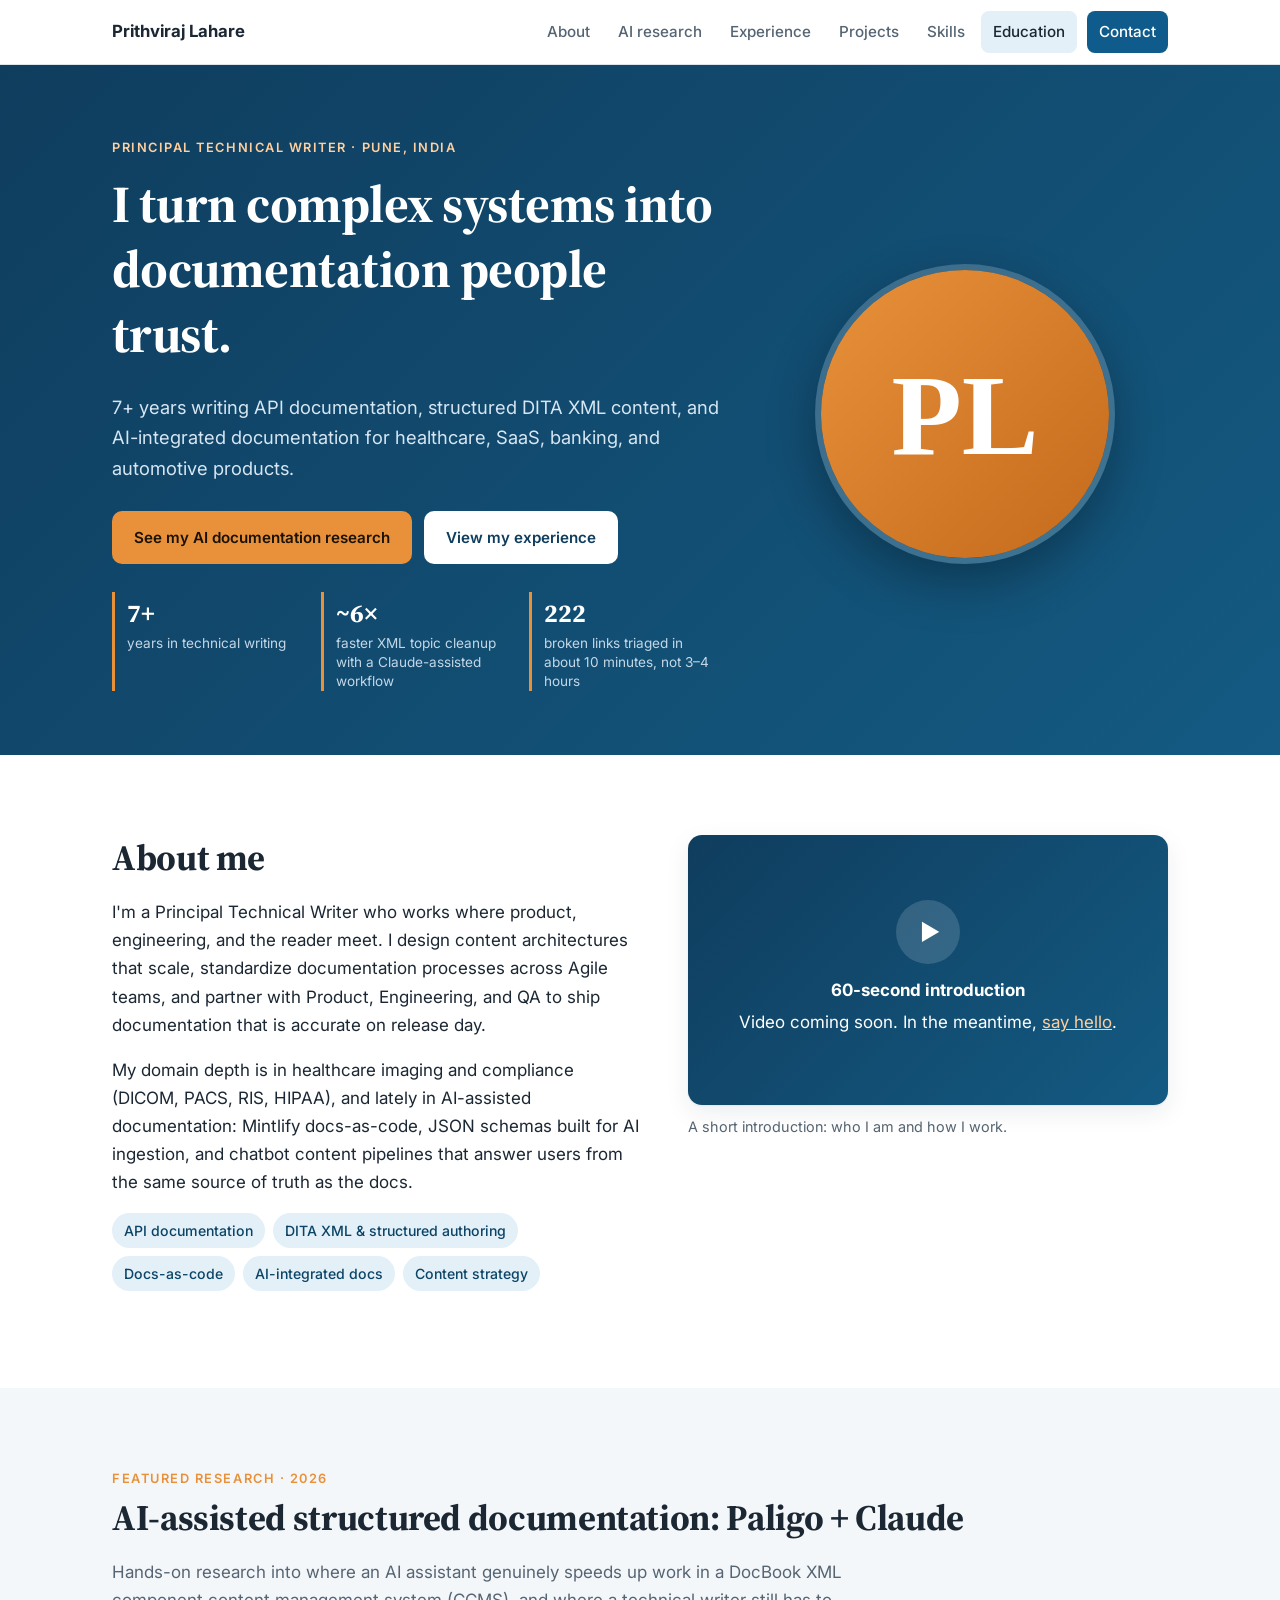
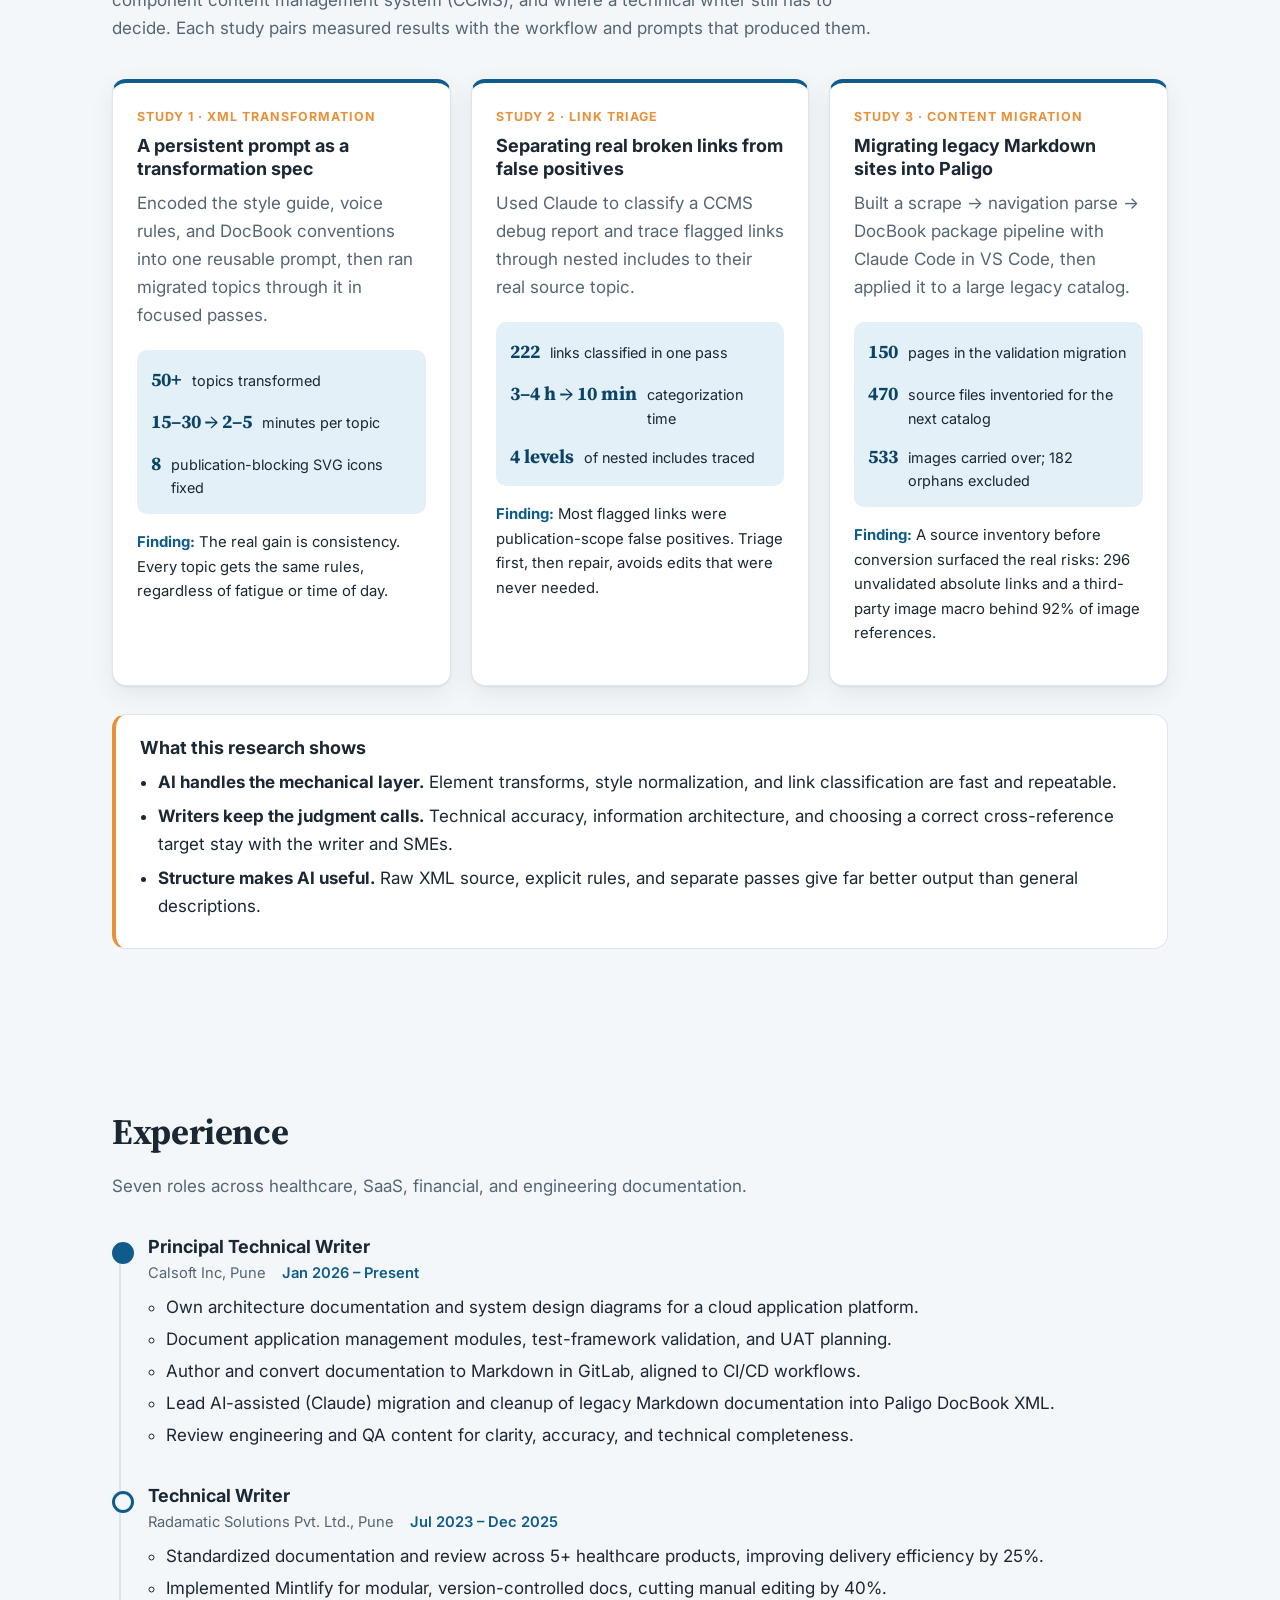
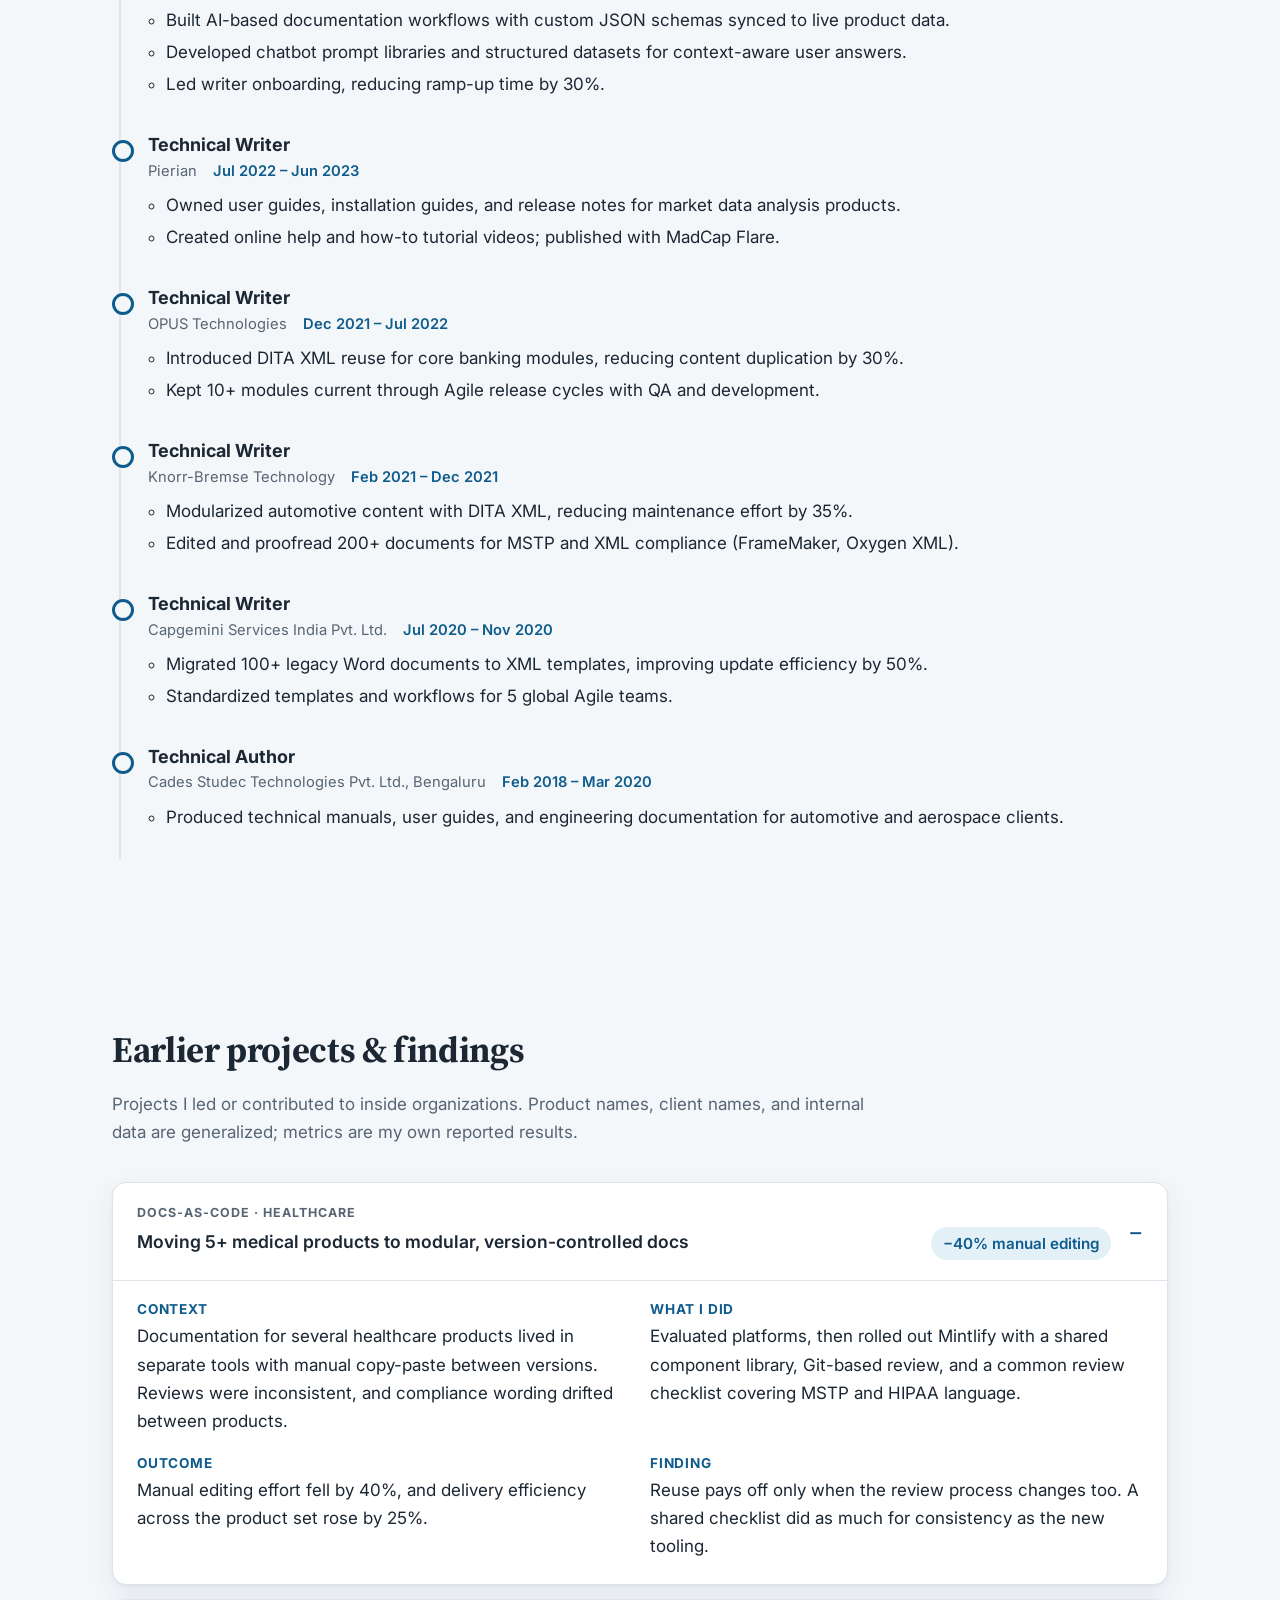
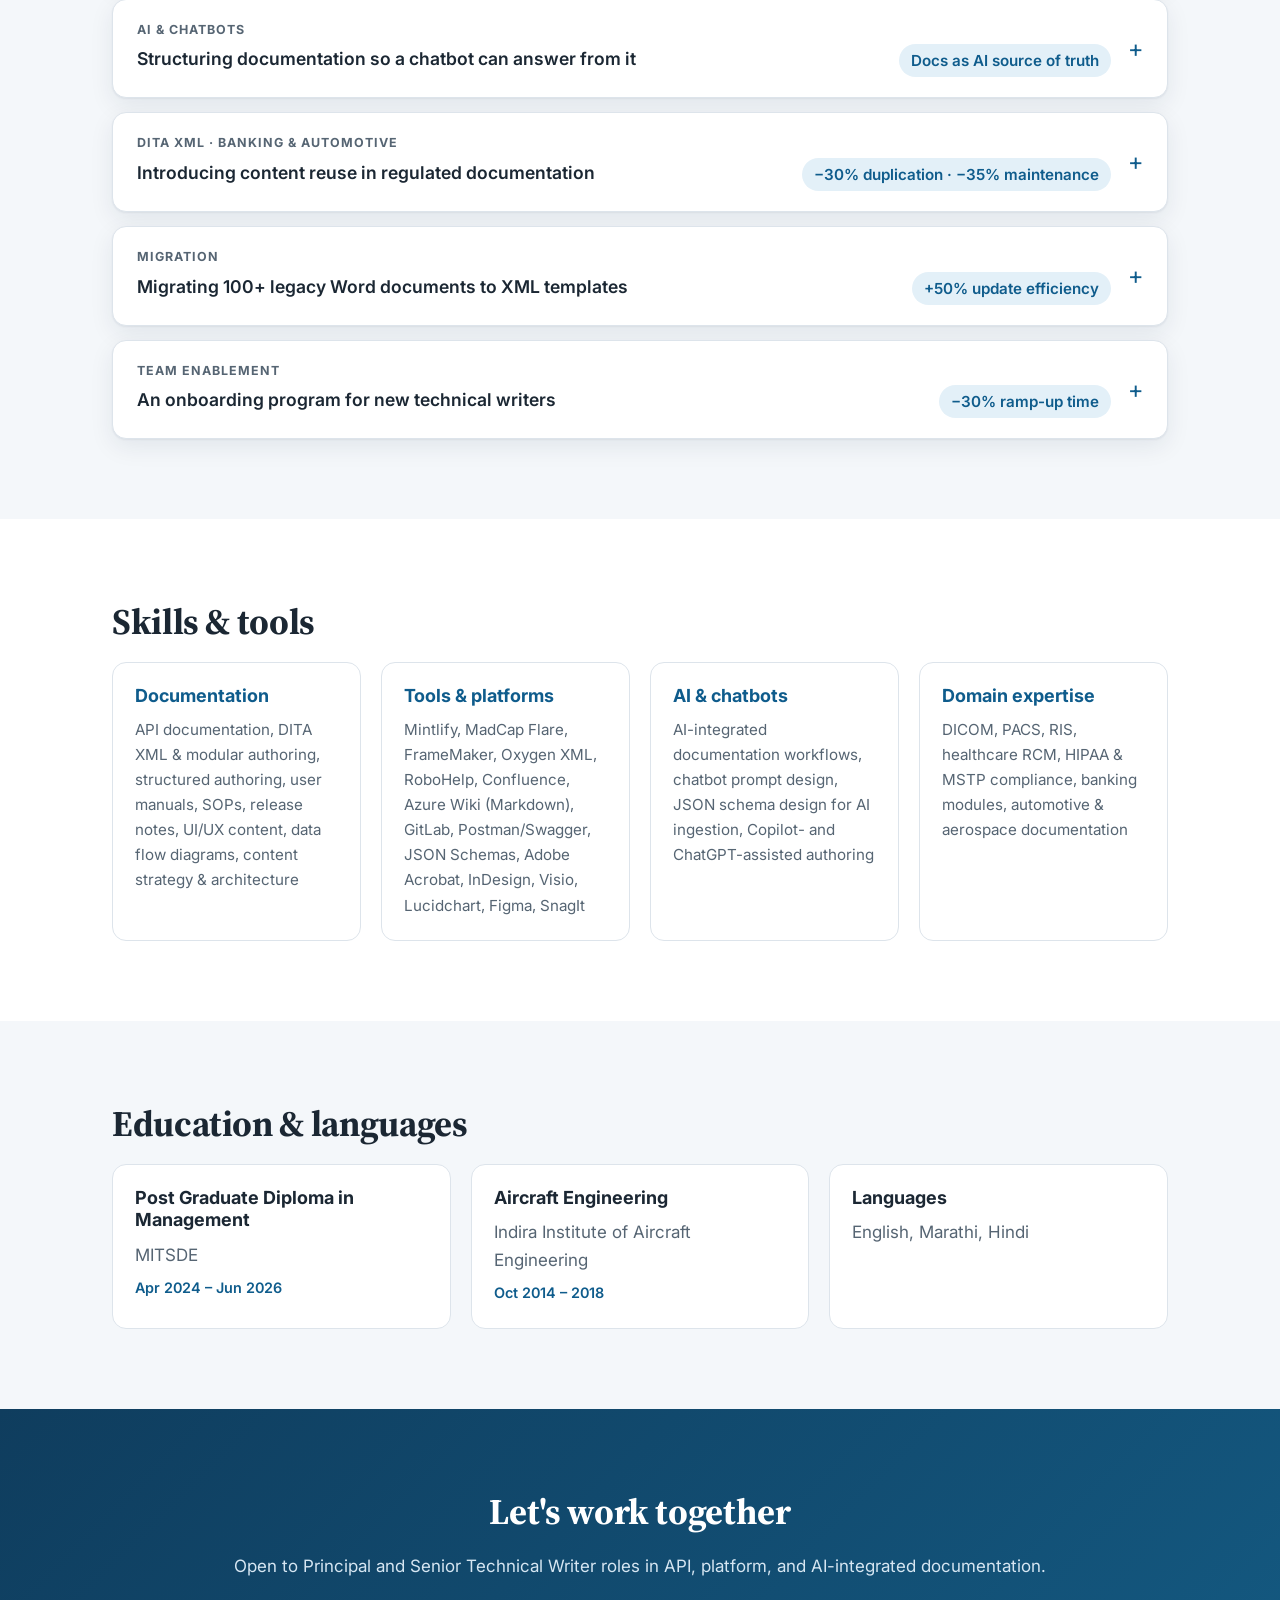
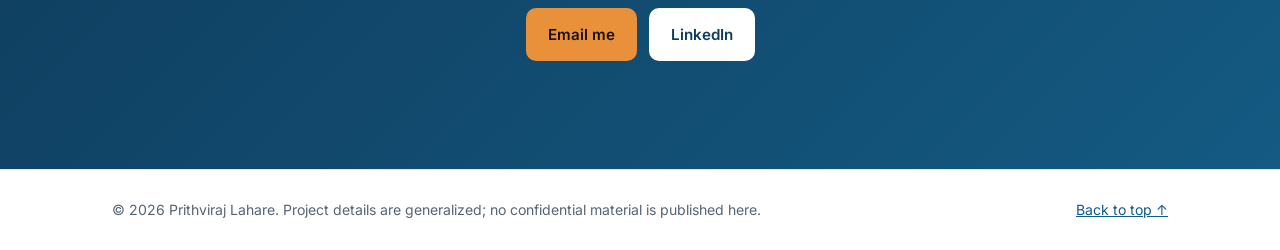
==== index.html @ fc42c29f "Portfolio website Co-Authored-By: Claude Opus 5.5 <noreply@anthropic.com>" ====
<!doctype html>
<html lang="en">
<head>
  <meta charset="utf-8">
  <meta name="viewport" content="width=device-width, initial-scale=1">
  <title>Prithviraj Lahare | Principal Technical Writer</title>
  <meta name="description" content="Principal Technical Writer with 7+ years in API documentation, DITA XML, and AI-integrated documentation for healthcare, SaaS, banking, and automotive products.">
  <meta property="og:title" content="Prithviraj Lahare | Principal Technical Writer">
  <meta property="og:description" content="API documentation, DITA XML, docs-as-code, and AI-integrated documentation. Portfolio, case studies, and writing samples.">
  <meta property="og:type" content="website">
  <meta property="og:image" content="assets/avatar.svg">
  <meta name="theme-color" content="#0f3d5e">
  <link rel="icon" href="assets/avatar.svg" type="image/svg+xml">
  <link rel="preconnect" href="https://fonts.googleapis.com">
  <link rel="preconnect" href="https://fonts.gstatic.com" crossorigin>
  <link href="https://fonts.googleapis.com/css2?family=Inter:wght@400;500;600;700&family=Source+Serif+4:opsz,wght@8..60,600;8..60,700&display=swap" rel="stylesheet">
  <link rel="stylesheet" href="css/styles.css">
</head>
<body>
  <a class="skip-link" href="#main">Skip to content</a>

  <header class="site-header">
    <nav class="nav container" aria-label="Primary">
      <a class="brand" href="#top">Prithviraj Lahare</a>
      <button class="nav-toggle" aria-expanded="false" aria-controls="nav-links" aria-label="Open menu">
        <span></span><span></span><span></span>
      </button>
      <ul id="nav-links" class="nav-links">
        <li><a href="#about">About</a></li>
        <li><a href="#research">AI research</a></li>
        <li><a href="#experience">Experience</a></li>
        <li><a href="#case-studies">Projects</a></li>
        <li><a href="#skills">Skills</a></li>
        <li><a href="#education">Education</a></li>
        <li><a class="nav-cta" href="#contact">Contact</a></li>
      </ul>
    </nav>
  </header>

  <main id="main">
    <!-- ============ HERO ============ -->
    <section id="top" class="hero">
      <div class="container hero-grid">
        <div class="hero-text">
          <p class="eyebrow">Principal Technical Writer · Pune, India</p>
          <h1>I turn complex systems into documentation people trust.</h1>
          <p class="lead">
            7+ years writing API documentation, structured DITA XML content, and AI-integrated
            documentation for healthcare, SaaS, banking, and automotive products.
          </p>
          <div class="cta-row">
            <a class="btn btn-primary" href="#research">See my AI documentation research</a>
            <a class="btn btn-secondary" href="#experience">View my experience</a>
            <a class="btn btn-ghost" href="assets/Prithviraj-Lahare-Resume.pdf" download>Download résumé</a>
          </div>
          <ul class="stats" aria-label="Highlights">
            <li><strong>7+</strong><span>years in technical writing</span></li>
            <li><strong>~6×</strong><span>faster XML topic cleanup with a Claude-assisted workflow</span></li>
            <li><strong>222</strong><span>broken links triaged in about 10 minutes, not 3–4 hours</span></li>
          </ul>
        </div>
        <div class="hero-media">
          <!-- Replace assets/avatar.svg with your own photo (e.g. assets/avatar.jpg, square, at least 600x600). -->
          <img class="avatar" src="assets/avatar.svg" alt="Portrait of Prithviraj Lahare" width="320" height="320">
        </div>
      </div>
    </section>

    <!-- ============ ABOUT ============ -->
    <section id="about" class="section">
      <div class="container two-col">
        <div>
          <h2>About me</h2>
          <p>
            I'm a Principal Technical Writer who works where product, engineering, and the
            reader meet. I design content architectures that scale, standardize documentation
            processes across Agile teams, and partner with Product, Engineering, and QA to ship
            documentation that is accurate on release day.
          </p>
          <p>
            My domain depth is in healthcare imaging and compliance (DICOM, PACS, RIS, HIPAA),
            and lately in AI-assisted documentation: Mintlify docs-as-code, JSON schemas built for
            AI ingestion, and chatbot content pipelines that answer users from the same source of
            truth as the docs.
          </p>
          <ul class="pill-list" aria-label="Focus areas">
            <li>API documentation</li>
            <li>DITA XML &amp; structured authoring</li>
            <li>Docs-as-code</li>
            <li>AI-integrated docs</li>
            <li>Content strategy</li>
          </ul>
        </div>

        <figure class="video-card">
          <!--
            INTRO VIDEO: choose ONE option.
            Option A (self-hosted): add assets/intro.mp4 (keep it under ~25 MB) and assets/intro-poster.jpg.
            Option B (YouTube/Vimeo): replace the <video> element below with, for example:
              <iframe src="https://www.youtube-nocookie.com/embed/VIDEO_ID" title="Intro video"
                      allow="encrypted-media; picture-in-picture" allowfullscreen loading="lazy"></iframe>
            Until a video is added, the fallback card below is shown automatically.
          -->
          <div class="video-frame">
            <video id="intro-video" controls preload="none" poster="assets/intro-poster.jpg">
              <source src="assets/intro.mp4" type="video/mp4">
            </video>
            <div class="video-fallback" hidden>
              <span class="play-icon" aria-hidden="true">▶</span>
              <p><strong>60-second introduction</strong></p>
              <p>Video coming soon. In the meantime, <a href="#contact">say hello</a>.</p>
            </div>
          </div>
          <figcaption>A short introduction: who I am and how I work.</figcaption>
        </figure>
      </div>
    </section>

    <!-- ============ RESEARCH: PALIGO + AI (CLAUDE) ============ -->
    <section id="research" class="section section-alt">
      <div class="container">
        <p class="eyebrow dark">Featured research · 2026</p>
        <h2>AI-assisted structured documentation: Paligo + Claude</h2>
        <p class="section-intro">
          Hands-on research into where an AI assistant genuinely speeds up work in a DocBook XML
          component content management system (CCMS), and where a technical writer still has to decide. Each study
          pairs measured results with the workflow and prompts that produced them.
        </p>

        <div class="research-grid">
          <article class="research-card">
            <p class="card-tag">Study 1 · XML transformation</p>
            <h3>A persistent prompt as a transformation spec</h3>
            <p>Encoded the style guide, voice rules, and DocBook conventions into one reusable prompt, then ran migrated topics through it in focused passes.</p>
            <dl class="metrics">
              <div><dt>50+</dt><dd>topics transformed</dd></div>
              <div><dt>15–30 → 2–5</dt><dd>minutes per topic</dd></div>
              <div><dt>8</dt><dd>publication-blocking SVG icons fixed</dd></div>
            </dl>
            <p class="finding"><strong>Finding:</strong> The real gain is consistency. Every topic gets the same rules, regardless of fatigue or time of day.</p>
          </article>

          <article class="research-card">
            <p class="card-tag">Study 2 · Link triage</p>
            <h3>Separating real broken links from false positives</h3>
            <p>Used Claude to classify a CCMS debug report and trace flagged links through nested includes to their real source topic.</p>
            <dl class="metrics">
              <div><dt>222</dt><dd>links classified in one pass</dd></div>
              <div><dt>3–4 h → 10 min</dt><dd>categorization time</dd></div>
              <div><dt>4 levels</dt><dd>of nested includes traced</dd></div>
            </dl>
            <p class="finding"><strong>Finding:</strong> Most flagged links were publication-scope false positives. Triage first, then repair, avoids edits that were never needed.</p>
          </article>

          <article class="research-card">
            <p class="card-tag">Study 3 · Content migration</p>
            <h3>Migrating legacy Markdown sites into Paligo</h3>
            <p>Built a scrape → navigation parse → DocBook package pipeline with Claude Code in VS Code, then applied it to a large legacy catalog.</p>
            <dl class="metrics">
              <div><dt>150</dt><dd>pages in the validation migration</dd></div>
              <div><dt>470</dt><dd>source files inventoried for the next catalog</dd></div>
              <div><dt>533</dt><dd>images carried over; 182 orphans excluded</dd></div>
            </dl>
            <p class="finding"><strong>Finding:</strong> A source inventory before conversion surfaced the real risks: 296 unvalidated absolute links and a third-party image macro behind 92% of image references.</p>
          </article>
        </div>

        <div class="takeaways">
          <h3>What this research shows</h3>
          <ul>
            <li><strong>AI handles the mechanical layer.</strong> Element transforms, style normalization, and link classification are fast and repeatable.</li>
            <li><strong>Writers keep the judgment calls.</strong> Technical accuracy, information architecture, and choosing a correct cross-reference target stay with the writer and SMEs.</li>
            <li><strong>Structure makes AI useful.</strong> Raw XML source, explicit rules, and separate passes give far better output than general descriptions.</li>
          </ul>
        </div>
      </div>
    </section>

    <!-- ============ EXPERIENCE ============ -->
    <section id="experience" class="section section-alt">
      <div class="container">
        <h2>Experience</h2>
        <p class="section-intro">Seven roles across healthcare, SaaS, financial, and engineering documentation.</p>

        <ol class="timeline">
          <li class="role">
            <div class="role-head">
              <h3>Principal Technical Writer</h3>
              <p class="role-meta"><span>Calsoft Inc, Pune</span><time>Jan 2026 – Present</time></p>
            </div>
            <ul>
              <li>Own architecture documentation and system design diagrams for a cloud application platform.</li>
              <li>Document application management modules, test-framework validation, and UAT planning.</li>
              <li>Author and convert documentation to Markdown in GitLab, aligned to CI/CD workflows.</li>
              <li>Lead AI-assisted (Claude) migration and cleanup of legacy Markdown documentation into Paligo DocBook XML.</li>
              <li>Review engineering and QA content for clarity, accuracy, and technical completeness.</li>
            </ul>
          </li>

          <li class="role">
            <div class="role-head">
              <h3>Technical Writer</h3>
              <p class="role-meta"><span>Radamatic Solutions Pvt. Ltd., Pune</span><time>Jul 2023 – Dec 2025</time></p>
            </div>
            <ul>
              <li>Standardized documentation and review across 5+ healthcare products, improving delivery efficiency by 25%.</li>
              <li>Implemented Mintlify for modular, version-controlled docs, cutting manual editing by 40%.</li>
              <li>Built AI-based documentation workflows with custom JSON schemas synced to live product data.</li>
              <li>Developed chatbot prompt libraries and structured datasets for context-aware user answers.</li>
              <li>Led writer onboarding, reducing ramp-up time by 30%.</li>
            </ul>
          </li>

          <li class="role">
            <div class="role-head">
              <h3>Technical Writer</h3>
              <p class="role-meta"><span>Pierian</span><time>Jul 2022 – Jun 2023</time></p>
            </div>
            <ul>
              <li>Owned user guides, installation guides, and release notes for market data analysis products.</li>
              <li>Created online help and how-to tutorial videos; published with MadCap Flare.</li>
            </ul>
          </li>

          <li class="role">
            <div class="role-head">
              <h3>Technical Writer</h3>
              <p class="role-meta"><span>OPUS Technologies</span><time>Dec 2021 – Jul 2022</time></p>
            </div>
            <ul>
              <li>Introduced DITA XML reuse for core banking modules, reducing content duplication by 30%.</li>
              <li>Kept 10+ modules current through Agile release cycles with QA and development.</li>
            </ul>
          </li>

          <li class="role">
            <div class="role-head">
              <h3>Technical Writer</h3>
              <p class="role-meta"><span>Knorr-Bremse Technology</span><time>Feb 2021 – Dec 2021</time></p>
            </div>
            <ul>
              <li>Modularized automotive content with DITA XML, reducing maintenance effort by 35%.</li>
              <li>Edited and proofread 200+ documents for MSTP and XML compliance (FrameMaker, Oxygen XML).</li>
            </ul>
          </li>

          <li class="role">
            <div class="role-head">
              <h3>Technical Writer</h3>
              <p class="role-meta"><span>Capgemini Services India Pvt. Ltd.</span><time>Jul 2020 – Nov 2020</time></p>
            </div>
            <ul>
              <li>Migrated 100+ legacy Word documents to XML templates, improving update efficiency by 50%.</li>
              <li>Standardized templates and workflows for 5 global Agile teams.</li>
            </ul>
          </li>

          <li class="role">
            <div class="role-head">
              <h3>Technical Author</h3>
              <p class="role-meta"><span>Cades Studec Technologies Pvt. Ltd., Bengaluru</span><time>Feb 2018 – Mar 2020</time></p>
            </div>
            <ul>
              <li>Produced technical manuals, user guides, and engineering documentation for automotive and aerospace clients.</li>
            </ul>
          </li>
        </ol>
      </div>
    </section>

    <!-- ============ CASE STUDIES ============ -->
    <section id="case-studies" class="section section-alt">
      <div class="container">
        <h2>Earlier projects &amp; findings</h2>
        <p class="section-intro">
          Projects I led or contributed to inside organizations. Product names, client names, and internal
          data are generalized; metrics are my own reported results.
        </p>

        <div class="case-list">
          <details class="case" open>
            <summary>
              <span class="case-tag">Docs-as-code · Healthcare</span>
              <span class="case-title">Moving 5+ medical products to modular, version-controlled docs</span>
              <span class="case-result">−40% manual editing</span>
            </summary>
            <div class="case-body">
              <div><h4>Context</h4><p>Documentation for several healthcare products lived in separate tools with manual copy-paste between versions. Reviews were inconsistent, and compliance wording drifted between products.</p></div>
              <div><h4>What I did</h4><p>Evaluated platforms, then rolled out Mintlify with a shared component library, Git-based review, and a common review checklist covering MSTP and HIPAA language.</p></div>
              <div><h4>Outcome</h4><p>Manual editing effort fell by 40%, and delivery efficiency across the product set rose by 25%.</p></div>
              <div><h4>Finding</h4><p>Reuse pays off only when the review process changes too. A shared checklist did as much for consistency as the new tooling.</p></div>
            </div>
          </details>

          <details class="case">
            <summary>
              <span class="case-tag">AI &amp; chatbots</span>
              <span class="case-title">Structuring documentation so a chatbot can answer from it</span>
              <span class="case-result">Docs as AI source of truth</span>
            </summary>
            <div class="case-body">
              <div><h4>Context</h4><p>A product chatbot gave answers that conflicted with the published docs because it drew on a separate, hand-maintained knowledge base.</p></div>
              <div><h4>What I did</h4><p>Designed JSON schemas for AI ingestion, synced content with live product data, and built a prompt library and structured datasets with developers.</p></div>
              <div><h4>Outcome</h4><p>The chatbot and the docs drew on one source, giving more consistent, context-aware answers and better user engagement.</p></div>
              <div><h4>Finding</h4><p>Writing for AI retrieval favors short, self-contained topics with explicit metadata: the same habits structured authoring has always rewarded.</p></div>
            </div>
          </details>

          <details class="case">
            <summary>
              <span class="case-tag">DITA XML · Banking &amp; automotive</span>
              <span class="case-title">Introducing content reuse in regulated documentation</span>
              <span class="case-result">−30% duplication · −35% maintenance</span>
            </summary>
            <div class="case-body">
              <div><h4>Context</h4><p>Core banking modules and automotive manuals repeated the same procedures and warnings across many documents, so every change had to be made several times.</p></div>
              <div><h4>What I did</h4><p>Audited content for reusable units, defined a DITA topic and map strategy with conrefs and keys, and coached teams on modular authoring in Oxygen XML and FrameMaker.</p></div>
              <div><h4>Outcome</h4><p>Content duplication fell by 30% (banking) and maintenance effort by 35% (automotive).</p></div>
              <div><h4>Finding</h4><p>Starting with the most-repeated 20% of content (safety notes, prerequisites) delivered most of the gain and built team buy-in.</p></div>
            </div>
          </details>

          <details class="case">
            <summary>
              <span class="case-tag">Migration</span>
              <span class="case-title">Migrating 100+ legacy Word documents to XML templates</span>
              <span class="case-result">+50% update efficiency</span>
            </summary>
            <div class="case-body">
              <div><h4>Context</h4><p>Deployment and end-user guides were maintained as standalone Word files with inconsistent formatting across five global teams.</p></div>
              <div><h4>What I did</h4><p>Built standardized XML templates, migrated and cleaned 100+ documents, and aligned the workflow with Agile sprint cadence.</p></div>
              <div><h4>Outcome</h4><p>Updates became 50% faster, and all five teams shared one template set.</p></div>
            </div>
          </details>

          <details class="case">
            <summary>
              <span class="case-tag">Team enablement</span>
              <span class="case-title">An onboarding program for new technical writers</span>
              <span class="case-result">−30% ramp-up time</span>
            </summary>
            <div class="case-body">
              <div><h4>Context</h4><p>New writers needed months to become productive on complex healthcare products and compliance requirements.</p></div>
              <div><h4>What I did</h4><p>Created a structured onboarding path covering style guides, domain primers (DICOM, PACS, RIS), tooling walkthroughs, and paired reviews.</p></div>
              <div><h4>Outcome</h4><p>New writers ramped up 30% faster.</p></div>
            </div>
          </details>
        </div>
      </div>
    </section>

    <!-- ============ SKILLS ============ -->
    <section id="skills" class="section">
      <div class="container">
        <h2>Skills &amp; tools</h2>
        <div class="skills-grid">
          <div class="skill-group">
            <h3>Documentation</h3>
            <p>API documentation, DITA XML &amp; modular authoring, structured authoring, user manuals, SOPs, release notes, UI/UX content, data flow diagrams, content strategy &amp; architecture</p>
          </div>
          <div class="skill-group">
            <h3>Tools &amp; platforms</h3>
            <p>Mintlify, MadCap Flare, FrameMaker, Oxygen XML, RoboHelp, Confluence, Azure Wiki (Markdown), GitLab, Postman/Swagger, JSON Schemas, Adobe Acrobat, InDesign, Visio, Lucidchart, Figma, SnagIt</p>
          </div>
          <div class="skill-group">
            <h3>AI &amp; chatbots</h3>
            <p>AI-integrated documentation workflows, chatbot prompt design, JSON schema design for AI ingestion, Copilot- and ChatGPT-assisted authoring</p>
          </div>
          <div class="skill-group">
            <h3>Domain expertise</h3>
            <p>DICOM, PACS, RIS, healthcare RCM, HIPAA &amp; MSTP compliance, banking modules, automotive &amp; aerospace documentation</p>
          </div>
        </div>
      </div>
    </section>

    <!-- ============ EDUCATION ============ -->
    <section id="education" class="section section-alt">
      <div class="container">
        <h2>Education &amp; languages</h2>
        <div class="edu-grid">
          <div class="edu-card">
            <h3>Post Graduate Diploma in Management</h3>
            <p>MITSDE</p>
            <time>Apr 2024 – Jun 2026</time>
          </div>
          <div class="edu-card">
            <h3>Aircraft Engineering</h3>
            <p>Indira Institute of Aircraft Engineering</p>
            <time>Oct 2014 – 2018</time>
          </div>
          <div class="edu-card">
            <h3>Languages</h3>
            <p>English, Marathi, Hindi</p>
          </div>
        </div>
      </div>
    </section>

    <!-- ============ CONTACT ============ -->
    <section id="contact" class="section contact">
      <div class="container contact-inner">
        <h2>Let's work together</h2>
        <p>Open to Principal and Senior Technical Writer roles in API, platform, and AI-integrated documentation.</p>
        <div class="cta-row center">
          <a class="btn btn-primary" href="mailto:prithviraj1911@gmail.com">Email me</a>
          <a class="btn btn-secondary" href="https://www.linkedin.com/in/prithviraj-lahare-136802207" target="_blank" rel="noopener">LinkedIn</a>
          <a class="btn btn-ghost light" href="assets/Prithviraj-Lahare-Resume.pdf" download>Download résumé</a>
        </div>
      </div>
    </section>
  </main>

  <footer class="site-footer">
    <div class="container">
      <p>© <span id="year">2026</span> Prithviraj Lahare. Project details are generalized; no confidential material is published here.</p>
      <a href="#top">Back to top ↑</a>
    </div>
  </footer>

  <script src="js/main.js"></script>
</body>
</html>
---- css/styles.css ----
:root {
  --bg: #ffffff;
  --bg-alt: #f4f7fa;
  --surface: #ffffff;
  --text: #1b2733;
  --muted: #566573;
  --border: #dde4eb;
  --primary: #0f5c8c;
  --primary-strong: #0b4466;
  --primary-soft: #e3f0f8;
  --accent: #e8913a;
  --hero-from: #0f3d5e;
  --hero-to: #145a82;
  --shadow: 0 1px 2px rgba(16, 40, 60, .06), 0 8px 24px rgba(16, 40, 60, .08);
  --radius: 14px;
  --max: 1120px;
  --font: "Inter", system-ui, -apple-system, "Segoe UI", Roboto, sans-serif;
  --serif: "Source Serif 4", Georgia, serif;
  --mono: ui-monospace, "Cascadia Code", Consolas, monospace;
}

@media (prefers-color-scheme: dark) {
  :root:not([data-theme="light"]) {
    --bg: #0f1720;
    --bg-alt: #141f2a;
    --surface: #18242f;
    --text: #e6edf3;
    --muted: #9aabbb;
    --border: #2a3a49;
    --primary: #5fb3e6;
    --primary-strong: #8cc9ee;
    --primary-soft: #1a3346;
    --hero-from: #0b2536;
    --hero-to: #103a55;
    --shadow: 0 1px 2px rgba(0, 0, 0, .3), 0 8px 24px rgba(0, 0, 0, .3);
  }
}
:root[data-theme="dark"] {
  --bg: #0f1720;
  --bg-alt: #141f2a;
  --surface: #18242f;
  --text: #e6edf3;
  --muted: #9aabbb;
  --border: #2a3a49;
  --primary: #5fb3e6;
  --primary-strong: #8cc9ee;
  --primary-soft: #1a3346;
  --hero-from: #0b2536;
  --hero-to: #103a55;
  --shadow: 0 1px 2px rgba(0, 0, 0, .3), 0 8px 24px rgba(0, 0, 0, .3);
}


* { box-sizing: border-box; }
html { scroll-behavior: smooth; scroll-padding-top: 80px; }
@media (prefers-reduced-motion: reduce) { html { scroll-behavior: auto; } }

body {
  margin: 0;
  background: var(--bg);
  color: var(--text);
  font-family: var(--font);
  font-size: 17px;
  line-height: 1.65;
  -webkit-font-smoothing: antialiased;
}

img { max-width: 100%; display: block; }
a { color: var(--primary); }
a:hover { color: var(--primary-strong); }
h1, h2, h3, h4 { line-height: 1.25; margin: 0 0 .5em; }
h1, h2 { font-family: var(--serif); letter-spacing: -.01em; }
h2 { font-size: clamp(1.75rem, 3vw, 2.25rem); }
h3 { font-size: 1.125rem; }
p { margin: 0 0 1em; }

.container { width: 100%; max-width: var(--max); margin: 0 auto; padding: 0 16px; }
@media (min-width: 720px) { .container { padding: 0 32px; } }

.skip-link {
  position: absolute; left: -9999px; top: 8px; z-index: 100;
  background: var(--primary); color: #fff; padding: 8px 14px; border-radius: 8px;
}
.skip-link:focus { left: 8px; }
:focus-visible { outline: 3px solid var(--accent); outline-offset: 2px; border-radius: 4px; }

/* ---------- Header / nav ---------- */
.site-header {
  position: sticky; top: 0; z-index: 50;
  background: color-mix(in srgb, var(--bg) 88%, transparent);
  backdrop-filter: saturate(160%) blur(10px);
  border-bottom: 1px solid var(--border);
}
.nav { display: flex; align-items: center; justify-content: space-between; height: 64px; }
.brand { font-weight: 700; font-size: 1.05rem; color: var(--text); text-decoration: none; }
.nav-links { list-style: none; display: flex; gap: 4px; margin: 0; padding: 0; align-items: center; }
.nav-links a {
  display: block; padding: 8px 12px; border-radius: 8px;
  color: var(--muted); text-decoration: none; font-size: .95rem; font-weight: 500;
}
.nav-links a:hover, .nav-links a.active { color: var(--text); background: var(--primary-soft); }
.nav-links a.nav-cta { background: var(--primary); color: #fff; margin-left: 6px; }
.nav-links a.nav-cta:hover { background: var(--primary-strong); color: #fff; }

.nav-toggle {
  display: none; background: none; border: 0; padding: 10px; cursor: pointer;
  flex-direction: column; gap: 5px;
}
.nav-toggle span { display: block; width: 22px; height: 2px; background: var(--text); border-radius: 2px; transition: transform .2s, opacity .2s; }
.nav-toggle[aria-expanded="true"] span:nth-child(1) { transform: translateY(7px) rotate(45deg); }
.nav-toggle[aria-expanded="true"] span:nth-child(2) { opacity: 0; }
.nav-toggle[aria-expanded="true"] span:nth-child(3) { transform: translateY(-7px) rotate(-45deg); }

@media (max-width: 1040px) {
  .nav-toggle { display: flex; }
  .nav-links {
    display: none; position: absolute; top: 64px; left: 0; right: 0;
    flex-direction: column; align-items: stretch; gap: 0;
    background: var(--bg); border-bottom: 1px solid var(--border); padding: 8px 16px 16px;
    box-shadow: var(--shadow);
  }
  .nav-links.open { display: flex; }
  .nav-links a { padding: 12px; }
  .nav-links a.nav-cta { margin: 8px 0 0; text-align: center; }
}

/* ---------- Buttons ---------- */
.btn {
  display: inline-flex; align-items: center; justify-content: center;
  padding: 12px 20px; border-radius: 10px; font-weight: 600; font-size: .95rem;
  text-decoration: none; border: 2px solid transparent; transition: background .15s, color .15s, border-color .15s;
}
.btn-primary { background: var(--accent); color: #1b1206; }
.btn-primary:hover { background: #f0a457; color: #1b1206; }
.btn-secondary { background: #fff; color: #0f3d5e; }
.btn-secondary:hover { background: #e9f1f7; color: #0f3d5e; }
.btn-ghost { border-color: rgba(255, 255, 255, .55); color: #fff; }
.btn-ghost:hover { background: rgba(255, 255, 255, .12); color: #fff; }
.cta-row { display: flex; flex-wrap: wrap; gap: 12px; margin: 28px 0; }
.cta-row.center { justify-content: center; }

/* ---------- Hero ---------- */
.hero {
  background: linear-gradient(135deg, var(--hero-from), var(--hero-to));
  color: #fff; padding: 72px 0 64px;
}
.hero-grid { display: grid; gap: 40px; align-items: center; }
@media (min-width: 860px) { .hero-grid { grid-template-columns: 1.5fr 1fr; } }
.eyebrow { text-transform: uppercase; letter-spacing: .12em; font-size: .8rem; font-weight: 600; color: #ffcf9e; }
.hero h1 { font-size: clamp(2rem, 5vw, 3.25rem); color: #fff; }
.lead { font-size: 1.15rem; color: #d6e6f2; max-width: 38em; }
.hero-media { display: flex; justify-content: center; order: -1; }
@media (min-width: 860px) { .hero-media { order: 0; } }
.avatar {
  width: min(300px, 60vw); height: auto; aspect-ratio: 1; object-fit: cover; border-radius: 50%;
  border: 6px solid rgba(255, 255, 255, .18); box-shadow: 0 20px 50px rgba(0, 0, 0, .3);
}
.stats { list-style: none; padding: 0; margin: 8px 0 0; display: grid; grid-template-columns: repeat(3, 1fr); gap: 16px; }
.stats li { border-left: 3px solid var(--accent); padding-left: 12px; }
.stats strong { display: block; font-size: 1.6rem; font-family: var(--serif); }
.stats span { font-size: .85rem; color: #c3d7e6; line-height: 1.4; display: block; }
@media (max-width: 560px) { .stats { grid-template-columns: 1fr; } }

/* ---------- Sections ---------- */
.section { padding: 80px 0; }
.section-alt { background: var(--bg-alt); }
.section-intro { color: var(--muted); max-width: 46em; margin-bottom: 36px; }
.two-col { display: grid; gap: 48px; align-items: start; }
@media (min-width: 860px) { .two-col { grid-template-columns: 1.1fr 1fr; } }

.pill-list { list-style: none; padding: 0; display: flex; flex-wrap: wrap; gap: 8px; }
.pill-list li { background: var(--primary-soft); color: var(--primary-strong); padding: 6px 12px; border-radius: 999px; font-size: .88rem; font-weight: 500; }

/* ---------- Video ---------- */
.video-card { margin: 0; }
.video-frame {
  position: relative; aspect-ratio: 16 / 9; border-radius: var(--radius); overflow: hidden;
  background: linear-gradient(135deg, var(--hero-from), var(--hero-to)); box-shadow: var(--shadow);
}
.video-frame video, .video-frame iframe { width: 100%; height: 100%; border: 0; display: block; background: #000; }
.video-fallback {
  position: absolute; inset: 0; display: flex; flex-direction: column; align-items: center; justify-content: center;
  color: #fff; text-align: center; padding: 16px;
}
.video-fallback[hidden] { display: none; }
.video-fallback p { margin: 0 0 4px; }
.video-fallback a { color: #ffcf9e; }
.play-icon {
  width: 64px; height: 64px; border-radius: 50%; background: rgba(255, 255, 255, .15);
  display: grid; place-items: center; font-size: 1.4rem; margin-bottom: 12px; padding-left: 4px;
}
.video-card figcaption { color: var(--muted); font-size: .9rem; margin-top: 10px; }

/* ---------- Timeline ---------- */
.timeline { list-style: none; padding: 0; margin: 0; position: relative; }
.timeline::before { content: ""; position: absolute; left: 7px; top: 8px; bottom: 8px; width: 2px; background: var(--border); }
.role { position: relative; padding: 0 0 32px 36px; }
.role::before {
  content: ""; position: absolute; left: 0; top: 6px; width: 16px; height: 16px; border-radius: 50%;
  background: var(--bg-alt); border: 3px solid var(--primary);
}
.role:first-child::before { background: var(--primary); }
.role-head h3 { margin-bottom: 2px; }
.role-meta { display: flex; flex-wrap: wrap; gap: 4px 16px; color: var(--muted); font-size: .92rem; margin-bottom: 8px; }
.role-meta time { font-weight: 600; color: var(--primary); }
.role ul { margin: 0; padding-left: 18px; }
.role li { margin-bottom: 4px; }

/* ---------- Cards ---------- */
.card-grid { display: grid; gap: 20px; grid-template-columns: repeat(auto-fill, minmax(280px, 1fr)); }
.card {
  background: var(--surface); border: 1px solid var(--border); border-radius: var(--radius);
  padding: 24px; display: flex; flex-direction: column; box-shadow: var(--shadow);
  transition: transform .15s, border-color .15s;
}
.card:hover { transform: translateY(-3px); border-color: var(--primary); }
.card p { color: var(--muted); }
.card-tag { font-size: .78rem; font-weight: 700; text-transform: uppercase; letter-spacing: .08em; color: var(--accent) !important; margin-bottom: 8px; }
.card-link { margin-top: auto; font-weight: 600; text-decoration: none; }

/* ---------- Case studies ---------- */
.case-list { display: grid; gap: 14px; }
.case { background: var(--surface); border: 1px solid var(--border); border-radius: var(--radius); box-shadow: var(--shadow); }
.case summary {
  list-style: none; cursor: pointer; padding: 20px 56px 20px 24px; position: relative;
  display: grid; gap: 4px;
}
.case summary::-webkit-details-marker { display: none; }
.case summary::after {
  content: "+"; position: absolute; right: 24px; top: 50%; transform: translateY(-50%);
  font-size: 1.5rem; color: var(--primary); font-weight: 400;
}
.case[open] summary::after { content: "−"; }
.case-tag { font-size: .78rem; font-weight: 700; text-transform: uppercase; letter-spacing: .08em; color: var(--muted); }
.case-title { font-weight: 600; font-size: 1.1rem; }
.case-result { color: var(--primary); font-weight: 600; font-size: .95rem; }
@media (min-width: 860px) {
  .case summary { grid-template-columns: 1fr auto; column-gap: 24px; }
  .case-tag { grid-column: 1 / -1; }
  .case-result { align-self: center; background: var(--primary-soft); padding: 4px 12px; border-radius: 999px; }
}
.case-body { display: grid; gap: 20px; padding: 4px 24px 24px; border-top: 1px solid var(--border); padding-top: 20px; margin: 0 0 0; }
@media (min-width: 720px) { .case-body { grid-template-columns: 1fr 1fr; } }
.case-body h4 { font-size: .85rem; text-transform: uppercase; letter-spacing: .06em; color: var(--primary); margin-bottom: 4px; }
.case-body p { margin: 0; color: var(--text); }

/* ---------- Skills / education ---------- */
.skills-grid, .edu-grid { display: grid; gap: 20px; grid-template-columns: repeat(auto-fit, minmax(240px, 1fr)); }
.skill-group, .edu-card { background: var(--surface); border: 1px solid var(--border); border-radius: var(--radius); padding: 22px; }
.skill-group h3 { color: var(--primary); }
.skill-group p { color: var(--muted); margin: 0; font-size: .95rem; }
.edu-card p { margin: 0 0 4px; color: var(--muted); }
.edu-card time { font-size: .9rem; font-weight: 600; color: var(--primary); }

/* ---------- Contact / footer ---------- */
.contact { background: linear-gradient(135deg, var(--hero-from), var(--hero-to)); color: #fff; text-align: center; }
.contact h2 { color: #fff; }
.contact p { color: #d6e6f2; }
.site-footer { padding: 28px 0; border-top: 1px solid var(--border); font-size: .88rem; color: var(--muted); }
.site-footer .container { display: flex; flex-wrap: wrap; justify-content: space-between; gap: 12px; }
.site-footer p { margin: 0; }

/* ---------- Sample pages ---------- */
.sample-page { padding: 48px 0 80px; }
.sample-page .container { max-width: 860px; }
.back-link { display: inline-block; margin-bottom: 24px; font-weight: 600; text-decoration: none; }
.sample-note {
  background: var(--primary-soft); border-left: 4px solid var(--primary); padding: 12px 16px;
  border-radius: 8px; font-size: .92rem; margin-bottom: 32px;
}
.sample-page h1 { font-size: clamp(1.8rem, 4vw, 2.4rem); }
.sample-page h2 { font-size: 1.5rem; margin-top: 1.6em; }
.sample-page h3 { margin-top: 1.4em; }
pre {
  background: #0f1c27; color: #e3edf5; padding: 16px; border-radius: 10px; overflow-x: auto;
  font-family: var(--mono); font-size: .86rem; line-height: 1.55;
}
code { font-family: var(--mono); font-size: .9em; }
:not(pre) > code { background: var(--bg-alt); border: 1px solid var(--border); padding: 1px 6px; border-radius: 5px; }
.table-wrap { overflow-x: auto; margin: 0 0 1.2em; }
table { width: 100%; border-collapse: collapse; font-size: .93rem; }
th, td { text-align: left; padding: 10px 12px; border-bottom: 1px solid var(--border); vertical-align: top; }
th { background: var(--bg-alt); font-weight: 600; }
.method { display: inline-block; background: #1f7a4d; color: #fff; font-weight: 700; font-size: .8rem; padding: 3px 8px; border-radius: 5px; margin-right: 8px; }
.callout { border: 1px solid var(--border); border-left: 4px solid var(--accent); padding: 12px 16px; border-radius: 8px; margin: 0 0 1.2em; background: var(--surface); }
.callout strong { color: var(--accent); }
.split { display: grid; gap: 24px; }
@media (min-width: 900px) { .sample-page .container.wide { max-width: 1120px; } .split { grid-template-columns: 1fr 1fr; } }
.rendered { border: 1px solid var(--border); border-radius: 10px; padding: 20px; background: var(--surface); }
.rendered ol li { margin-bottom: 8px; }

/* ---------- Research ---------- */
.eyebrow.dark { color: var(--accent); margin-bottom: 6px; }
.research-grid { display: grid; gap: 20px; grid-template-columns: repeat(auto-fit, minmax(300px, 1fr)); }
.research-card {
  background: var(--surface); border: 1px solid var(--border); border-top: 4px solid var(--primary);
  border-radius: var(--radius); padding: 24px; display: flex; flex-direction: column; box-shadow: var(--shadow);
}
.research-card > p { color: var(--muted); }
.metrics { display: grid; gap: 10px; margin: 4px 0 16px; padding: 14px; background: var(--primary-soft); border-radius: 10px; }
.metrics div { display: flex; align-items: baseline; gap: 10px; }
.metrics dt { font-family: var(--serif); font-weight: 700; font-size: 1.2rem; color: var(--primary-strong); white-space: nowrap; }
.metrics dd { margin: 0; font-size: .9rem; color: var(--text); }
.research-card .finding { font-size: .93rem; color: var(--text); }
.research-card .finding strong { color: var(--primary); }
.takeaways {
  margin-top: 28px; background: var(--surface); border: 1px solid var(--border); border-left: 4px solid var(--accent);
  border-radius: var(--radius); padding: 22px 24px;
}
.takeaways ul { margin: 0; padding-left: 18px; }
.takeaways li { margin-bottom: 6px; }

/* ---------- Doc pages ---------- */
.doc-meta { color: var(--muted); font-size: .92rem; margin-bottom: 20px; }
.checklist { list-style: none; padding-left: 0; }
.checklist li { padding-left: 28px; position: relative; margin-bottom: 8px; }
.checklist li::before { content: "☐"; position: absolute; left: 0; color: var(--primary); }
.doc-nav { display: flex; justify-content: space-between; gap: 16px; flex-wrap: wrap; margin-top: 48px; padding-top: 20px; border-top: 1px solid var(--border); }
.doc-nav a { font-weight: 600; text-decoration: none; }
blockquote { margin: 0 0 1.2em; padding: 12px 16px; border-left: 4px solid var(--primary); background: var(--bg-alt); border-radius: 8px; font-style: italic; }

[hidden] { display: none !important; }
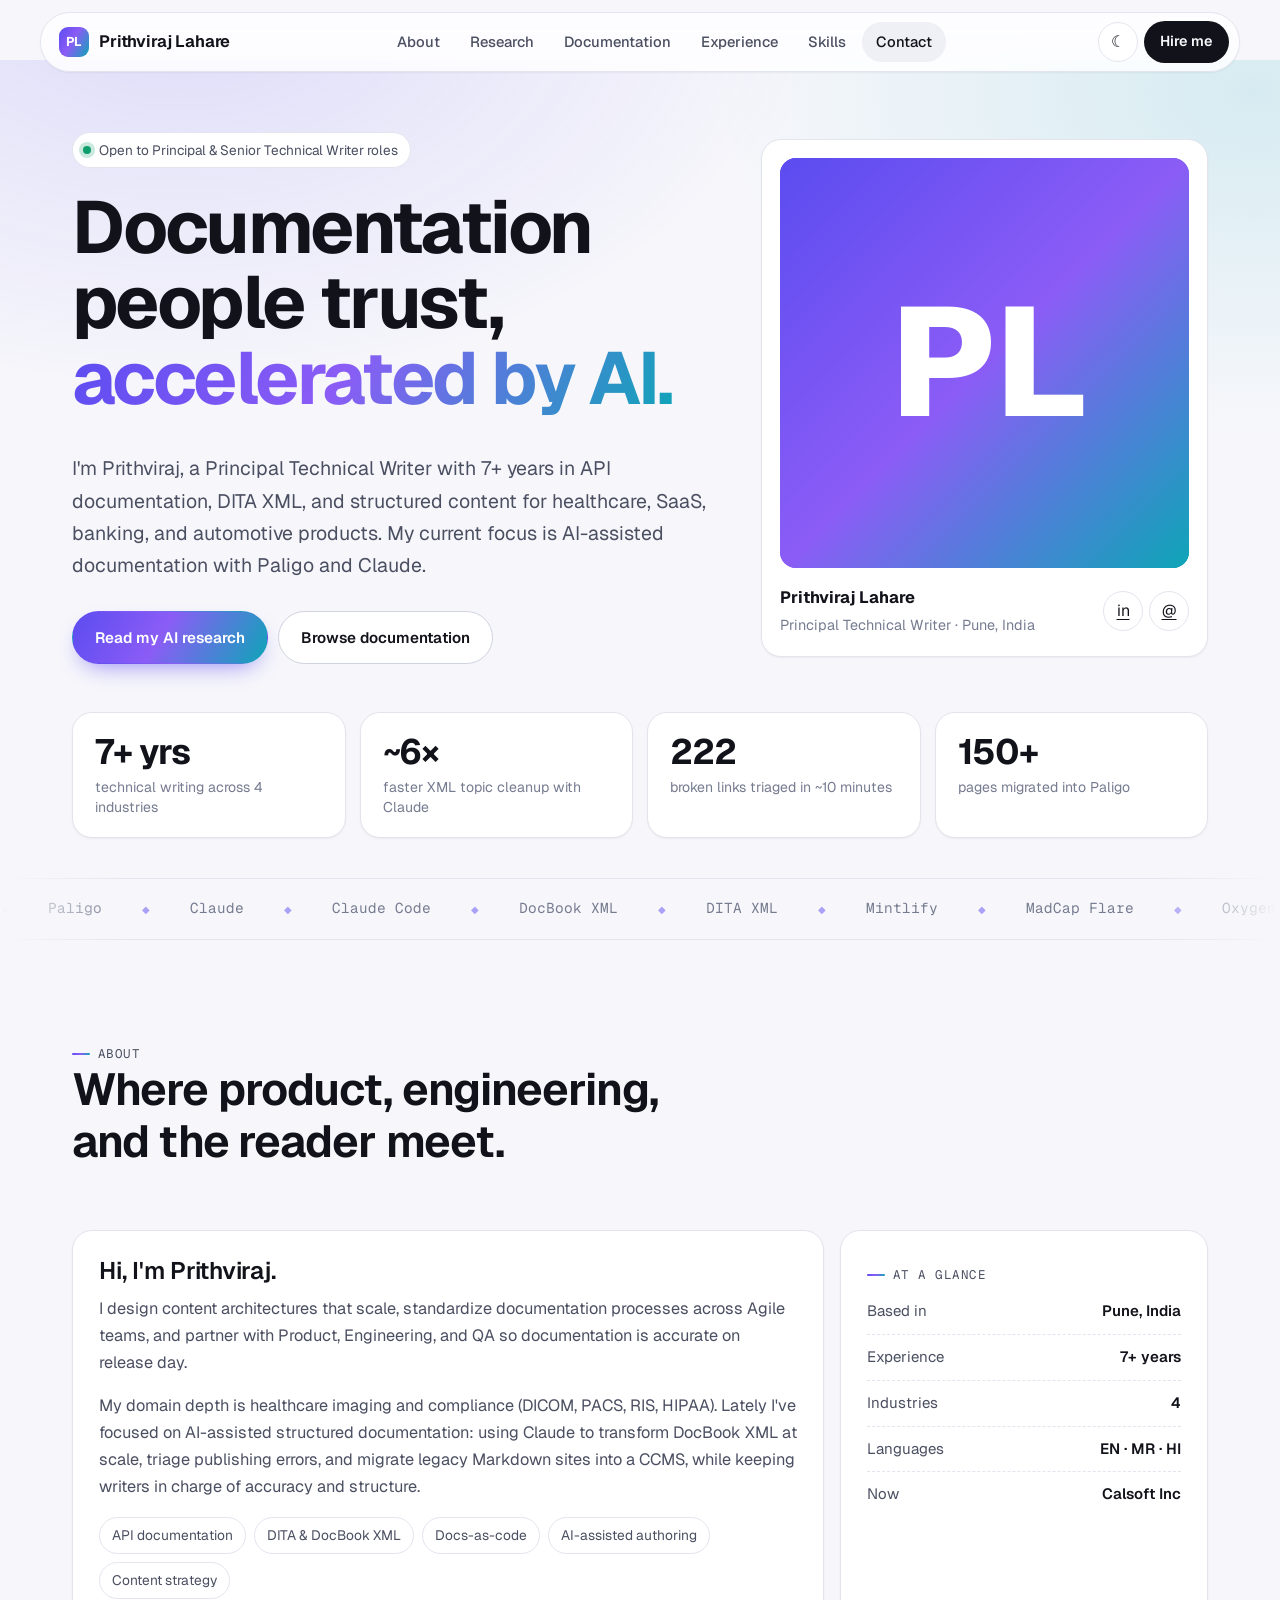
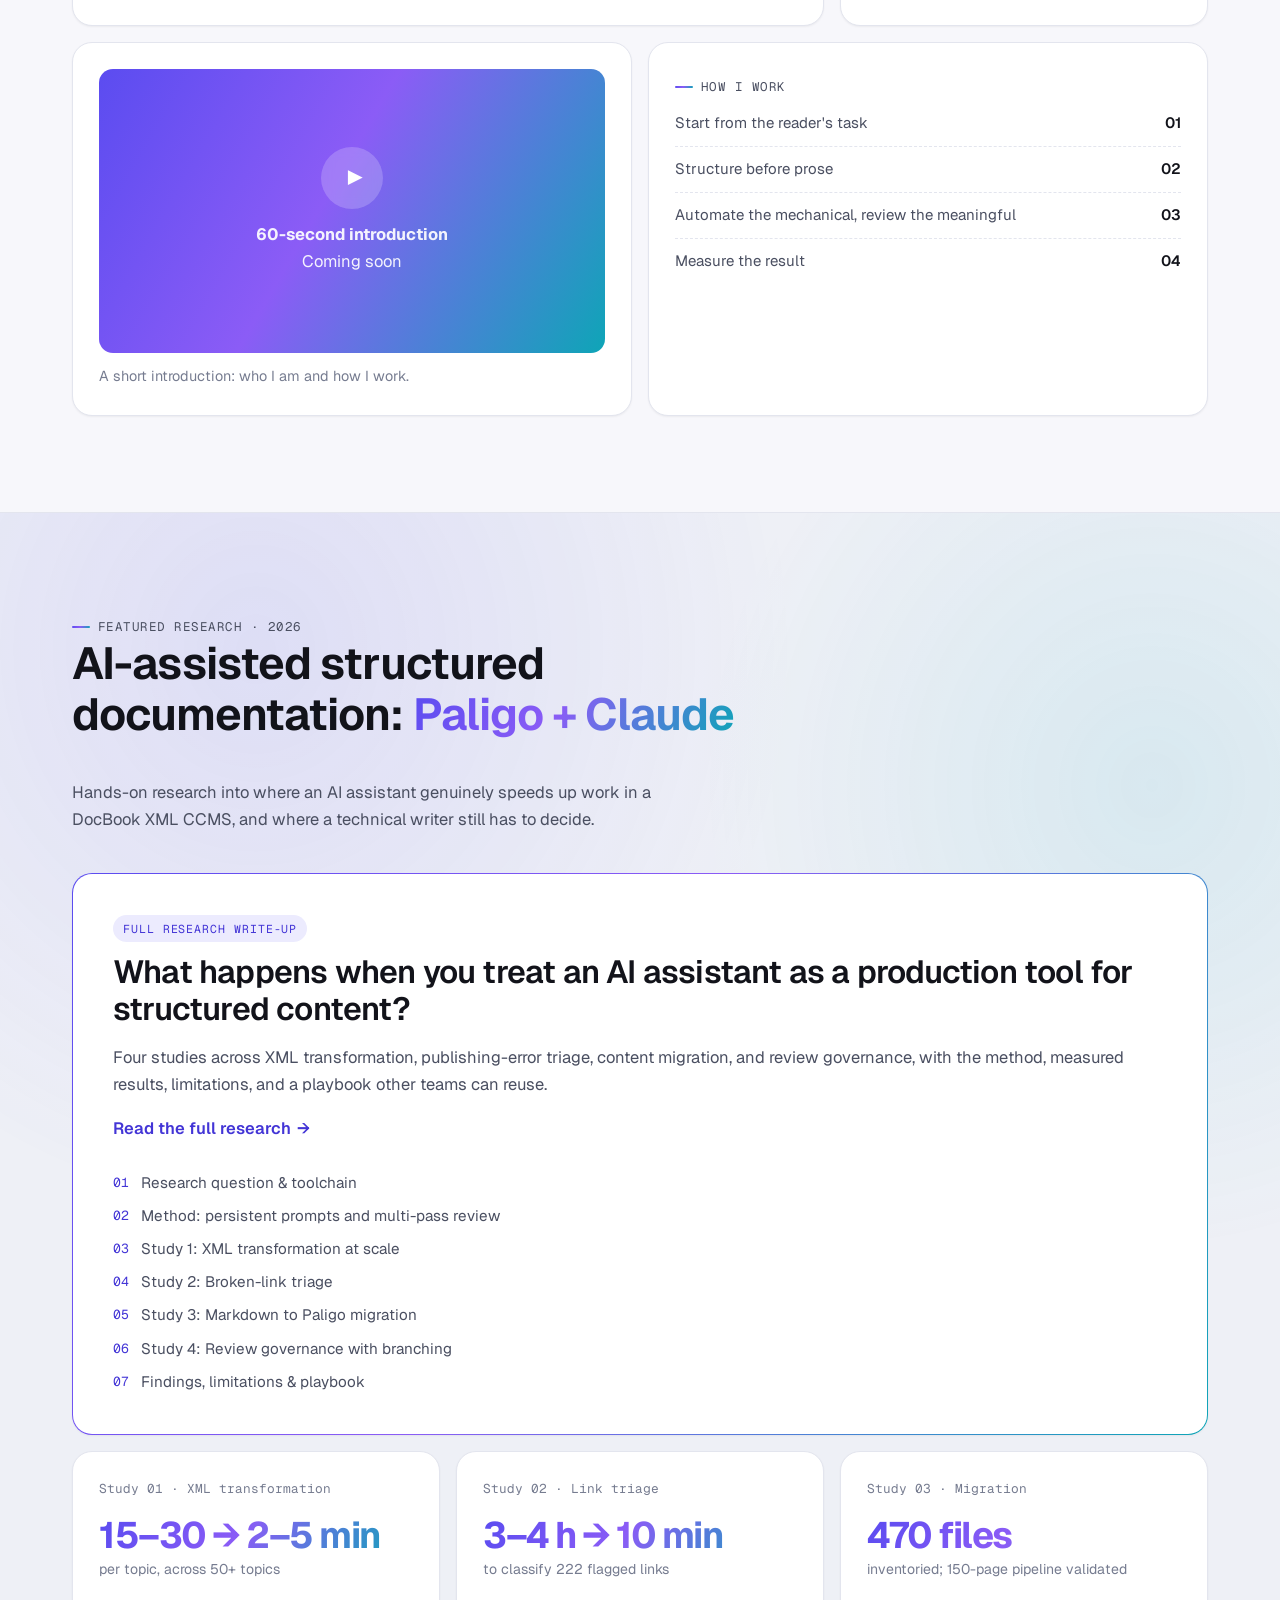
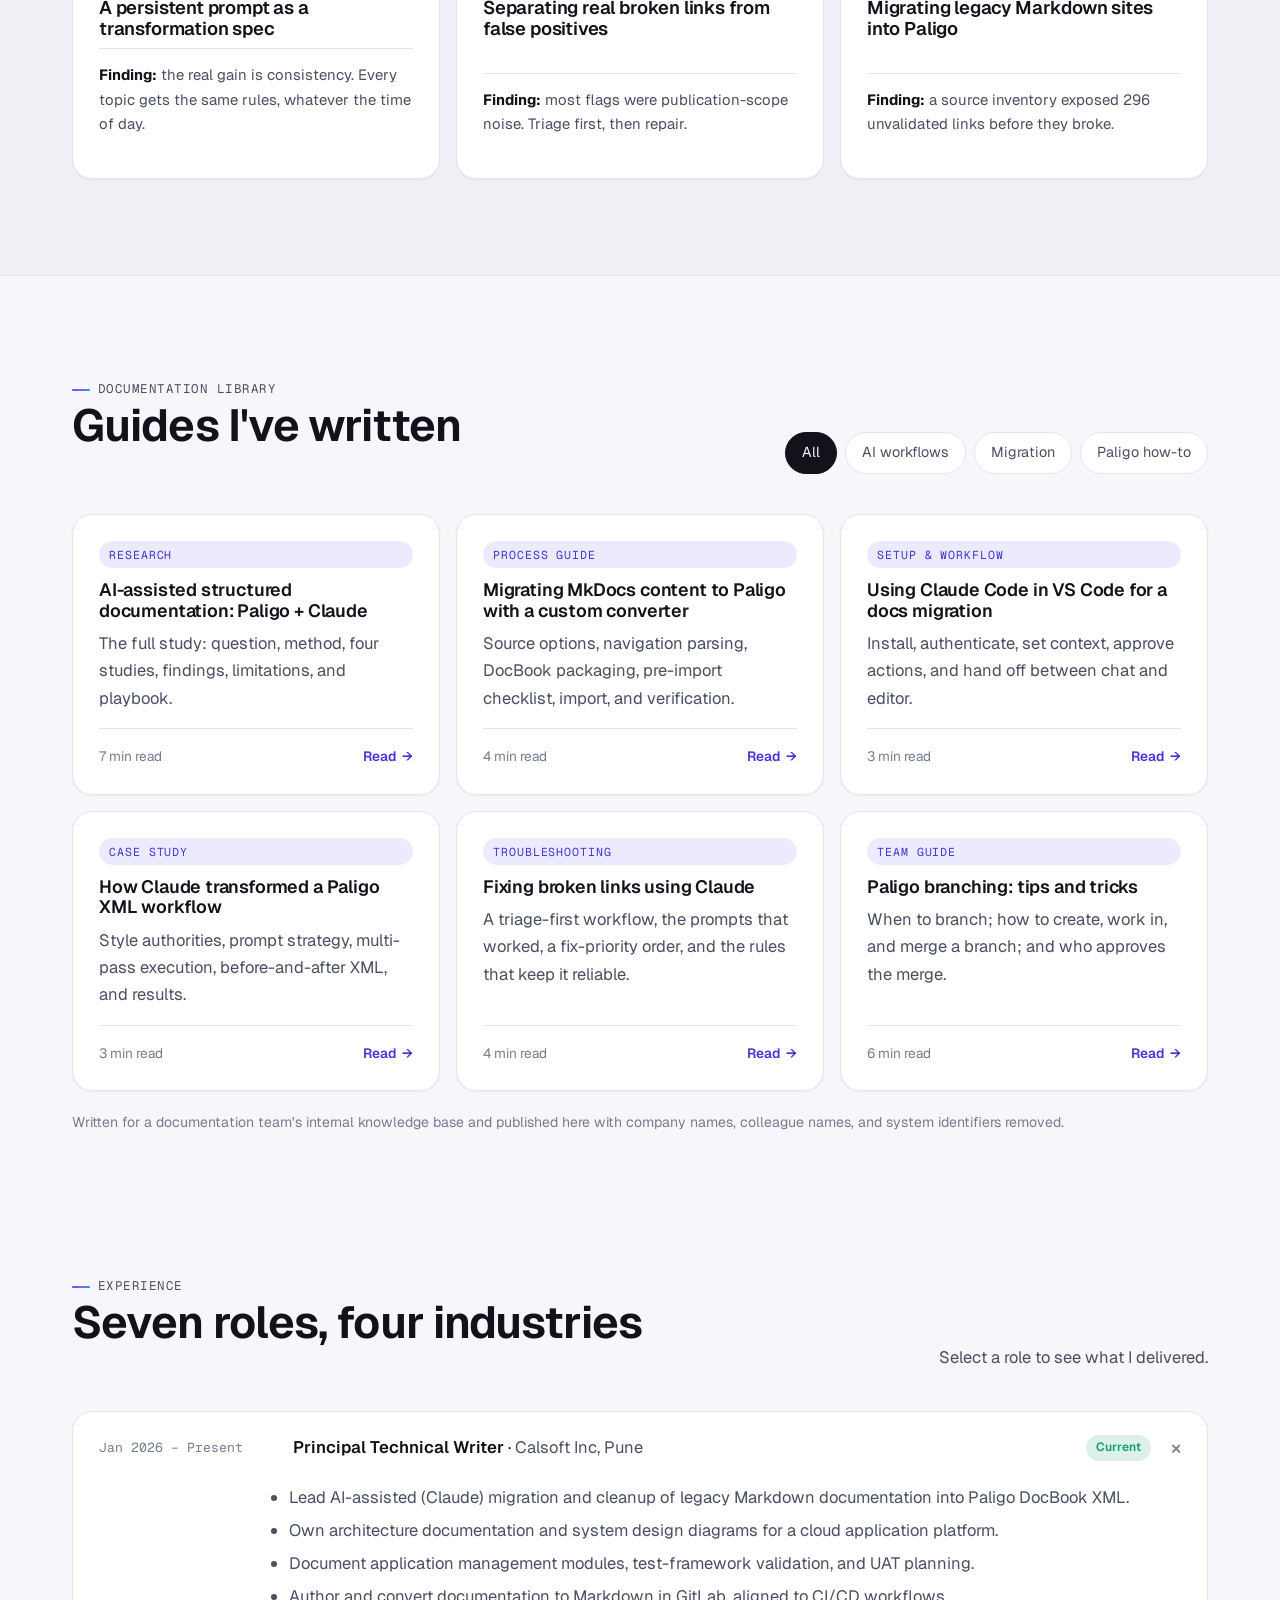
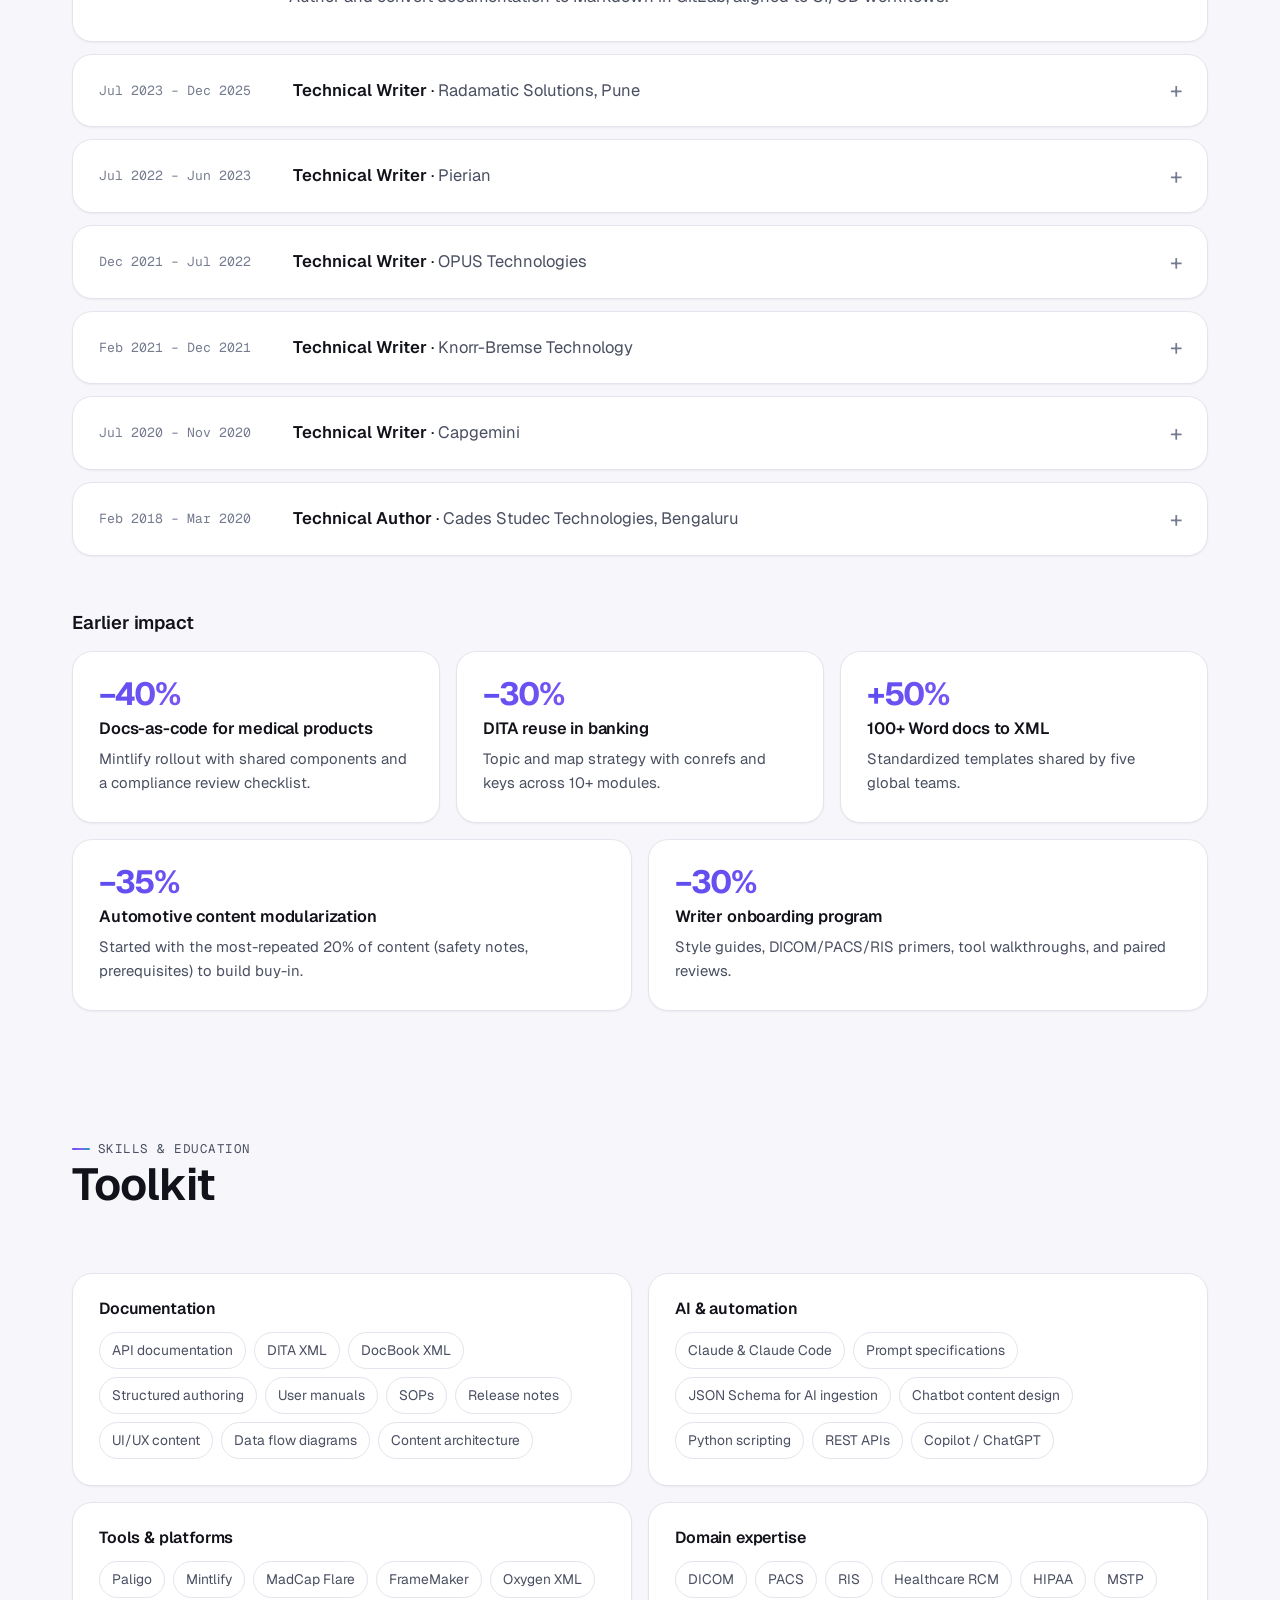
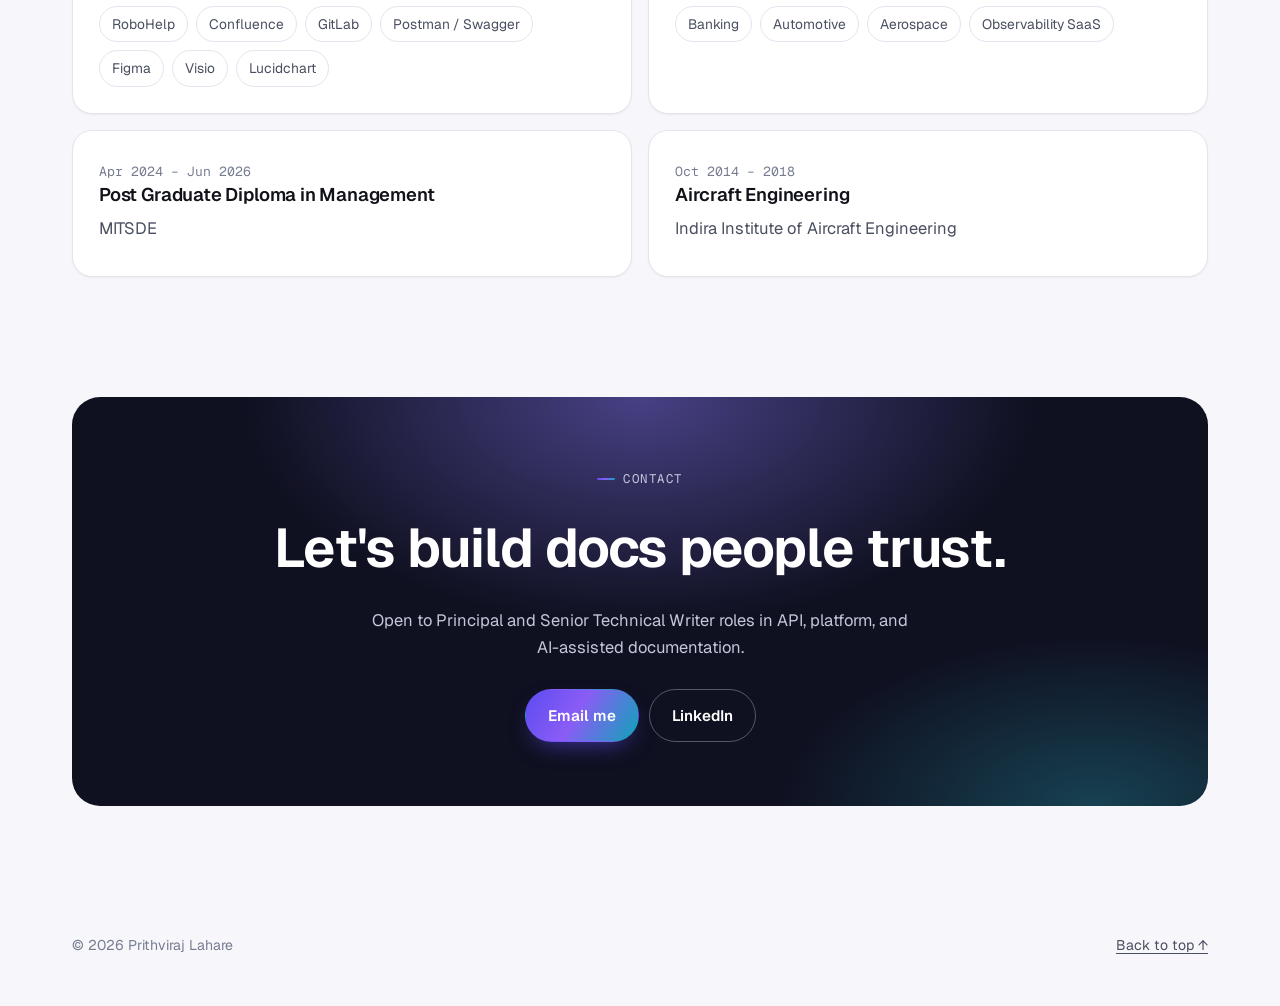
==== commit 6d4002ec: "Redesign site; add full Paligo + Claude research write-up and guides Co-Authored-By: Claude Opus 5.5" ====
--- a/index.html
+++ b/index.html
@@ -4,408 +4,383 @@
   <meta charset="utf-8">
   <meta name="viewport" content="width=device-width, initial-scale=1">
   <title>Prithviraj Lahare | Principal Technical Writer</title>
-  <meta name="description" content="Principal Technical Writer with 7+ years in API documentation, DITA XML, and AI-integrated documentation for healthcare, SaaS, banking, and automotive products.">
+  <meta name="description" content="Principal Technical Writer: API documentation, DITA XML, and AI-assisted structured documentation with Paligo and Claude.">
   <meta property="og:title" content="Prithviraj Lahare | Principal Technical Writer">
-  <meta property="og:description" content="API documentation, DITA XML, docs-as-code, and AI-integrated documentation. Portfolio, case studies, and writing samples.">
+  <meta property="og:description" content="Research, documentation, and experience in API docs, DITA XML, and AI-assisted structured documentation.">
   <meta property="og:type" content="website">
-  <meta property="og:image" content="assets/avatar.svg">
-  <meta name="theme-color" content="#0f3d5e">
+  <meta name="theme-color" content="#5b4cf0">
   <link rel="icon" href="assets/avatar.svg" type="image/svg+xml">
   <link rel="preconnect" href="https://fonts.googleapis.com">
   <link rel="preconnect" href="https://fonts.gstatic.com" crossorigin>
-  <link href="https://fonts.googleapis.com/css2?family=Inter:wght@400;500;600;700&family=Source+Serif+4:opsz,wght@8..60,600;8..60,700&display=swap" rel="stylesheet">
+  <link href="https://fonts.googleapis.com/css2?family=Geist:wght@400;500;600;700&family=Geist+Mono:wght@400;500&display=swap" rel="stylesheet">
   <link rel="stylesheet" href="css/styles.css">
 </head>
 <body>
   <a class="skip-link" href="#main">Skip to content</a>
 
   <header class="site-header">
-    <nav class="nav container" aria-label="Primary">
-      <a class="brand" href="#top">Prithviraj Lahare</a>
-      <button class="nav-toggle" aria-expanded="false" aria-controls="nav-links" aria-label="Open menu">
-        <span></span><span></span><span></span>
-      </button>
+    <nav class="nav" aria-label="Primary">
+      <a class="brand" href="#top"><span class="brand-mark">PL</span>Prithviraj Lahare</a>
       <ul id="nav-links" class="nav-links">
         <li><a href="#about">About</a></li>
-        <li><a href="#research">AI research</a></li>
+        <li><a href="#research">Research</a></li>
+        <li><a href="#docs">Documentation</a></li>
         <li><a href="#experience">Experience</a></li>
-        <li><a href="#case-studies">Projects</a></li>
         <li><a href="#skills">Skills</a></li>
-        <li><a href="#education">Education</a></li>
-        <li><a class="nav-cta" href="#contact">Contact</a></li>
+        <li><a href="#contact">Contact</a></li>
       </ul>
+      <div class="nav-actions">
+        <button class="icon-btn theme-toggle" type="button" aria-label="Switch theme">☾</button>
+        <a class="nav-cta" href="#contact">Hire me</a>
+        <button class="icon-btn nav-toggle" type="button" aria-expanded="false" aria-controls="nav-links" aria-label="Open menu">
+          <span></span><span></span><span></span>
+        </button>
+      </div>
     </nav>
   </header>
 
   <main id="main">
     <!-- ============ HERO ============ -->
     <section id="top" class="hero">
-      <div class="container hero-grid">
-        <div class="hero-text">
-          <p class="eyebrow">Principal Technical Writer · Pune, India</p>
-          <h1>I turn complex systems into documentation people trust.</h1>
-          <p class="lead">
-            7+ years writing API documentation, structured DITA XML content, and AI-integrated
-            documentation for healthcare, SaaS, banking, and automotive products.
-          </p>
-          <div class="cta-row">
-            <a class="btn btn-primary" href="#research">See my AI documentation research</a>
-            <a class="btn btn-secondary" href="#experience">View my experience</a>
-            <a class="btn btn-ghost" href="assets/Prithviraj-Lahare-Resume.pdf" download>Download résumé</a>
-          </div>
-          <ul class="stats" aria-label="Highlights">
-            <li><strong>7+</strong><span>years in technical writing</span></li>
-            <li><strong>~6×</strong><span>faster XML topic cleanup with a Claude-assisted workflow</span></li>
-            <li><strong>222</strong><span>broken links triaged in about 10 minutes, not 3–4 hours</span></li>
-          </ul>
-        </div>
-        <div class="hero-media">
-          <!-- Replace assets/avatar.svg with your own photo (e.g. assets/avatar.jpg, square, at least 600x600). -->
-          <img class="avatar" src="assets/avatar.svg" alt="Portrait of Prithviraj Lahare" width="320" height="320">
-        </div>
-      </div>
-    </section>
-
-    <!-- ============ ABOUT ============ -->
+      <div class="container">
+        <div class="hero-grid">
+          <div>
+            <span class="badge"><span class="dot"></span>Open to Principal &amp; Senior Technical Writer roles</span>
+            <h1>Documentation people trust, <span class="grad-text">accelerated by AI.</span></h1>
+            <p class="lead">
+              I'm Prithviraj, a Principal Technical Writer with 7+ years in API documentation, DITA XML, and
+              structured content for healthcare, SaaS, banking, and automotive products. My current focus is
+              AI-assisted documentation with Paligo and Claude.
+            </p>
+            <div class="cta-row">
+              <a class="btn btn-primary" href="#research">Read my AI research</a>
+              <a class="btn btn-outline" href="#docs">Browse documentation</a>
+              <a class="btn btn-link" href="assets/Prithviraj-Lahare-Resume.pdf" download>Résumé ↓</a>
+            </div>
+          </div>
+
+          <div class="card profile-card">
+            <div class="profile-photo">
+              <!-- Replace assets/avatar.svg with your photo (square, 600x600 or larger). -->
+              <img src="assets/avatar.svg" alt="Portrait of Prithviraj Lahare" width="600" height="600">
+            </div>
+            <div class="profile-meta">
+              <div><strong>Prithviraj Lahare</strong><span>Principal Technical Writer · Pune, India</span></div>
+              <div class="socials">
+                <a class="icon-btn" href="https://www.linkedin.com/in/prithviraj-lahare-136802207" target="_blank" rel="noopener" aria-label="LinkedIn">in</a>
+                <a class="icon-btn" href="mailto:prithviraj1911@gmail.com" aria-label="Email">@</a>
+              </div>
+            </div>
+          </div>
+        </div>
+
+        <div class="stat-row">
+          <div class="card stat reveal"><b>7+ yrs</b><span>technical writing across 4 industries</span></div>
+          <div class="card stat reveal"><b>~6×</b><span>faster XML topic cleanup with Claude</span></div>
+          <div class="card stat reveal"><b>222</b><span>broken links triaged in ~10 minutes</span></div>
+          <div class="card stat reveal"><b>150+</b><span>pages migrated into Paligo</span></div>
+        </div>
+      </div>
+    </section>
+
+    <div class="marquee" aria-label="Tools I use">
+      <div class="marquee-track">
+        <span>Paligo</span><span>Claude</span><span>Claude Code</span><span>DocBook XML</span><span>DITA XML</span><span>Mintlify</span><span>MadCap Flare</span><span>Oxygen XML</span><span>FrameMaker</span><span>GitLab</span><span>Postman / Swagger</span><span>JSON Schema</span><span>Python</span><span>Confluence</span><span>Figma</span><span>Lucidchart</span>
+        <span aria-hidden="true">Paligo</span><span aria-hidden="true">Claude</span><span aria-hidden="true">Claude Code</span><span aria-hidden="true">DocBook XML</span><span aria-hidden="true">DITA XML</span><span aria-hidden="true">Mintlify</span><span aria-hidden="true">MadCap Flare</span><span aria-hidden="true">Oxygen XML</span><span aria-hidden="true">FrameMaker</span><span aria-hidden="true">GitLab</span><span aria-hidden="true">Postman / Swagger</span><span aria-hidden="true">JSON Schema</span><span aria-hidden="true">Python</span><span aria-hidden="true">Confluence</span><span aria-hidden="true">Figma</span><span aria-hidden="true">Lucidchart</span>
+      </div>
+    </div>
+
+    <!-- ============ ABOUT (bento) ============ -->
     <section id="about" class="section">
-      <div class="container two-col">
-        <div>
-          <h2>About me</h2>
-          <p>
-            I'm a Principal Technical Writer who works where product, engineering, and the
-            reader meet. I design content architectures that scale, standardize documentation
-            processes across Agile teams, and partner with Product, Engineering, and QA to ship
-            documentation that is accurate on release day.
-          </p>
-          <p>
-            My domain depth is in healthcare imaging and compliance (DICOM, PACS, RIS, HIPAA),
-            and lately in AI-assisted documentation: Mintlify docs-as-code, JSON schemas built for
-            AI ingestion, and chatbot content pipelines that answer users from the same source of
-            truth as the docs.
-          </p>
-          <ul class="pill-list" aria-label="Focus areas">
-            <li>API documentation</li>
-            <li>DITA XML &amp; structured authoring</li>
-            <li>Docs-as-code</li>
-            <li>AI-integrated docs</li>
-            <li>Content strategy</li>
-          </ul>
-        </div>
-
-        <figure class="video-card">
-          <!--
-            INTRO VIDEO: choose ONE option.
-            Option A (self-hosted): add assets/intro.mp4 (keep it under ~25 MB) and assets/intro-poster.jpg.
-            Option B (YouTube/Vimeo): replace the <video> element below with, for example:
-              <iframe src="https://www.youtube-nocookie.com/embed/VIDEO_ID" title="Intro video"
-                      allow="encrypted-media; picture-in-picture" allowfullscreen loading="lazy"></iframe>
-            Until a video is added, the fallback card below is shown automatically.
-          -->
-          <div class="video-frame">
-            <video id="intro-video" controls preload="none" poster="assets/intro-poster.jpg">
-              <source src="assets/intro.mp4" type="video/mp4">
-            </video>
-            <div class="video-fallback" hidden>
-              <span class="play-icon" aria-hidden="true">▶</span>
-              <p><strong>60-second introduction</strong></p>
-              <p>Video coming soon. In the meantime, <a href="#contact">say hello</a>.</p>
-            </div>
-          </div>
-          <figcaption>A short introduction: who I am and how I work.</figcaption>
-        </figure>
-      </div>
-    </section>
-
-    <!-- ============ RESEARCH: PALIGO + AI (CLAUDE) ============ -->
-    <section id="research" class="section section-alt">
-      <div class="container">
-        <p class="eyebrow dark">Featured research · 2026</p>
-        <h2>AI-assisted structured documentation: Paligo + Claude</h2>
-        <p class="section-intro">
-          Hands-on research into where an AI assistant genuinely speeds up work in a DocBook XML
-          component content management system (CCMS), and where a technical writer still has to decide. Each study
-          pairs measured results with the workflow and prompts that produced them.
-        </p>
-
-        <div class="research-grid">
-          <article class="research-card">
-            <p class="card-tag">Study 1 · XML transformation</p>
+      <div class="container">
+        <div class="section-head">
+          <div><p class="kicker">About</p><h2>Where product, engineering,<br>and the reader meet.</h2></div>
+        </div>
+        <div class="bento">
+          <div class="card about-card span-4 reveal">
+            <h3>Hi, I'm Prithviraj.</h3>
+            <p>
+              I design content architectures that scale, standardize documentation processes across Agile teams,
+              and partner with Product, Engineering, and QA so documentation is accurate on release day.
+            </p>
+            <p>
+              My domain depth is healthcare imaging and compliance (DICOM, PACS, RIS, HIPAA). Lately I've focused on
+              AI-assisted structured documentation: using Claude to transform DocBook XML at scale, triage
+              publishing errors, and migrate legacy Markdown sites into a CCMS, while keeping writers in charge of
+              accuracy and structure.
+            </p>
+            <div class="chips">
+              <span class="chip">API documentation</span><span class="chip">DITA &amp; DocBook XML</span>
+              <span class="chip">Docs-as-code</span><span class="chip">AI-assisted authoring</span><span class="chip">Content strategy</span>
+            </div>
+          </div>
+
+          <div class="card span-2 reveal">
+            <p class="kicker">At a glance</p>
+            <ul class="mini-list">
+              <li>Based in <b>Pune, India</b></li>
+              <li>Experience <b>7+ years</b></li>
+              <li>Industries <b>4</b></li>
+              <li>Languages <b>EN · MR · HI</b></li>
+              <li>Now <b>Calsoft Inc</b></li>
+            </ul>
+          </div>
+
+          <figure class="card span-3 reveal" style="margin:0">
+            <!--
+              INTRO VIDEO, choose ONE:
+              A) add assets/intro.mp4 (< 25 MB) and assets/intro-poster.jpg
+              B) replace <video> with:
+                 <iframe src="https://www.youtube-nocookie.com/embed/VIDEO_ID" title="Intro video"
+                         allow="encrypted-media; picture-in-picture" allowfullscreen loading="lazy"></iframe>
+            -->
+            <div class="video-frame">
+              <video id="intro-video" controls preload="none" poster="assets/intro-poster.jpg">
+                <source src="assets/intro.mp4" type="video/mp4">
+              </video>
+              <div class="video-fallback" hidden>
+                <span class="play-icon" aria-hidden="true">▶</span>
+                <p><strong>60-second introduction</strong></p>
+                <p>Coming soon</p>
+              </div>
+            </div>
+            <figcaption style="margin-top:12px;color:var(--text-3);font-size:.9rem">A short introduction: who I am and how I work.</figcaption>
+          </figure>
+
+          <div class="card span-3 reveal">
+            <p class="kicker">How I work</p>
+            <ul class="mini-list">
+              <li><span>Start from the reader's task</span><b>01</b></li>
+              <li><span>Structure before prose</span><b>02</b></li>
+              <li><span>Automate the mechanical, review the meaningful</span><b>03</b></li>
+              <li><span>Measure the result</span><b>04</b></li>
+            </ul>
+          </div>
+        </div>
+      </div>
+    </section>
+
+    <!-- ============ RESEARCH ============ -->
+    <section id="research" class="section research">
+      <div class="container">
+        <div class="section-head">
+          <div><p class="kicker">Featured research · 2026</p><h2>AI-assisted structured<br>documentation: <span class="grad-text">Paligo + Claude</span></h2></div>
+          <p>Hands-on research into where an AI assistant genuinely speeds up work in a DocBook XML CCMS, and where a technical writer still has to decide.</p>
+        </div>
+
+        <a class="card feature reveal" href="docs/ai-structured-documentation-research.html" style="text-decoration:none;color:inherit;margin-bottom:16px">
+          <div>
+            <span class="tag">Full research write-up</span>
+            <h3>What happens when you treat an AI assistant as a production tool for structured content?</h3>
+            <p>Four studies across XML transformation, publishing-error triage, content migration, and review governance, with the method, measured results, limitations, and a playbook other teams can reuse.</p>
+            <span class="more">Read the full research</span>
+          </div>
+          <ol class="feature-toc">
+            <li>Research question &amp; toolchain</li>
+            <li>Method: persistent prompts and multi-pass review</li>
+            <li>Study 1: XML transformation at scale</li>
+            <li>Study 2: Broken-link triage</li>
+            <li>Study 3: Markdown to Paligo migration</li>
+            <li>Study 4: Review governance with branching</li>
+            <li>Findings, limitations &amp; playbook</li>
+          </ol>
+        </a>
+
+        <div class="bento">
+          <a class="card study span-2 reveal" href="docs/claude-xml-workflow.html">
+            <span class="study-num">Study 01 · XML transformation</span>
+            <div class="metric-big grad-text">15–30 → 2–5 min</div>
+            <div class="metric-sub">per topic, across 50+ topics</div>
             <h3>A persistent prompt as a transformation spec</h3>
-            <p>Encoded the style guide, voice rules, and DocBook conventions into one reusable prompt, then ran migrated topics through it in focused passes.</p>
-            <dl class="metrics">
-              <div><dt>50+</dt><dd>topics transformed</dd></div>
-              <div><dt>15–30 → 2–5</dt><dd>minutes per topic</dd></div>
-              <div><dt>8</dt><dd>publication-blocking SVG icons fixed</dd></div>
-            </dl>
-            <p class="finding"><strong>Finding:</strong> The real gain is consistency. Every topic gets the same rules, regardless of fatigue or time of day.</p>
-          </article>
-
-          <article class="research-card">
-            <p class="card-tag">Study 2 · Link triage</p>
+            <p class="finding"><b>Finding:</b> the real gain is consistency. Every topic gets the same rules, whatever the time of day.</p>
+          </a>
+          <a class="card study span-2 reveal" href="docs/broken-link-triage.html">
+            <span class="study-num">Study 02 · Link triage</span>
+            <div class="metric-big grad-text">3–4 h → 10 min</div>
+            <div class="metric-sub">to classify 222 flagged links</div>
             <h3>Separating real broken links from false positives</h3>
-            <p>Used Claude to classify a CCMS debug report and trace flagged links through nested includes to their real source topic.</p>
-            <dl class="metrics">
-              <div><dt>222</dt><dd>links classified in one pass</dd></div>
-              <div><dt>3–4 h → 10 min</dt><dd>categorization time</dd></div>
-              <div><dt>4 levels</dt><dd>of nested includes traced</dd></div>
-            </dl>
-            <p class="finding"><strong>Finding:</strong> Most flagged links were publication-scope false positives. Triage first, then repair, avoids edits that were never needed.</p>
-          </article>
-
-          <article class="research-card">
-            <p class="card-tag">Study 3 · Content migration</p>
+            <p class="finding"><b>Finding:</b> most flags were publication-scope noise. Triage first, then repair.</p>
+          </a>
+          <a class="card study span-2 reveal" href="docs/markdown-to-paligo-migration.html">
+            <span class="study-num">Study 03 · Migration</span>
+            <div class="metric-big grad-text">470 files</div>
+            <div class="metric-sub">inventoried; 150-page pipeline validated</div>
             <h3>Migrating legacy Markdown sites into Paligo</h3>
-            <p>Built a scrape → navigation parse → DocBook package pipeline with Claude Code in VS Code, then applied it to a large legacy catalog.</p>
-            <dl class="metrics">
-              <div><dt>150</dt><dd>pages in the validation migration</dd></div>
-              <div><dt>470</dt><dd>source files inventoried for the next catalog</dd></div>
-              <div><dt>533</dt><dd>images carried over; 182 orphans excluded</dd></div>
-            </dl>
-            <p class="finding"><strong>Finding:</strong> A source inventory before conversion surfaced the real risks: 296 unvalidated absolute links and a third-party image macro behind 92% of image references.</p>
-          </article>
-        </div>
-
-        <div class="takeaways">
-          <h3>What this research shows</h3>
-          <ul>
-            <li><strong>AI handles the mechanical layer.</strong> Element transforms, style normalization, and link classification are fast and repeatable.</li>
-            <li><strong>Writers keep the judgment calls.</strong> Technical accuracy, information architecture, and choosing a correct cross-reference target stay with the writer and SMEs.</li>
-            <li><strong>Structure makes AI useful.</strong> Raw XML source, explicit rules, and separate passes give far better output than general descriptions.</li>
-          </ul>
-        </div>
+            <p class="finding"><b>Finding:</b> a source inventory exposed 296 unvalidated links before they broke.</p>
+          </a>
+        </div>
+      </div>
+    </section>
+
+    <!-- ============ DOCUMENTATION LIBRARY ============ -->
+    <section id="docs" class="section">
+      <div class="container">
+        <div class="section-head">
+          <div><p class="kicker">Documentation library</p><h2>Guides I've written</h2></div>
+          <div class="filters" role="group" aria-label="Filter guides">
+            <button class="filter" type="button" data-filter="all" aria-pressed="true">All</button>
+            <button class="filter" type="button" data-filter="ai" aria-pressed="false">AI workflows</button>
+            <button class="filter" type="button" data-filter="migration" aria-pressed="false">Migration</button>
+            <button class="filter" type="button" data-filter="paligo" aria-pressed="false">Paligo how-to</button>
+          </div>
+        </div>
+
+        <div class="doc-grid">
+          <a class="card doc-card reveal" data-topics="ai migration paligo" href="docs/ai-structured-documentation-research.html">
+            <span class="tag">Research</span>
+            <h3>AI-assisted structured documentation: Paligo + Claude</h3>
+            <p>The full study: question, method, four studies, findings, limitations, and playbook.</p>
+            <div class="doc-foot"><span>7 min read</span><span class="more">Read</span></div>
+          </a>
+          <a class="card doc-card reveal" data-topics="migration paligo" href="docs/markdown-to-paligo-migration.html">
+            <span class="tag">Process guide</span>
+            <h3>Migrating MkDocs content to Paligo with a custom converter</h3>
+            <p>Source options, navigation parsing, DocBook packaging, pre-import checklist, import, and verification.</p>
+            <div class="doc-foot"><span>4 min read</span><span class="more">Read</span></div>
+          </a>
+          <a class="card doc-card reveal" data-topics="ai migration" href="docs/claude-code-vscode.html">
+            <span class="tag">Setup &amp; workflow</span>
+            <h3>Using Claude Code in VS Code for a docs migration</h3>
+            <p>Install, authenticate, set context, approve actions, and hand off between chat and editor.</p>
+            <div class="doc-foot"><span>3 min read</span><span class="more">Read</span></div>
+          </a>
+          <a class="card doc-card reveal" data-topics="ai paligo" href="docs/claude-xml-workflow.html">
+            <span class="tag">Case study</span>
+            <h3>How Claude transformed a Paligo XML workflow</h3>
+            <p>Style authorities, prompt strategy, multi-pass execution, before-and-after XML, and results.</p>
+            <div class="doc-foot"><span>3 min read</span><span class="more">Read</span></div>
+          </a>
+          <a class="card doc-card reveal" data-topics="ai paligo" href="docs/broken-link-triage.html">
+            <span class="tag">Troubleshooting</span>
+            <h3>Fixing broken links using Claude</h3>
+            <p>A triage-first workflow, the prompts that worked, a fix-priority order, and the rules that keep it reliable.</p>
+            <div class="doc-foot"><span>4 min read</span><span class="more">Read</span></div>
+          </a>
+          <a class="card doc-card reveal" data-topics="paligo" href="docs/paligo-branching.html">
+            <span class="tag">Team guide</span>
+            <h3>Paligo branching: tips and tricks</h3>
+            <p>When to branch; how to create, work in, and merge a branch; and who approves the merge.</p>
+            <div class="doc-foot"><span>6 min read</span><span class="more">Read</span></div>
+          </a>
+        </div>
+        <p style="color:var(--text-3);font-size:.88rem;margin-top:20px">Written for a documentation team's internal knowledge base and published here with company names, colleague names, and system identifiers removed.</p>
       </div>
     </section>
 
     <!-- ============ EXPERIENCE ============ -->
-    <section id="experience" class="section section-alt">
-      <div class="container">
-        <h2>Experience</h2>
-        <p class="section-intro">Seven roles across healthcare, SaaS, financial, and engineering documentation.</p>
-
-        <ol class="timeline">
-          <li class="role">
-            <div class="role-head">
-              <h3>Principal Technical Writer</h3>
-              <p class="role-meta"><span>Calsoft Inc, Pune</span><time>Jan 2026 – Present</time></p>
-            </div>
-            <ul>
+    <section id="experience" class="section" style="padding-top:24px">
+      <div class="container">
+        <div class="section-head">
+          <div><p class="kicker">Experience</p><h2>Seven roles, four industries</h2></div>
+          <p>Select a role to see what I delivered.</p>
+        </div>
+
+        <div class="exp-list">
+          <details class="card exp reveal" open>
+            <summary><time>Jan 2026 – Present</time><span><span class="role">Principal Technical Writer</span> · <span class="org">Calsoft Inc, Pune</span></span><span class="now">Current</span></summary>
+            <ul>
+              <li>Lead AI-assisted (Claude) migration and cleanup of legacy Markdown documentation into Paligo DocBook XML.</li>
               <li>Own architecture documentation and system design diagrams for a cloud application platform.</li>
               <li>Document application management modules, test-framework validation, and UAT planning.</li>
               <li>Author and convert documentation to Markdown in GitLab, aligned to CI/CD workflows.</li>
-              <li>Lead AI-assisted (Claude) migration and cleanup of legacy Markdown documentation into Paligo DocBook XML.</li>
-              <li>Review engineering and QA content for clarity, accuracy, and technical completeness.</li>
-            </ul>
-          </li>
-
-          <li class="role">
-            <div class="role-head">
-              <h3>Technical Writer</h3>
-              <p class="role-meta"><span>Radamatic Solutions Pvt. Ltd., Pune</span><time>Jul 2023 – Dec 2025</time></p>
-            </div>
+            </ul>
+          </details>
+          <details class="card exp reveal">
+            <summary><time>Jul 2023 – Dec 2025</time><span><span class="role">Technical Writer</span> · <span class="org">Radamatic Solutions, Pune</span></span></summary>
             <ul>
               <li>Standardized documentation and review across 5+ healthcare products, improving delivery efficiency by 25%.</li>
               <li>Implemented Mintlify for modular, version-controlled docs, cutting manual editing by 40%.</li>
               <li>Built AI-based documentation workflows with custom JSON schemas synced to live product data.</li>
-              <li>Developed chatbot prompt libraries and structured datasets for context-aware user answers.</li>
+              <li>Developed chatbot prompt libraries and structured datasets for context-aware answers.</li>
               <li>Led writer onboarding, reducing ramp-up time by 30%.</li>
             </ul>
-          </li>
-
-          <li class="role">
-            <div class="role-head">
-              <h3>Technical Writer</h3>
-              <p class="role-meta"><span>Pierian</span><time>Jul 2022 – Jun 2023</time></p>
-            </div>
+          </details>
+          <details class="card exp reveal">
+            <summary><time>Jul 2022 – Jun 2023</time><span><span class="role">Technical Writer</span> · <span class="org">Pierian</span></span></summary>
             <ul>
               <li>Owned user guides, installation guides, and release notes for market data analysis products.</li>
               <li>Created online help and how-to tutorial videos; published with MadCap Flare.</li>
             </ul>
-          </li>
-
-          <li class="role">
-            <div class="role-head">
-              <h3>Technical Writer</h3>
-              <p class="role-meta"><span>OPUS Technologies</span><time>Dec 2021 – Jul 2022</time></p>
-            </div>
+          </details>
+          <details class="card exp reveal">
+            <summary><time>Dec 2021 – Jul 2022</time><span><span class="role">Technical Writer</span> · <span class="org">OPUS Technologies</span></span></summary>
             <ul>
               <li>Introduced DITA XML reuse for core banking modules, reducing content duplication by 30%.</li>
-              <li>Kept 10+ modules current through Agile release cycles with QA and development.</li>
-            </ul>
-          </li>
-
-          <li class="role">
-            <div class="role-head">
-              <h3>Technical Writer</h3>
-              <p class="role-meta"><span>Knorr-Bremse Technology</span><time>Feb 2021 – Dec 2021</time></p>
-            </div>
+              <li>Kept 10+ modules current through Agile release cycles.</li>
+            </ul>
+          </details>
+          <details class="card exp reveal">
+            <summary><time>Feb 2021 – Dec 2021</time><span><span class="role">Technical Writer</span> · <span class="org">Knorr-Bremse Technology</span></span></summary>
             <ul>
               <li>Modularized automotive content with DITA XML, reducing maintenance effort by 35%.</li>
-              <li>Edited and proofread 200+ documents for MSTP and XML compliance (FrameMaker, Oxygen XML).</li>
-            </ul>
-          </li>
-
-          <li class="role">
-            <div class="role-head">
-              <h3>Technical Writer</h3>
-              <p class="role-meta"><span>Capgemini Services India Pvt. Ltd.</span><time>Jul 2020 – Nov 2020</time></p>
-            </div>
+              <li>Edited and proofread 200+ documents for MSTP and XML compliance.</li>
+            </ul>
+          </details>
+          <details class="card exp reveal">
+            <summary><time>Jul 2020 – Nov 2020</time><span><span class="role">Technical Writer</span> · <span class="org">Capgemini</span></span></summary>
             <ul>
               <li>Migrated 100+ legacy Word documents to XML templates, improving update efficiency by 50%.</li>
               <li>Standardized templates and workflows for 5 global Agile teams.</li>
             </ul>
-          </li>
-
-          <li class="role">
-            <div class="role-head">
-              <h3>Technical Author</h3>
-              <p class="role-meta"><span>Cades Studec Technologies Pvt. Ltd., Bengaluru</span><time>Feb 2018 – Mar 2020</time></p>
-            </div>
-            <ul>
-              <li>Produced technical manuals, user guides, and engineering documentation for automotive and aerospace clients.</li>
-            </ul>
-          </li>
-        </ol>
-      </div>
-    </section>
-
-    <!-- ============ CASE STUDIES ============ -->
-    <section id="case-studies" class="section section-alt">
-      <div class="container">
-        <h2>Earlier projects &amp; findings</h2>
-        <p class="section-intro">
-          Projects I led or contributed to inside organizations. Product names, client names, and internal
-          data are generalized; metrics are my own reported results.
-        </p>
-
-        <div class="case-list">
-          <details class="case" open>
-            <summary>
-              <span class="case-tag">Docs-as-code · Healthcare</span>
-              <span class="case-title">Moving 5+ medical products to modular, version-controlled docs</span>
-              <span class="case-result">−40% manual editing</span>
-            </summary>
-            <div class="case-body">
-              <div><h4>Context</h4><p>Documentation for several healthcare products lived in separate tools with manual copy-paste between versions. Reviews were inconsistent, and compliance wording drifted between products.</p></div>
-              <div><h4>What I did</h4><p>Evaluated platforms, then rolled out Mintlify with a shared component library, Git-based review, and a common review checklist covering MSTP and HIPAA language.</p></div>
-              <div><h4>Outcome</h4><p>Manual editing effort fell by 40%, and delivery efficiency across the product set rose by 25%.</p></div>
-              <div><h4>Finding</h4><p>Reuse pays off only when the review process changes too. A shared checklist did as much for consistency as the new tooling.</p></div>
-            </div>
-          </details>
-
-          <details class="case">
-            <summary>
-              <span class="case-tag">AI &amp; chatbots</span>
-              <span class="case-title">Structuring documentation so a chatbot can answer from it</span>
-              <span class="case-result">Docs as AI source of truth</span>
-            </summary>
-            <div class="case-body">
-              <div><h4>Context</h4><p>A product chatbot gave answers that conflicted with the published docs because it drew on a separate, hand-maintained knowledge base.</p></div>
-              <div><h4>What I did</h4><p>Designed JSON schemas for AI ingestion, synced content with live product data, and built a prompt library and structured datasets with developers.</p></div>
-              <div><h4>Outcome</h4><p>The chatbot and the docs drew on one source, giving more consistent, context-aware answers and better user engagement.</p></div>
-              <div><h4>Finding</h4><p>Writing for AI retrieval favors short, self-contained topics with explicit metadata: the same habits structured authoring has always rewarded.</p></div>
-            </div>
-          </details>
-
-          <details class="case">
-            <summary>
-              <span class="case-tag">DITA XML · Banking &amp; automotive</span>
-              <span class="case-title">Introducing content reuse in regulated documentation</span>
-              <span class="case-result">−30% duplication · −35% maintenance</span>
-            </summary>
-            <div class="case-body">
-              <div><h4>Context</h4><p>Core banking modules and automotive manuals repeated the same procedures and warnings across many documents, so every change had to be made several times.</p></div>
-              <div><h4>What I did</h4><p>Audited content for reusable units, defined a DITA topic and map strategy with conrefs and keys, and coached teams on modular authoring in Oxygen XML and FrameMaker.</p></div>
-              <div><h4>Outcome</h4><p>Content duplication fell by 30% (banking) and maintenance effort by 35% (automotive).</p></div>
-              <div><h4>Finding</h4><p>Starting with the most-repeated 20% of content (safety notes, prerequisites) delivered most of the gain and built team buy-in.</p></div>
-            </div>
-          </details>
-
-          <details class="case">
-            <summary>
-              <span class="case-tag">Migration</span>
-              <span class="case-title">Migrating 100+ legacy Word documents to XML templates</span>
-              <span class="case-result">+50% update efficiency</span>
-            </summary>
-            <div class="case-body">
-              <div><h4>Context</h4><p>Deployment and end-user guides were maintained as standalone Word files with inconsistent formatting across five global teams.</p></div>
-              <div><h4>What I did</h4><p>Built standardized XML templates, migrated and cleaned 100+ documents, and aligned the workflow with Agile sprint cadence.</p></div>
-              <div><h4>Outcome</h4><p>Updates became 50% faster, and all five teams shared one template set.</p></div>
-            </div>
-          </details>
-
-          <details class="case">
-            <summary>
-              <span class="case-tag">Team enablement</span>
-              <span class="case-title">An onboarding program for new technical writers</span>
-              <span class="case-result">−30% ramp-up time</span>
-            </summary>
-            <div class="case-body">
-              <div><h4>Context</h4><p>New writers needed months to become productive on complex healthcare products and compliance requirements.</p></div>
-              <div><h4>What I did</h4><p>Created a structured onboarding path covering style guides, domain primers (DICOM, PACS, RIS), tooling walkthroughs, and paired reviews.</p></div>
-              <div><h4>Outcome</h4><p>New writers ramped up 30% faster.</p></div>
-            </div>
-          </details>
-        </div>
-      </div>
-    </section>
-
-    <!-- ============ SKILLS ============ -->
-    <section id="skills" class="section">
-      <div class="container">
-        <h2>Skills &amp; tools</h2>
-        <div class="skills-grid">
-          <div class="skill-group">
+          </details>
+          <details class="card exp reveal">
+            <summary><time>Feb 2018 – Mar 2020</time><span><span class="role">Technical Author</span> · <span class="org">Cades Studec Technologies, Bengaluru</span></span></summary>
+            <ul>
+              <li>Produced technical manuals and engineering documentation for automotive and aerospace clients.</li>
+            </ul>
+          </details>
+        </div>
+
+        <h3 style="margin:56px 0 18px">Earlier impact</h3>
+        <div class="bento">
+          <div class="card impact span-2 reveal"><b class="grad-text">−40%</b><h3>Docs-as-code for medical products</h3><p>Mintlify rollout with shared components and a compliance review checklist.</p></div>
+          <div class="card impact span-2 reveal"><b class="grad-text">−30%</b><h3>DITA reuse in banking</h3><p>Topic and map strategy with conrefs and keys across 10+ modules.</p></div>
+          <div class="card impact span-2 reveal"><b class="grad-text">+50%</b><h3>100+ Word docs to XML</h3><p>Standardized templates shared by five global teams.</p></div>
+          <div class="card impact span-3 reveal"><b class="grad-text">−35%</b><h3>Automotive content modularization</h3><p>Started with the most-repeated 20% of content (safety notes, prerequisites) to build buy-in.</p></div>
+          <div class="card impact span-3 reveal"><b class="grad-text">−30%</b><h3>Writer onboarding program</h3><p>Style guides, DICOM/PACS/RIS primers, tool walkthroughs, and paired reviews.</p></div>
+        </div>
+      </div>
+    </section>
+
+    <!-- ============ SKILLS & EDUCATION ============ -->
+    <section id="skills" class="section" style="padding-top:24px">
+      <div class="container">
+        <div class="section-head"><div><p class="kicker">Skills &amp; education</p><h2>Toolkit</h2></div></div>
+        <div class="bento">
+          <div class="card skill-group span-3 reveal">
             <h3>Documentation</h3>
-            <p>API documentation, DITA XML &amp; modular authoring, structured authoring, user manuals, SOPs, release notes, UI/UX content, data flow diagrams, content strategy &amp; architecture</p>
-          </div>
-          <div class="skill-group">
+            <div class="chips"><span class="chip">API documentation</span><span class="chip">DITA XML</span><span class="chip">DocBook XML</span><span class="chip">Structured authoring</span><span class="chip">User manuals</span><span class="chip">SOPs</span><span class="chip">Release notes</span><span class="chip">UI/UX content</span><span class="chip">Data flow diagrams</span><span class="chip">Content architecture</span></div>
+          </div>
+          <div class="card skill-group span-3 reveal">
+            <h3>AI &amp; automation</h3>
+            <div class="chips"><span class="chip">Claude &amp; Claude Code</span><span class="chip">Prompt specifications</span><span class="chip">JSON Schema for AI ingestion</span><span class="chip">Chatbot content design</span><span class="chip">Python scripting</span><span class="chip">REST APIs</span><span class="chip">Copilot / ChatGPT</span></div>
+          </div>
+          <div class="card skill-group span-3 reveal">
             <h3>Tools &amp; platforms</h3>
-            <p>Mintlify, MadCap Flare, FrameMaker, Oxygen XML, RoboHelp, Confluence, Azure Wiki (Markdown), GitLab, Postman/Swagger, JSON Schemas, Adobe Acrobat, InDesign, Visio, Lucidchart, Figma, SnagIt</p>
-          </div>
-          <div class="skill-group">
-            <h3>AI &amp; chatbots</h3>
-            <p>AI-integrated documentation workflows, chatbot prompt design, JSON schema design for AI ingestion, Copilot- and ChatGPT-assisted authoring</p>
-          </div>
-          <div class="skill-group">
+            <div class="chips"><span class="chip">Paligo</span><span class="chip">Mintlify</span><span class="chip">MadCap Flare</span><span class="chip">FrameMaker</span><span class="chip">Oxygen XML</span><span class="chip">RoboHelp</span><span class="chip">Confluence</span><span class="chip">GitLab</span><span class="chip">Postman / Swagger</span><span class="chip">Figma</span><span class="chip">Visio</span><span class="chip">Lucidchart</span></div>
+          </div>
+          <div class="card skill-group span-3 reveal">
             <h3>Domain expertise</h3>
-            <p>DICOM, PACS, RIS, healthcare RCM, HIPAA &amp; MSTP compliance, banking modules, automotive &amp; aerospace documentation</p>
-          </div>
-        </div>
-      </div>
-    </section>
-
-    <!-- ============ EDUCATION ============ -->
-    <section id="education" class="section section-alt">
-      <div class="container">
-        <h2>Education &amp; languages</h2>
-        <div class="edu-grid">
-          <div class="edu-card">
-            <h3>Post Graduate Diploma in Management</h3>
-            <p>MITSDE</p>
-            <time>Apr 2024 – Jun 2026</time>
-          </div>
-          <div class="edu-card">
-            <h3>Aircraft Engineering</h3>
-            <p>Indira Institute of Aircraft Engineering</p>
-            <time>Oct 2014 – 2018</time>
-          </div>
-          <div class="edu-card">
-            <h3>Languages</h3>
-            <p>English, Marathi, Hindi</p>
-          </div>
+            <div class="chips"><span class="chip">DICOM</span><span class="chip">PACS</span><span class="chip">RIS</span><span class="chip">Healthcare RCM</span><span class="chip">HIPAA</span><span class="chip">MSTP</span><span class="chip">Banking</span><span class="chip">Automotive</span><span class="chip">Aerospace</span><span class="chip">Observability SaaS</span></div>
+          </div>
+          <div class="card edu span-3 reveal"><time>Apr 2024 – Jun 2026</time><h3>Post Graduate Diploma in Management</h3><p>MITSDE</p></div>
+          <div class="card edu span-3 reveal"><time>Oct 2014 – 2018</time><h3>Aircraft Engineering</h3><p>Indira Institute of Aircraft Engineering</p></div>
         </div>
       </div>
     </section>
 
     <!-- ============ CONTACT ============ -->
-    <section id="contact" class="section contact">
-      <div class="container contact-inner">
-        <h2>Let's work together</h2>
-        <p>Open to Principal and Senior Technical Writer roles in API, platform, and AI-integrated documentation.</p>
-        <div class="cta-row center">
-          <a class="btn btn-primary" href="mailto:prithviraj1911@gmail.com">Email me</a>
-          <a class="btn btn-secondary" href="https://www.linkedin.com/in/prithviraj-lahare-136802207" target="_blank" rel="noopener">LinkedIn</a>
-          <a class="btn btn-ghost light" href="assets/Prithviraj-Lahare-Resume.pdf" download>Download résumé</a>
+    <section id="contact" class="section" style="padding-top:24px">
+      <div class="container">
+        <div class="contact-band">
+          <p class="kicker" style="color:#c3c7da">Contact</p>
+          <h2>Let's build docs people trust.</h2>
+          <p>Open to Principal and Senior Technical Writer roles in API, platform, and AI-assisted documentation.</p>
+          <div class="cta-row">
+            <a class="btn btn-primary" href="mailto:prithviraj1911@gmail.com">Email me</a>
+            <a class="btn btn-outline" href="https://www.linkedin.com/in/prithviraj-lahare-136802207" target="_blank" rel="noopener">LinkedIn</a>
+            <a class="btn btn-outline" href="assets/Prithviraj-Lahare-Resume.pdf" download>Download résumé</a>
+          </div>
         </div>
       </div>
     </section>
@@ -413,7 +388,7 @@
 
   <footer class="site-footer">
     <div class="container">
-      <p>© <span id="year">2026</span> Prithviraj Lahare. Project details are generalized; no confidential material is published here.</p>
+      <p>© <span id="year">2026</span> Prithviraj Lahare</p>
       <a href="#top">Back to top ↑</a>
     </div>
   </footer>
--- a/css/styles.css
+++ b/css/styles.css
@@ -1,322 +1,411 @@
+/* =========================================================
+   Design tokens
+   ========================================================= */
 :root {
-  --bg: #ffffff;
-  --bg-alt: #f4f7fa;
-  --surface: #ffffff;
-  --text: #1b2733;
-  --muted: #566573;
-  --border: #dde4eb;
-  --primary: #0f5c8c;
-  --primary-strong: #0b4466;
-  --primary-soft: #e3f0f8;
-  --accent: #e8913a;
-  --hero-from: #0f3d5e;
-  --hero-to: #145a82;
-  --shadow: 0 1px 2px rgba(16, 40, 60, .06), 0 8px 24px rgba(16, 40, 60, .08);
-  --radius: 14px;
-  --max: 1120px;
-  --font: "Inter", system-ui, -apple-system, "Segoe UI", Roboto, sans-serif;
-  --serif: "Source Serif 4", Georgia, serif;
-  --mono: ui-monospace, "Cascadia Code", Consolas, monospace;
+  --bg: #f7f7fb;
+  --bg-elev: #ffffff;
+  --bg-sunken: #eef0f6;
+  --text: #12131a;
+  --text-2: #4a4f61;
+  --text-3: #767c90;
+  --border: #e3e5ee;
+  --border-strong: #cfd3e0;
+  --accent: #5b4cf0;
+  --accent-2: #0ea5b7;
+  --accent-soft: #ecebfe;
+  --accent-text: #4335d6;
+  --good: #0f9d6b;
+  --grad: linear-gradient(120deg, #5b4cf0 0%, #8b5cf6 45%, #0ea5b7 100%);
+  --glow: radial-gradient(60% 60% at 20% 10%, rgba(91, 76, 240, .16), transparent 70%),
+          radial-gradient(50% 50% at 90% 20%, rgba(14, 165, 183, .14), transparent 70%);
+  --shadow-sm: 0 1px 2px rgba(18, 19, 26, .05);
+  --shadow: 0 1px 2px rgba(18, 19, 26, .04), 0 10px 30px -12px rgba(18, 19, 26, .14);
+  --radius: 20px;
+  --radius-sm: 12px;
+  --max: 1200px;
+  --font: "Geist", "Inter", system-ui, -apple-system, "Segoe UI", sans-serif;
+  --mono: "Geist Mono", ui-monospace, "Cascadia Code", Consolas, monospace;
+  --code-bg: #0f1020;
+  --code-text: #e6e8f5;
 }
 
 @media (prefers-color-scheme: dark) {
   :root:not([data-theme="light"]) {
-    --bg: #0f1720;
-    --bg-alt: #141f2a;
-    --surface: #18242f;
-    --text: #e6edf3;
-    --muted: #9aabbb;
-    --border: #2a3a49;
-    --primary: #5fb3e6;
-    --primary-strong: #8cc9ee;
-    --primary-soft: #1a3346;
-    --hero-from: #0b2536;
-    --hero-to: #103a55;
-    --shadow: 0 1px 2px rgba(0, 0, 0, .3), 0 8px 24px rgba(0, 0, 0, .3);
+    --bg: #0a0b10;
+    --bg-elev: #12141c;
+    --bg-sunken: #171a24;
+    --text: #eef0f7;
+    --text-2: #b3b8c9;
+    --text-3: #868ca0;
+    --border: #232736;
+    --border-strong: #31364a;
+    --accent: #8b7dff;
+    --accent-2: #2dd4e6;
+    --accent-soft: #1d1b3a;
+    --accent-text: #b2a9ff;
+    --good: #34d399;
+    --glow: radial-gradient(60% 60% at 20% 10%, rgba(139, 125, 255, .22), transparent 70%),
+            radial-gradient(50% 50% at 90% 20%, rgba(45, 212, 230, .14), transparent 70%);
+    --shadow-sm: 0 1px 2px rgba(0, 0, 0, .4);
+    --shadow: 0 1px 2px rgba(0, 0, 0, .4), 0 18px 40px -18px rgba(0, 0, 0, .7);
+    --code-bg: #0d0e18;
   }
 }
 :root[data-theme="dark"] {
-  --bg: #0f1720;
-  --bg-alt: #141f2a;
-  --surface: #18242f;
-  --text: #e6edf3;
-  --muted: #9aabbb;
-  --border: #2a3a49;
-  --primary: #5fb3e6;
-  --primary-strong: #8cc9ee;
-  --primary-soft: #1a3346;
-  --hero-from: #0b2536;
-  --hero-to: #103a55;
-  --shadow: 0 1px 2px rgba(0, 0, 0, .3), 0 8px 24px rgba(0, 0, 0, .3);
-}
-
-
+  --bg: #0a0b10;
+  --bg-elev: #12141c;
+  --bg-sunken: #171a24;
+  --text: #eef0f7;
+  --text-2: #b3b8c9;
+  --text-3: #868ca0;
+  --border: #232736;
+  --border-strong: #31364a;
+  --accent: #8b7dff;
+  --accent-2: #2dd4e6;
+  --accent-soft: #1d1b3a;
+  --accent-text: #b2a9ff;
+  --good: #34d399;
+  --glow: radial-gradient(60% 60% at 20% 10%, rgba(139, 125, 255, .22), transparent 70%),
+          radial-gradient(50% 50% at 90% 20%, rgba(45, 212, 230, .14), transparent 70%);
+  --shadow-sm: 0 1px 2px rgba(0, 0, 0, .4);
+  --shadow: 0 1px 2px rgba(0, 0, 0, .4), 0 18px 40px -18px rgba(0, 0, 0, .7);
+  --code-bg: #0d0e18;
+}
+
+/* =========================================================
+   Base
+   ========================================================= */
 * { box-sizing: border-box; }
-html { scroll-behavior: smooth; scroll-padding-top: 80px; }
-@media (prefers-reduced-motion: reduce) { html { scroll-behavior: auto; } }
-
+html { scroll-behavior: smooth; scroll-padding-top: 96px; }
+@media (prefers-reduced-motion: reduce) {
+  html { scroll-behavior: auto; }
+  *, *::before, *::after { animation: none !important; transition: none !important; }
+}
 body {
-  margin: 0;
-  background: var(--bg);
-  color: var(--text);
-  font-family: var(--font);
-  font-size: 17px;
-  line-height: 1.65;
-  -webkit-font-smoothing: antialiased;
-}
-
+  margin: 0; background: var(--bg); color: var(--text);
+  font-family: var(--font); font-size: 16.5px; line-height: 1.65;
+  -webkit-font-smoothing: antialiased; text-rendering: optimizeLegibility;
+}
 img { max-width: 100%; display: block; }
-a { color: var(--primary); }
-a:hover { color: var(--primary-strong); }
-h1, h2, h3, h4 { line-height: 1.25; margin: 0 0 .5em; }
-h1, h2 { font-family: var(--serif); letter-spacing: -.01em; }
-h2 { font-size: clamp(1.75rem, 3vw, 2.25rem); }
-h3 { font-size: 1.125rem; }
+a { color: var(--accent-text); text-underline-offset: 3px; }
+h1, h2, h3, h4 { line-height: 1.15; margin: 0 0 .5em; letter-spacing: -.02em; }
+h2 { font-size: clamp(1.9rem, 3.6vw, 2.8rem); font-weight: 650; }
+h3 { font-size: 1.15rem; font-weight: 600; letter-spacing: -.01em; }
 p { margin: 0 0 1em; }
+[hidden] { display: none !important; }
+::selection { background: var(--accent); color: #fff; }
+:focus-visible { outline: 2px solid var(--accent); outline-offset: 3px; border-radius: 6px; }
 
 .container { width: 100%; max-width: var(--max); margin: 0 auto; padding: 0 16px; }
 @media (min-width: 720px) { .container { padding: 0 32px; } }
 
-.skip-link {
-  position: absolute; left: -9999px; top: 8px; z-index: 100;
-  background: var(--primary); color: #fff; padding: 8px 14px; border-radius: 8px;
-}
+.skip-link { position: absolute; left: -9999px; top: 8px; z-index: 100; background: var(--accent); color: #fff; padding: 8px 14px; border-radius: 10px; }
 .skip-link:focus { left: 8px; }
-:focus-visible { outline: 3px solid var(--accent); outline-offset: 2px; border-radius: 4px; }
-
-/* ---------- Header / nav ---------- */
-.site-header {
-  position: sticky; top: 0; z-index: 50;
-  background: color-mix(in srgb, var(--bg) 88%, transparent);
-  backdrop-filter: saturate(160%) blur(10px);
-  border-bottom: 1px solid var(--border);
-}
-.nav { display: flex; align-items: center; justify-content: space-between; height: 64px; }
-.brand { font-weight: 700; font-size: 1.05rem; color: var(--text); text-decoration: none; }
-.nav-links { list-style: none; display: flex; gap: 4px; margin: 0; padding: 0; align-items: center; }
+
+.grad-text { background: var(--grad); -webkit-background-clip: text; background-clip: text; color: transparent; }
+.kicker {
+  display: inline-flex; align-items: center; gap: 8px; font-family: var(--mono); font-size: .78rem;
+  text-transform: uppercase; letter-spacing: .12em; color: var(--text-3); margin-bottom: 14px;
+}
+.kicker::before { content: ""; width: 18px; height: 2px; background: var(--grad); border-radius: 2px; }
+
+/* =========================================================
+   Floating pill nav
+   ========================================================= */
+.site-header { position: sticky; top: 12px; z-index: 50; padding: 0 12px; }
+.nav {
+  max-width: var(--max); margin: 0 auto; display: flex; align-items: center; justify-content: space-between; gap: 12px;
+  height: 60px; padding: 0 10px 0 18px; border: 1px solid var(--border); border-radius: 999px;
+  background: color-mix(in srgb, var(--bg-elev) 78%, transparent);
+  backdrop-filter: saturate(180%) blur(14px); -webkit-backdrop-filter: saturate(180%) blur(14px);
+  box-shadow: var(--shadow-sm);
+}
+.brand { display: flex; align-items: center; gap: 10px; font-weight: 650; color: var(--text); text-decoration: none; letter-spacing: -.01em; white-space: nowrap; }
+.brand-mark { width: 30px; height: 30px; border-radius: 9px; background: var(--grad); color: #fff; display: grid; place-items: center; font-size: .8rem; font-weight: 700; }
+.nav-links { list-style: none; display: flex; gap: 2px; margin: 0; padding: 0; align-items: center; }
 .nav-links a {
-  display: block; padding: 8px 12px; border-radius: 8px;
-  color: var(--muted); text-decoration: none; font-size: .95rem; font-weight: 500;
-}
-.nav-links a:hover, .nav-links a.active { color: var(--text); background: var(--primary-soft); }
-.nav-links a.nav-cta { background: var(--primary); color: #fff; margin-left: 6px; }
-.nav-links a.nav-cta:hover { background: var(--primary-strong); color: #fff; }
-
-.nav-toggle {
-  display: none; background: none; border: 0; padding: 10px; cursor: pointer;
-  flex-direction: column; gap: 5px;
-}
-.nav-toggle span { display: block; width: 22px; height: 2px; background: var(--text); border-radius: 2px; transition: transform .2s, opacity .2s; }
-.nav-toggle[aria-expanded="true"] span:nth-child(1) { transform: translateY(7px) rotate(45deg); }
+  display: block; padding: 8px 14px; border-radius: 999px; color: var(--text-2);
+  text-decoration: none; font-size: .92rem; font-weight: 500; transition: background .15s, color .15s;
+}
+.nav-links a:hover, .nav-links a.active { color: var(--text); background: var(--bg-sunken); }
+.nav-actions { display: flex; align-items: center; gap: 6px; }
+.icon-btn {
+  width: 40px; height: 40px; border-radius: 999px; border: 1px solid var(--border); background: var(--bg-elev);
+  color: var(--text); display: grid; place-items: center; cursor: pointer; font-size: 1rem;
+}
+.icon-btn:hover { border-color: var(--border-strong); }
+.nav-cta { padding: 9px 16px; border-radius: 999px; background: var(--text); color: var(--bg); text-decoration: none; font-weight: 600; font-size: .9rem; white-space: nowrap; }
+.nav-cta:hover { opacity: .9; color: var(--bg); }
+.nav-toggle { display: none; }
+.nav-toggle span { display: block; width: 16px; height: 2px; background: currentColor; border-radius: 2px; margin: 3px 0; transition: transform .2s, opacity .2s; }
+.nav-toggle[aria-expanded="true"] span:nth-child(1) { transform: translateY(5px) rotate(45deg); }
 .nav-toggle[aria-expanded="true"] span:nth-child(2) { opacity: 0; }
-.nav-toggle[aria-expanded="true"] span:nth-child(3) { transform: translateY(-7px) rotate(-45deg); }
-
-@media (max-width: 1040px) {
-  .nav-toggle { display: flex; }
+.nav-toggle[aria-expanded="true"] span:nth-child(3) { transform: translateY(-5px) rotate(-45deg); }
+
+@media (max-width: 980px) {
+  .nav-toggle { display: grid; }
+  .nav-cta { display: none; }
   .nav-links {
-    display: none; position: absolute; top: 64px; left: 0; right: 0;
-    flex-direction: column; align-items: stretch; gap: 0;
-    background: var(--bg); border-bottom: 1px solid var(--border); padding: 8px 16px 16px;
-    box-shadow: var(--shadow);
+    display: none; position: absolute; top: 70px; left: 12px; right: 12px; flex-direction: column; align-items: stretch;
+    padding: 10px; border: 1px solid var(--border); border-radius: var(--radius); background: var(--bg-elev); box-shadow: var(--shadow);
   }
   .nav-links.open { display: flex; }
-  .nav-links a { padding: 12px; }
-  .nav-links a.nav-cta { margin: 8px 0 0; text-align: center; }
-}
-
-/* ---------- Buttons ---------- */
+  .nav-links a { padding: 12px 14px; border-radius: 12px; }
+}
+
+/* =========================================================
+   Buttons, chips
+   ========================================================= */
 .btn {
-  display: inline-flex; align-items: center; justify-content: center;
-  padding: 12px 20px; border-radius: 10px; font-weight: 600; font-size: .95rem;
-  text-decoration: none; border: 2px solid transparent; transition: background .15s, color .15s, border-color .15s;
-}
-.btn-primary { background: var(--accent); color: #1b1206; }
-.btn-primary:hover { background: #f0a457; color: #1b1206; }
-.btn-secondary { background: #fff; color: #0f3d5e; }
-.btn-secondary:hover { background: #e9f1f7; color: #0f3d5e; }
-.btn-ghost { border-color: rgba(255, 255, 255, .55); color: #fff; }
-.btn-ghost:hover { background: rgba(255, 255, 255, .12); color: #fff; }
-.cta-row { display: flex; flex-wrap: wrap; gap: 12px; margin: 28px 0; }
-.cta-row.center { justify-content: center; }
-
-/* ---------- Hero ---------- */
-.hero {
-  background: linear-gradient(135deg, var(--hero-from), var(--hero-to));
-  color: #fff; padding: 72px 0 64px;
-}
+  display: inline-flex; align-items: center; gap: 8px; padding: 13px 22px; border-radius: 999px;
+  font-weight: 600; font-size: .95rem; text-decoration: none; border: 1px solid transparent;
+  transition: transform .15s, box-shadow .15s, background .15s;
+}
+.btn:hover { transform: translateY(-1px); }
+.btn-primary { background: var(--grad); color: #fff; box-shadow: 0 10px 24px -10px rgba(91, 76, 240, .7); }
+.btn-primary:hover { color: #fff; }
+.btn-outline { border-color: var(--border-strong); color: var(--text); background: var(--bg-elev); }
+.btn-outline:hover { color: var(--text); border-color: var(--text-3); }
+.btn-link { color: var(--text-2); padding-left: 6px; padding-right: 6px; }
+.cta-row { display: flex; flex-wrap: wrap; gap: 10px; align-items: center; }
+
+.badge {
+  display: inline-flex; align-items: center; gap: 8px; padding: 6px 12px 6px 10px; border-radius: 999px;
+  border: 1px solid var(--border); background: var(--bg-elev); font-size: .85rem; color: var(--text-2); margin-bottom: 22px;
+}
+.dot { width: 8px; height: 8px; border-radius: 50%; background: var(--good); box-shadow: 0 0 0 4px color-mix(in srgb, var(--good) 22%, transparent); }
+
+.tag {
+  display: inline-block; font-family: var(--mono); font-size: .72rem; text-transform: uppercase; letter-spacing: .08em;
+  color: var(--accent-text); background: var(--accent-soft); padding: 4px 10px; border-radius: 999px; margin-bottom: 12px;
+}
+.chips { display: flex; flex-wrap: wrap; gap: 8px; }
+.chip { padding: 6px 12px; border-radius: 999px; border: 1px solid var(--border); background: var(--bg-elev); font-size: .86rem; color: var(--text-2); }
+
+/* =========================================================
+   Sections & cards
+   ========================================================= */
+.section { padding: 96px 0; position: relative; }
+.section-head { display: flex; flex-wrap: wrap; justify-content: space-between; align-items: end; gap: 16px 32px; margin-bottom: 40px; }
+.section-head p { color: var(--text-2); max-width: 36em; margin: 0; }
+.card {
+  background: var(--bg-elev); border: 1px solid var(--border); border-radius: var(--radius);
+  padding: 26px; box-shadow: var(--shadow-sm); transition: border-color .2s, transform .2s, box-shadow .2s;
+}
+a.card, .card.hover { text-decoration: none; color: inherit; display: flex; flex-direction: column; }
+a.card:hover, .card.hover:hover { border-color: var(--border-strong); transform: translateY(-3px); box-shadow: var(--shadow); }
+.card p { color: var(--text-2); }
+.card .more { margin-top: auto; font-weight: 600; color: var(--accent-text); display: inline-flex; gap: 6px; align-items: center; }
+.card .more::after { content: "→"; transition: transform .2s; }
+a.card:hover .more::after { transform: translateX(4px); }
+
+/* =========================================================
+   Hero
+   ========================================================= */
+.hero { padding: 72px 0 40px; position: relative; overflow: hidden; }
+.hero::before { content: ""; position: absolute; inset: -20% -10% auto; height: 120%; background: var(--glow); pointer-events: none; z-index: -1; }
 .hero-grid { display: grid; gap: 40px; align-items: center; }
-@media (min-width: 860px) { .hero-grid { grid-template-columns: 1.5fr 1fr; } }
-.eyebrow { text-transform: uppercase; letter-spacing: .12em; font-size: .8rem; font-weight: 600; color: #ffcf9e; }
-.hero h1 { font-size: clamp(2rem, 5vw, 3.25rem); color: #fff; }
-.lead { font-size: 1.15rem; color: #d6e6f2; max-width: 38em; }
-.hero-media { display: flex; justify-content: center; order: -1; }
-@media (min-width: 860px) { .hero-media { order: 0; } }
-.avatar {
-  width: min(300px, 60vw); height: auto; aspect-ratio: 1; object-fit: cover; border-radius: 50%;
-  border: 6px solid rgba(255, 255, 255, .18); box-shadow: 0 20px 50px rgba(0, 0, 0, .3);
-}
-.stats { list-style: none; padding: 0; margin: 8px 0 0; display: grid; grid-template-columns: repeat(3, 1fr); gap: 16px; }
-.stats li { border-left: 3px solid var(--accent); padding-left: 12px; }
-.stats strong { display: block; font-size: 1.6rem; font-family: var(--serif); }
-.stats span { font-size: .85rem; color: #c3d7e6; line-height: 1.4; display: block; }
-@media (max-width: 560px) { .stats { grid-template-columns: 1fr; } }
-
-/* ---------- Sections ---------- */
-.section { padding: 80px 0; }
-.section-alt { background: var(--bg-alt); }
-.section-intro { color: var(--muted); max-width: 46em; margin-bottom: 36px; }
-.two-col { display: grid; gap: 48px; align-items: start; }
-@media (min-width: 860px) { .two-col { grid-template-columns: 1.1fr 1fr; } }
-
-.pill-list { list-style: none; padding: 0; display: flex; flex-wrap: wrap; gap: 8px; }
-.pill-list li { background: var(--primary-soft); color: var(--primary-strong); padding: 6px 12px; border-radius: 999px; font-size: .88rem; font-weight: 500; }
-
-/* ---------- Video ---------- */
-.video-card { margin: 0; }
-.video-frame {
-  position: relative; aspect-ratio: 16 / 9; border-radius: var(--radius); overflow: hidden;
-  background: linear-gradient(135deg, var(--hero-from), var(--hero-to)); box-shadow: var(--shadow);
-}
+@media (min-width: 960px) { .hero-grid { grid-template-columns: 1.45fr 1fr; } }
+.hero h1 { font-size: clamp(2.5rem, 6.4vw, 4.6rem); font-weight: 700; letter-spacing: -.035em; line-height: 1.02; }
+.hero .lead { font-size: clamp(1.05rem, 1.6vw, 1.22rem); color: var(--text-2); max-width: 36em; margin-bottom: 30px; }
+.profile-card { padding: 18px; display: grid; gap: 16px; }
+.profile-photo { position: relative; border-radius: 16px; overflow: hidden; aspect-ratio: 1; background: var(--grad); }
+.profile-photo img { width: 100%; height: 100%; object-fit: cover; }
+.profile-meta { display: flex; justify-content: space-between; gap: 12px; align-items: center; }
+.profile-meta strong { display: block; }
+.profile-meta span { color: var(--text-3); font-size: .9rem; }
+.socials { display: flex; gap: 6px; }
+
+.stat-row { display: grid; gap: 14px; grid-template-columns: repeat(2, 1fr); margin-top: 48px; }
+@media (min-width: 860px) { .stat-row { grid-template-columns: repeat(4, 1fr); } }
+.stat { padding: 20px 22px; }
+.stat b { display: block; font-size: clamp(1.6rem, 3vw, 2.2rem); letter-spacing: -.03em; line-height: 1.1; }
+.stat span { color: var(--text-3); font-size: .88rem; line-height: 1.4; display: block; margin-top: 6px; }
+
+/* Tool marquee */
+.marquee { border-block: 1px solid var(--border); padding: 18px 0; overflow: hidden; mask-image: linear-gradient(90deg, transparent, #000 10%, #000 90%, transparent); }
+.marquee-track { display: flex; gap: 40px; width: max-content; animation: scroll 40s linear infinite; }
+.marquee-track span { font-family: var(--mono); font-size: .9rem; color: var(--text-3); white-space: nowrap; }
+.marquee-track span::before { content: "◆"; margin-right: 40px; color: var(--accent); opacity: .5; font-size: .6rem; vertical-align: middle; }
+.marquee:hover .marquee-track { animation-play-state: paused; }
+@keyframes scroll { to { transform: translateX(-50%); } }
+
+/* =========================================================
+   Bento grid
+   ========================================================= */
+.bento { display: grid; gap: 16px; grid-template-columns: 1fr; }
+@media (min-width: 860px) {
+  .bento { grid-template-columns: repeat(6, 1fr); }
+  .span-2 { grid-column: span 2; } .span-3 { grid-column: span 3; } .span-4 { grid-column: span 4; } .span-6 { grid-column: span 6; }
+  .row-2 { grid-row: span 2; }
+}
+.about-card h3 { font-size: 1.5rem; }
+.about-card p { font-size: 1.02rem; }
+.mini-list { list-style: none; padding: 0; margin: 0; display: grid; gap: 10px; }
+.mini-list li { display: flex; justify-content: space-between; gap: 12px; border-bottom: 1px dashed var(--border); padding-bottom: 10px; color: var(--text-2); font-size: .94rem; }
+.mini-list li:last-child { border-bottom: 0; padding-bottom: 0; }
+.mini-list b { color: var(--text); font-weight: 600; }
+
+.video-frame { position: relative; aspect-ratio: 16 / 9; border-radius: 14px; overflow: hidden; background: var(--grad); }
 .video-frame video, .video-frame iframe { width: 100%; height: 100%; border: 0; display: block; background: #000; }
-.video-fallback {
-  position: absolute; inset: 0; display: flex; flex-direction: column; align-items: center; justify-content: center;
-  color: #fff; text-align: center; padding: 16px;
-}
-.video-fallback[hidden] { display: none; }
-.video-fallback p { margin: 0 0 4px; }
-.video-fallback a { color: #ffcf9e; }
-.play-icon {
-  width: 64px; height: 64px; border-radius: 50%; background: rgba(255, 255, 255, .15);
-  display: grid; place-items: center; font-size: 1.4rem; margin-bottom: 12px; padding-left: 4px;
-}
-.video-card figcaption { color: var(--muted); font-size: .9rem; margin-top: 10px; }
-
-/* ---------- Timeline ---------- */
-.timeline { list-style: none; padding: 0; margin: 0; position: relative; }
-.timeline::before { content: ""; position: absolute; left: 7px; top: 8px; bottom: 8px; width: 2px; background: var(--border); }
-.role { position: relative; padding: 0 0 32px 36px; }
-.role::before {
-  content: ""; position: absolute; left: 0; top: 6px; width: 16px; height: 16px; border-radius: 50%;
-  background: var(--bg-alt); border: 3px solid var(--primary);
-}
-.role:first-child::before { background: var(--primary); }
-.role-head h3 { margin-bottom: 2px; }
-.role-meta { display: flex; flex-wrap: wrap; gap: 4px 16px; color: var(--muted); font-size: .92rem; margin-bottom: 8px; }
-.role-meta time { font-weight: 600; color: var(--primary); }
-.role ul { margin: 0; padding-left: 18px; }
-.role li { margin-bottom: 4px; }
-
-/* ---------- Cards ---------- */
-.card-grid { display: grid; gap: 20px; grid-template-columns: repeat(auto-fill, minmax(280px, 1fr)); }
-.card {
-  background: var(--surface); border: 1px solid var(--border); border-radius: var(--radius);
-  padding: 24px; display: flex; flex-direction: column; box-shadow: var(--shadow);
-  transition: transform .15s, border-color .15s;
-}
-.card:hover { transform: translateY(-3px); border-color: var(--primary); }
-.card p { color: var(--muted); }
-.card-tag { font-size: .78rem; font-weight: 700; text-transform: uppercase; letter-spacing: .08em; color: var(--accent) !important; margin-bottom: 8px; }
-.card-link { margin-top: auto; font-weight: 600; text-decoration: none; }
-
-/* ---------- Case studies ---------- */
-.case-list { display: grid; gap: 14px; }
-.case { background: var(--surface); border: 1px solid var(--border); border-radius: var(--radius); box-shadow: var(--shadow); }
-.case summary {
-  list-style: none; cursor: pointer; padding: 20px 56px 20px 24px; position: relative;
-  display: grid; gap: 4px;
-}
-.case summary::-webkit-details-marker { display: none; }
-.case summary::after {
-  content: "+"; position: absolute; right: 24px; top: 50%; transform: translateY(-50%);
-  font-size: 1.5rem; color: var(--primary); font-weight: 400;
-}
-.case[open] summary::after { content: "−"; }
-.case-tag { font-size: .78rem; font-weight: 700; text-transform: uppercase; letter-spacing: .08em; color: var(--muted); }
-.case-title { font-weight: 600; font-size: 1.1rem; }
-.case-result { color: var(--primary); font-weight: 600; font-size: .95rem; }
-@media (min-width: 860px) {
-  .case summary { grid-template-columns: 1fr auto; column-gap: 24px; }
-  .case-tag { grid-column: 1 / -1; }
-  .case-result { align-self: center; background: var(--primary-soft); padding: 4px 12px; border-radius: 999px; }
-}
-.case-body { display: grid; gap: 20px; padding: 4px 24px 24px; border-top: 1px solid var(--border); padding-top: 20px; margin: 0 0 0; }
-@media (min-width: 720px) { .case-body { grid-template-columns: 1fr 1fr; } }
-.case-body h4 { font-size: .85rem; text-transform: uppercase; letter-spacing: .06em; color: var(--primary); margin-bottom: 4px; }
-.case-body p { margin: 0; color: var(--text); }
-
-/* ---------- Skills / education ---------- */
-.skills-grid, .edu-grid { display: grid; gap: 20px; grid-template-columns: repeat(auto-fit, minmax(240px, 1fr)); }
-.skill-group, .edu-card { background: var(--surface); border: 1px solid var(--border); border-radius: var(--radius); padding: 22px; }
-.skill-group h3 { color: var(--primary); }
-.skill-group p { color: var(--muted); margin: 0; font-size: .95rem; }
-.edu-card p { margin: 0 0 4px; color: var(--muted); }
-.edu-card time { font-size: .9rem; font-weight: 600; color: var(--primary); }
-
-/* ---------- Contact / footer ---------- */
-.contact { background: linear-gradient(135deg, var(--hero-from), var(--hero-to)); color: #fff; text-align: center; }
-.contact h2 { color: #fff; }
-.contact p { color: #d6e6f2; }
-.site-footer { padding: 28px 0; border-top: 1px solid var(--border); font-size: .88rem; color: var(--muted); }
+.video-fallback { position: absolute; inset: 0; display: flex; flex-direction: column; align-items: center; justify-content: center; color: #fff; text-align: center; padding: 16px; }
+.video-fallback p { margin: 0; color: #fff !important; opacity: .92; }
+.play-icon { width: 62px; height: 62px; border-radius: 50%; background: rgba(255, 255, 255, .2); backdrop-filter: blur(6px); display: grid; place-items: center; font-size: 1.3rem; margin-bottom: 12px; padding-left: 4px; }
+
+/* =========================================================
+   Research
+   ========================================================= */
+.research { background: var(--bg-sunken); border-block: 1px solid var(--border); overflow: hidden; }
+.research::before { content: ""; position: absolute; inset: 0; background: var(--glow); opacity: .7; pointer-events: none; }
+.research > .container { position: relative; }
+.feature {
+  display: grid; gap: 28px; padding: 32px; position: relative; overflow: hidden;
+  background: linear-gradient(var(--bg-elev), var(--bg-elev)) padding-box, var(--grad) border-box; border: 1.5px solid transparent;
+}
+@media (min-width: 860px) { .feature { grid-template-columns: 1.3fr 1fr; padding: 40px; } }
+.feature h3 { font-size: clamp(1.5rem, 2.6vw, 2rem); letter-spacing: -.025em; }
+.feature-toc { list-style: none; counter-reset: t; padding: 0; margin: 0; display: grid; gap: 8px; }
+.feature-toc li { counter-increment: t; display: flex; gap: 12px; color: var(--text-2); font-size: .95rem; }
+.feature-toc li::before { content: counter(t, decimal-leading-zero); font-family: var(--mono); color: var(--accent-text); font-size: .82rem; padding-top: 2px; }
+.study { display: flex; flex-direction: column; }
+.study-num { font-family: var(--mono); font-size: .8rem; color: var(--text-3); }
+.metric-big { font-size: 2.3rem; font-weight: 700; letter-spacing: -.04em; line-height: 1; margin: 18px 0 4px; }
+.metric-sub { color: var(--text-3); font-size: .88rem; margin-bottom: 16px; }
+.finding { border-top: 1px solid var(--border); padding-top: 14px; margin-top: auto; font-size: .93rem; color: var(--text-2); }
+.finding b { color: var(--text); }
+
+/* =========================================================
+   Docs library
+   ========================================================= */
+.filters { display: flex; flex-wrap: wrap; gap: 8px; }
+.filter {
+  padding: 8px 16px; border-radius: 999px; border: 1px solid var(--border); background: var(--bg-elev);
+  color: var(--text-2); font: inherit; font-size: .9rem; cursor: pointer;
+}
+.filter[aria-pressed="true"] { background: var(--text); color: var(--bg); border-color: var(--text); }
+.doc-grid { display: grid; gap: 16px; grid-template-columns: repeat(auto-fill, minmax(290px, 1fr)); }
+.doc-card .doc-foot { display: flex; justify-content: space-between; align-items: center; margin-top: auto; padding-top: 16px; border-top: 1px solid var(--border); font-size: .85rem; color: var(--text-3); }
+.doc-card .doc-foot .more { margin: 0; }
+.doc-card h3 { font-size: 1.12rem; }
+
+/* =========================================================
+   Experience
+   ========================================================= */
+.exp-list { display: grid; gap: 12px; }
+.exp { padding: 0; overflow: hidden; }
+.exp summary {
+  list-style: none; cursor: pointer; display: grid; gap: 4px 24px; padding: 22px 56px 22px 26px; position: relative;
+}
+.exp summary::-webkit-details-marker { display: none; }
+.exp summary::after { content: "+"; position: absolute; right: 24px; top: 50%; transform: translateY(-50%); font-size: 1.4rem; color: var(--text-3); transition: transform .2s; }
+.exp[open] summary::after { transform: translateY(-50%) rotate(45deg); }
+@media (min-width: 760px) { .exp summary { grid-template-columns: 170px 1fr auto; align-items: center; } }
+.exp time { font-family: var(--mono); font-size: .82rem; color: var(--text-3); }
+.exp .role { font-weight: 600; font-size: 1.05rem; }
+.exp .org { color: var(--text-2); }
+.exp .now { font-size: .75rem; font-weight: 600; color: var(--good); background: color-mix(in srgb, var(--good) 14%, transparent); padding: 3px 10px; border-radius: 999px; justify-self: start; }
+.exp ul { margin: 0; padding: 0 26px 24px 46px; color: var(--text-2); }
+@media (min-width: 760px) { .exp ul { padding-left: 216px; } }
+.exp li { margin-bottom: 6px; }
+
+/* Impact cards */
+.impact b { display: block; font-size: 2rem; letter-spacing: -.04em; line-height: 1; margin-bottom: 10px; }
+.impact h3 { font-size: 1.02rem; }
+.impact p { font-size: .93rem; margin: 0; }
+
+/* Skills / education */
+.skill-group h3 { font-size: 1rem; margin-bottom: 14px; }
+.edu time { font-family: var(--mono); font-size: .82rem; color: var(--text-3); }
+.edu p { margin: 4px 0 8px; color: var(--text-2); }
+
+/* Contact */
+.contact-band {
+  text-align: center; padding: 64px 24px; border-radius: 28px; position: relative; overflow: hidden;
+  background: var(--code-bg); color: #fff;
+}
+.contact-band::before { content: ""; position: absolute; inset: 0; background: radial-gradient(50% 80% at 50% 0%, rgba(139, 125, 255, .45), transparent 70%), radial-gradient(40% 60% at 90% 100%, rgba(45, 212, 230, .25), transparent 70%); }
+.contact-band > * { position: relative; }
+.contact-band h2 { font-size: clamp(2rem, 5vw, 3.4rem); }
+.contact-band p { color: #c3c7da; max-width: 34em; margin: 0 auto 28px; }
+.contact-band .cta-row { justify-content: center; }
+.contact-band .btn-outline { background: transparent; color: #fff; border-color: rgba(255, 255, 255, .3); }
+
+.site-footer { padding: 32px 0 48px; color: var(--text-3); font-size: .88rem; }
 .site-footer .container { display: flex; flex-wrap: wrap; justify-content: space-between; gap: 12px; }
 .site-footer p { margin: 0; }
-
-/* ---------- Sample pages ---------- */
-.sample-page { padding: 48px 0 80px; }
-.sample-page .container { max-width: 860px; }
-.back-link { display: inline-block; margin-bottom: 24px; font-weight: 600; text-decoration: none; }
-.sample-note {
-  background: var(--primary-soft); border-left: 4px solid var(--primary); padding: 12px 16px;
-  border-radius: 8px; font-size: .92rem; margin-bottom: 32px;
-}
-.sample-page h1 { font-size: clamp(1.8rem, 4vw, 2.4rem); }
-.sample-page h2 { font-size: 1.5rem; margin-top: 1.6em; }
-.sample-page h3 { margin-top: 1.4em; }
+.site-footer a { color: var(--text-2); }
+
+/* Reveal on scroll */
+.js .reveal { opacity: 0; transform: translateY(14px); transition: opacity .6s ease, transform .6s ease; }
+.js .reveal.in { opacity: 1; transform: none; }
+
+/* =========================================================
+   Doc / reading layout
+   ========================================================= */
+.progress { position: fixed; top: 0; left: 0; height: 3px; width: 0; background: var(--grad); z-index: 60; }
+.doc-hero { padding: 56px 0 32px; border-bottom: 1px solid var(--border); position: relative; overflow: hidden; }
+.doc-hero::before { content: ""; position: absolute; inset: 0; background: var(--glow); opacity: .6; pointer-events: none; }
+.doc-hero .container { position: relative; max-width: 1120px; }
+.doc-hero h1 { font-size: clamp(2rem, 4.6vw, 3.2rem); font-weight: 700; letter-spacing: -.03em; max-width: 22em; }
+.crumbs { font-size: .88rem; color: var(--text-3); margin-bottom: 20px; }
+.crumbs a { color: var(--text-2); text-decoration: none; }
+.crumbs a:hover { color: var(--text); }
+.doc-meta { display: flex; flex-wrap: wrap; gap: 8px 20px; color: var(--text-3); font-size: .9rem; margin-top: 16px; }
+.doc-layout { display: grid; grid-template-columns: minmax(0, 1fr); gap: 48px; padding-top: 40px; padding-bottom: 96px; max-width: 1120px; }
+@media (min-width: 1000px) { .doc-layout { grid-template-columns: 230px minmax(0, 1fr); } }
+.toc { display: none; }
+@media (min-width: 1000px) {
+  .toc { display: block; position: sticky; top: 100px; align-self: start; max-height: calc(100vh - 120px); overflow: auto; }
+}
+.toc p { font-family: var(--mono); font-size: .75rem; text-transform: uppercase; letter-spacing: .1em; color: var(--text-3); margin-bottom: 10px; }
+.toc ol { list-style: none; margin: 0; padding: 0; border-left: 1px solid var(--border); }
+.toc a { display: block; padding: 6px 0 6px 14px; margin-left: -1px; border-left: 2px solid transparent; color: var(--text-3); text-decoration: none; font-size: .88rem; line-height: 1.4; }
+.toc a:hover { color: var(--text); }
+.toc a.active { color: var(--accent-text); border-left-color: var(--accent); }
+
+.prose { max-width: 740px; min-width: 0; font-size: 1.02rem; overflow-wrap: break-word; }
+.prose h2 { font-size: 1.7rem; margin-top: 2.2em; padding-top: .2em; }
+.prose h2:first-child { margin-top: 0; }
+.prose h3 { font-size: 1.2rem; margin-top: 1.8em; }
+.prose ul, .prose ol { padding-left: 1.3em; }
+.prose li { margin-bottom: .45em; }
+.prose li::marker { color: var(--text-3); }
+.note {
+  border: 1px solid var(--border); background: var(--bg-elev); border-radius: var(--radius-sm);
+  padding: 14px 18px; font-size: .93rem; color: var(--text-2); margin-bottom: 1.6em;
+}
+.callout {
+  border: 1px solid color-mix(in srgb, var(--accent) 30%, var(--border)); background: var(--accent-soft);
+  border-radius: var(--radius-sm); padding: 14px 18px; margin: 0 0 1.4em; color: var(--text);
+}
+.callout strong:first-child { color: var(--accent-text); }
+blockquote { margin: 0 0 1.2em; padding: 14px 18px; border-left: 3px solid var(--accent); background: var(--bg-sunken); border-radius: 0 12px 12px 0; color: var(--text-2); }
 pre {
-  background: #0f1c27; color: #e3edf5; padding: 16px; border-radius: 10px; overflow-x: auto;
-  font-family: var(--mono); font-size: .86rem; line-height: 1.55;
-}
-code { font-family: var(--mono); font-size: .9em; }
-:not(pre) > code { background: var(--bg-alt); border: 1px solid var(--border); padding: 1px 6px; border-radius: 5px; }
-.table-wrap { overflow-x: auto; margin: 0 0 1.2em; }
-table { width: 100%; border-collapse: collapse; font-size: .93rem; }
-th, td { text-align: left; padding: 10px 12px; border-bottom: 1px solid var(--border); vertical-align: top; }
-th { background: var(--bg-alt); font-weight: 600; }
-.method { display: inline-block; background: #1f7a4d; color: #fff; font-weight: 700; font-size: .8rem; padding: 3px 8px; border-radius: 5px; margin-right: 8px; }
-.callout { border: 1px solid var(--border); border-left: 4px solid var(--accent); padding: 12px 16px; border-radius: 8px; margin: 0 0 1.2em; background: var(--surface); }
-.callout strong { color: var(--accent); }
-.split { display: grid; gap: 24px; }
-@media (min-width: 900px) { .sample-page .container.wide { max-width: 1120px; } .split { grid-template-columns: 1fr 1fr; } }
-.rendered { border: 1px solid var(--border); border-radius: 10px; padding: 20px; background: var(--surface); }
-.rendered ol li { margin-bottom: 8px; }
-
-/* ---------- Research ---------- */
-.eyebrow.dark { color: var(--accent); margin-bottom: 6px; }
-.research-grid { display: grid; gap: 20px; grid-template-columns: repeat(auto-fit, minmax(300px, 1fr)); }
-.research-card {
-  background: var(--surface); border: 1px solid var(--border); border-top: 4px solid var(--primary);
-  border-radius: var(--radius); padding: 24px; display: flex; flex-direction: column; box-shadow: var(--shadow);
-}
-.research-card > p { color: var(--muted); }
-.metrics { display: grid; gap: 10px; margin: 4px 0 16px; padding: 14px; background: var(--primary-soft); border-radius: 10px; }
-.metrics div { display: flex; align-items: baseline; gap: 10px; }
-.metrics dt { font-family: var(--serif); font-weight: 700; font-size: 1.2rem; color: var(--primary-strong); white-space: nowrap; }
-.metrics dd { margin: 0; font-size: .9rem; color: var(--text); }
-.research-card .finding { font-size: .93rem; color: var(--text); }
-.research-card .finding strong { color: var(--primary); }
-.takeaways {
-  margin-top: 28px; background: var(--surface); border: 1px solid var(--border); border-left: 4px solid var(--accent);
-  border-radius: var(--radius); padding: 22px 24px;
-}
-.takeaways ul { margin: 0; padding-left: 18px; }
-.takeaways li { margin-bottom: 6px; }
-
-/* ---------- Doc pages ---------- */
-.doc-meta { color: var(--muted); font-size: .92rem; margin-bottom: 20px; }
-.checklist { list-style: none; padding-left: 0; }
-.checklist li { padding-left: 28px; position: relative; margin-bottom: 8px; }
-.checklist li::before { content: "☐"; position: absolute; left: 0; color: var(--primary); }
-.doc-nav { display: flex; justify-content: space-between; gap: 16px; flex-wrap: wrap; margin-top: 48px; padding-top: 20px; border-top: 1px solid var(--border); }
-.doc-nav a { font-weight: 600; text-decoration: none; }
-blockquote { margin: 0 0 1.2em; padding: 12px 16px; border-left: 4px solid var(--primary); background: var(--bg-alt); border-radius: 8px; font-style: italic; }
-
-[hidden] { display: none !important; }
+  background: var(--code-bg); color: var(--code-text); padding: 18px; border-radius: 14px; overflow-x: auto;
+  font-family: var(--mono); font-size: .85rem; line-height: 1.6; border: 1px solid var(--border); margin: 0 0 1.4em;
+}
+code { font-family: var(--mono); font-size: .88em; }
+:not(pre) > code { background: var(--bg-sunken); border: 1px solid var(--border); padding: 1px 6px; border-radius: 6px; }
+.table-wrap { overflow-x: auto; margin: 0 0 1.4em; border: 1px solid var(--border); border-radius: 14px; background: var(--bg-elev); }
+table { width: 100%; border-collapse: collapse; font-size: .92rem; }
+th, td { text-align: left; padding: 12px 14px; border-bottom: 1px solid var(--border); vertical-align: top; }
+tr:last-child td { border-bottom: 0; }
+th { background: var(--bg-sunken); font-weight: 600; font-size: .85rem; }
+.split { display: grid; gap: 14px; margin-bottom: 1.2em; }
+.split pre { margin: 0; }
+@media (min-width: 760px) { .split { grid-template-columns: 1fr 1fr; } }
+.panel { border: 1px solid var(--border); border-radius: 14px; padding: 18px; background: var(--bg-elev); }
+.panel h3 { margin-top: 0 !important; }
+.checklist { list-style: none; padding-left: 0 !important; }
+.checklist li { padding-left: 30px; position: relative; }
+.checklist li::before { content: ""; position: absolute; left: 0; top: 4px; width: 16px; height: 16px; border: 1.5px solid var(--accent); border-radius: 5px; }
+.kpis { display: grid; gap: 12px; grid-template-columns: repeat(auto-fit, minmax(150px, 1fr)); margin: 0 0 1.6em; }
+.kpi { border: 1px solid var(--border); border-radius: 14px; padding: 16px; background: var(--bg-elev); }
+.kpi b { display: block; font-size: 1.6rem; letter-spacing: -.03em; line-height: 1.1; }
+.kpi span { font-size: .84rem; color: var(--text-3); }
+.doc-nav { display: grid; gap: 12px; margin-top: 56px; }
+@media (min-width: 640px) { .doc-nav { grid-template-columns: 1fr 1fr; } }
+.doc-nav a { padding: 18px 20px; border: 1px solid var(--border); border-radius: 14px; text-decoration: none; color: var(--text); background: var(--bg-elev); }
+.doc-nav a:hover { border-color: var(--border-strong); }
+.doc-nav small { display: block; color: var(--text-3); font-size: .8rem; margin-bottom: 2px; }
+.doc-nav .next { text-align: right; }
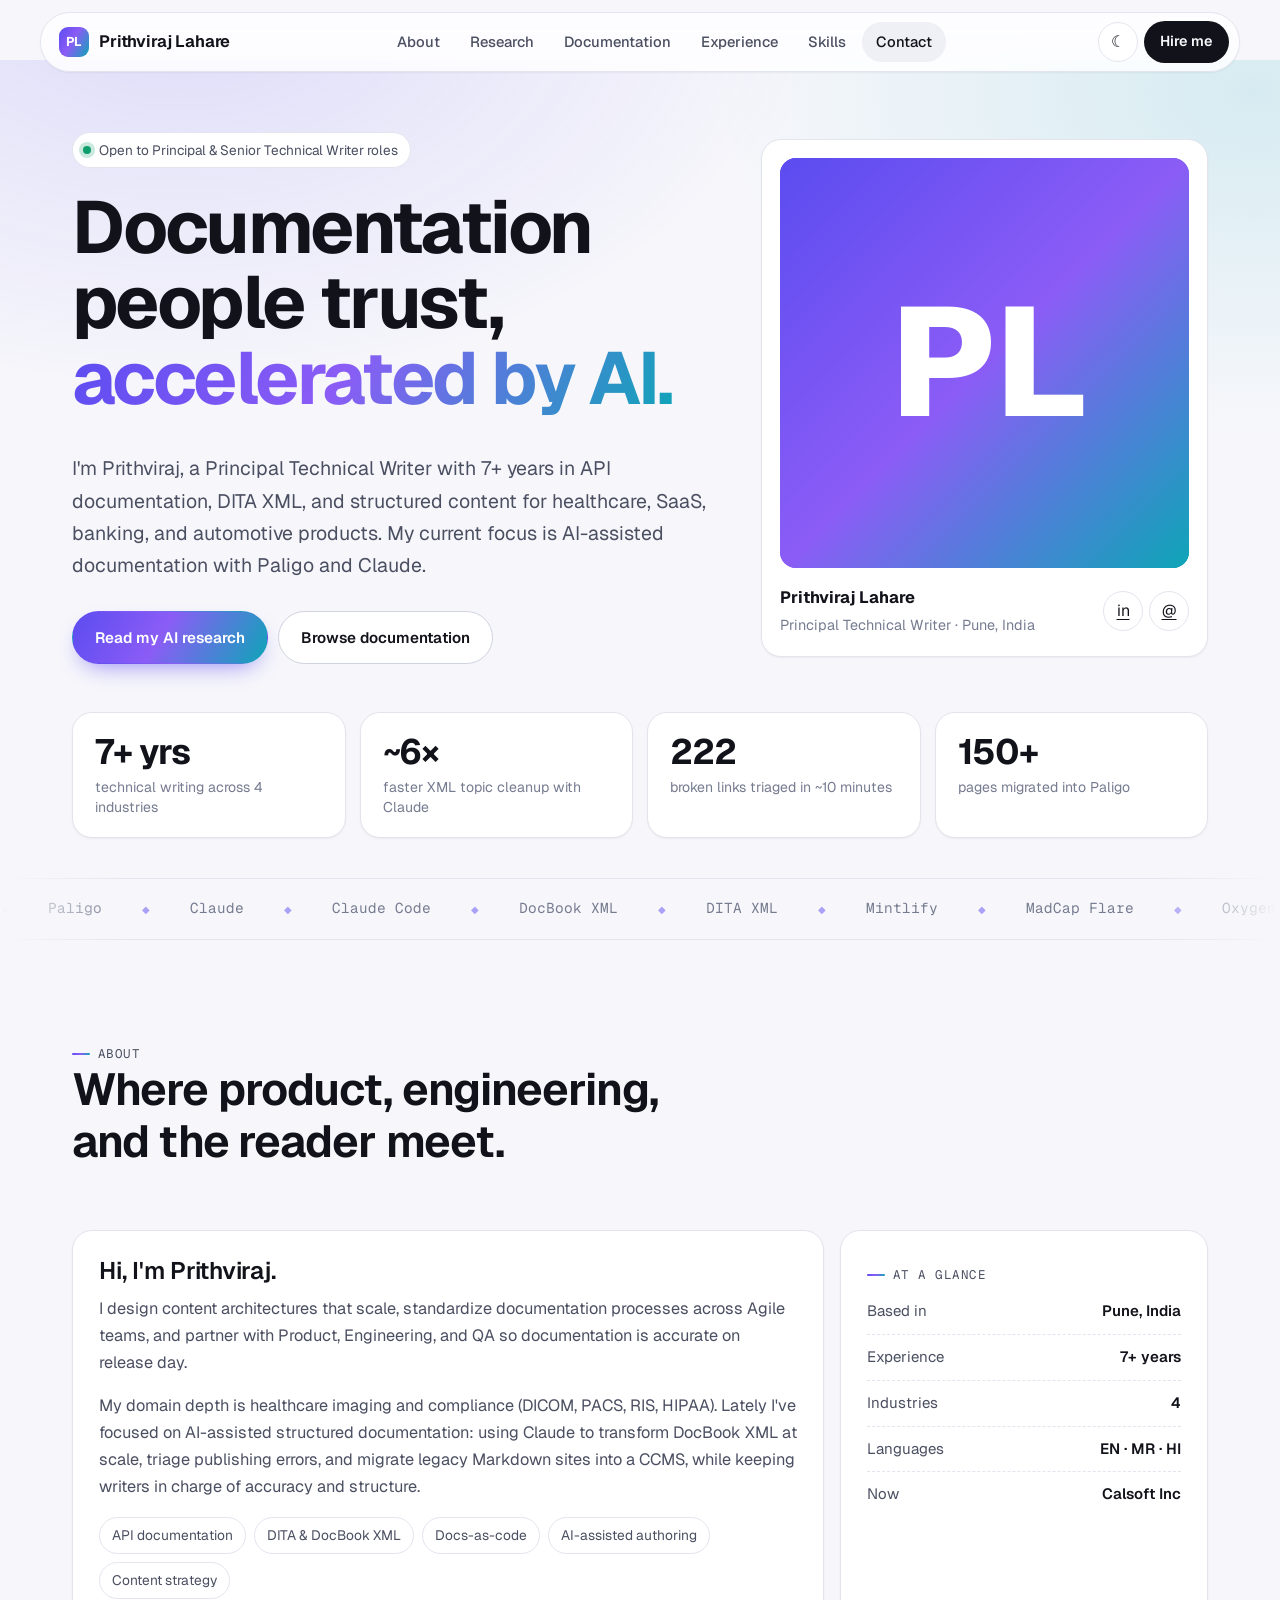
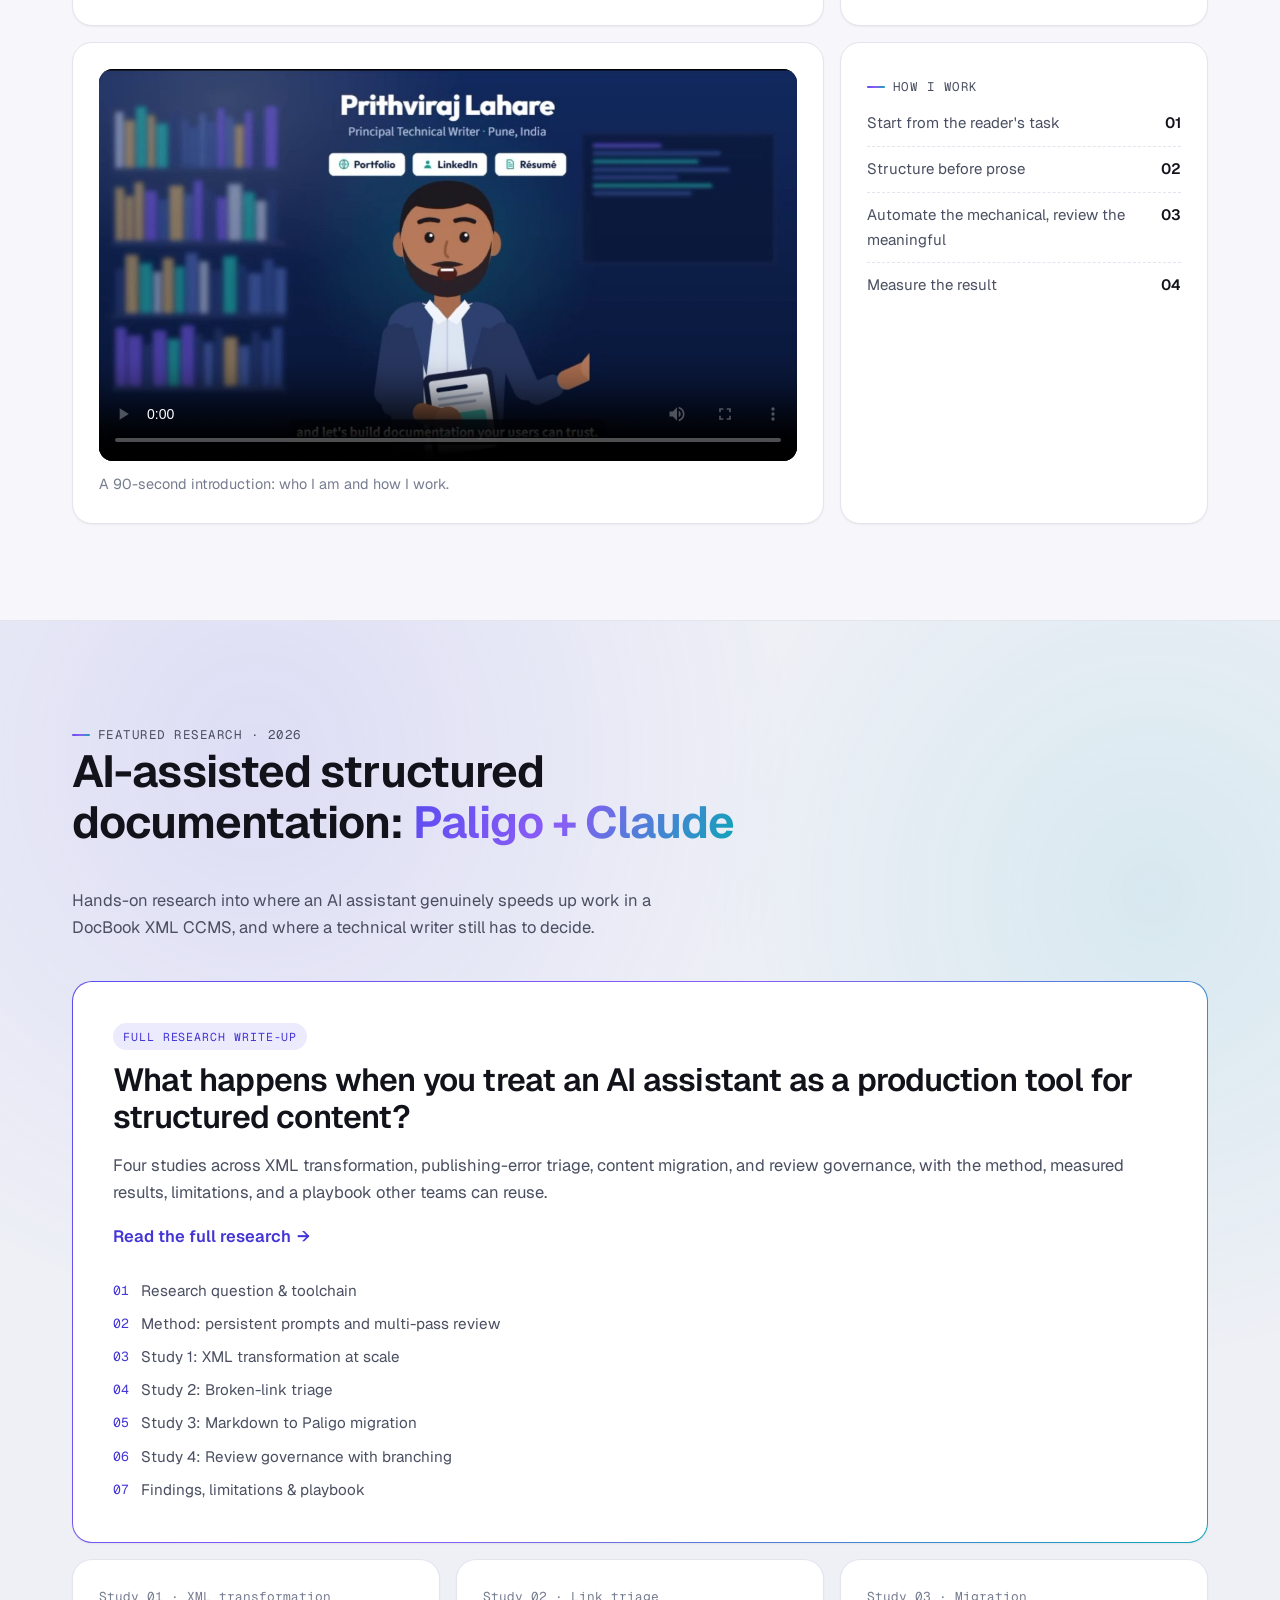
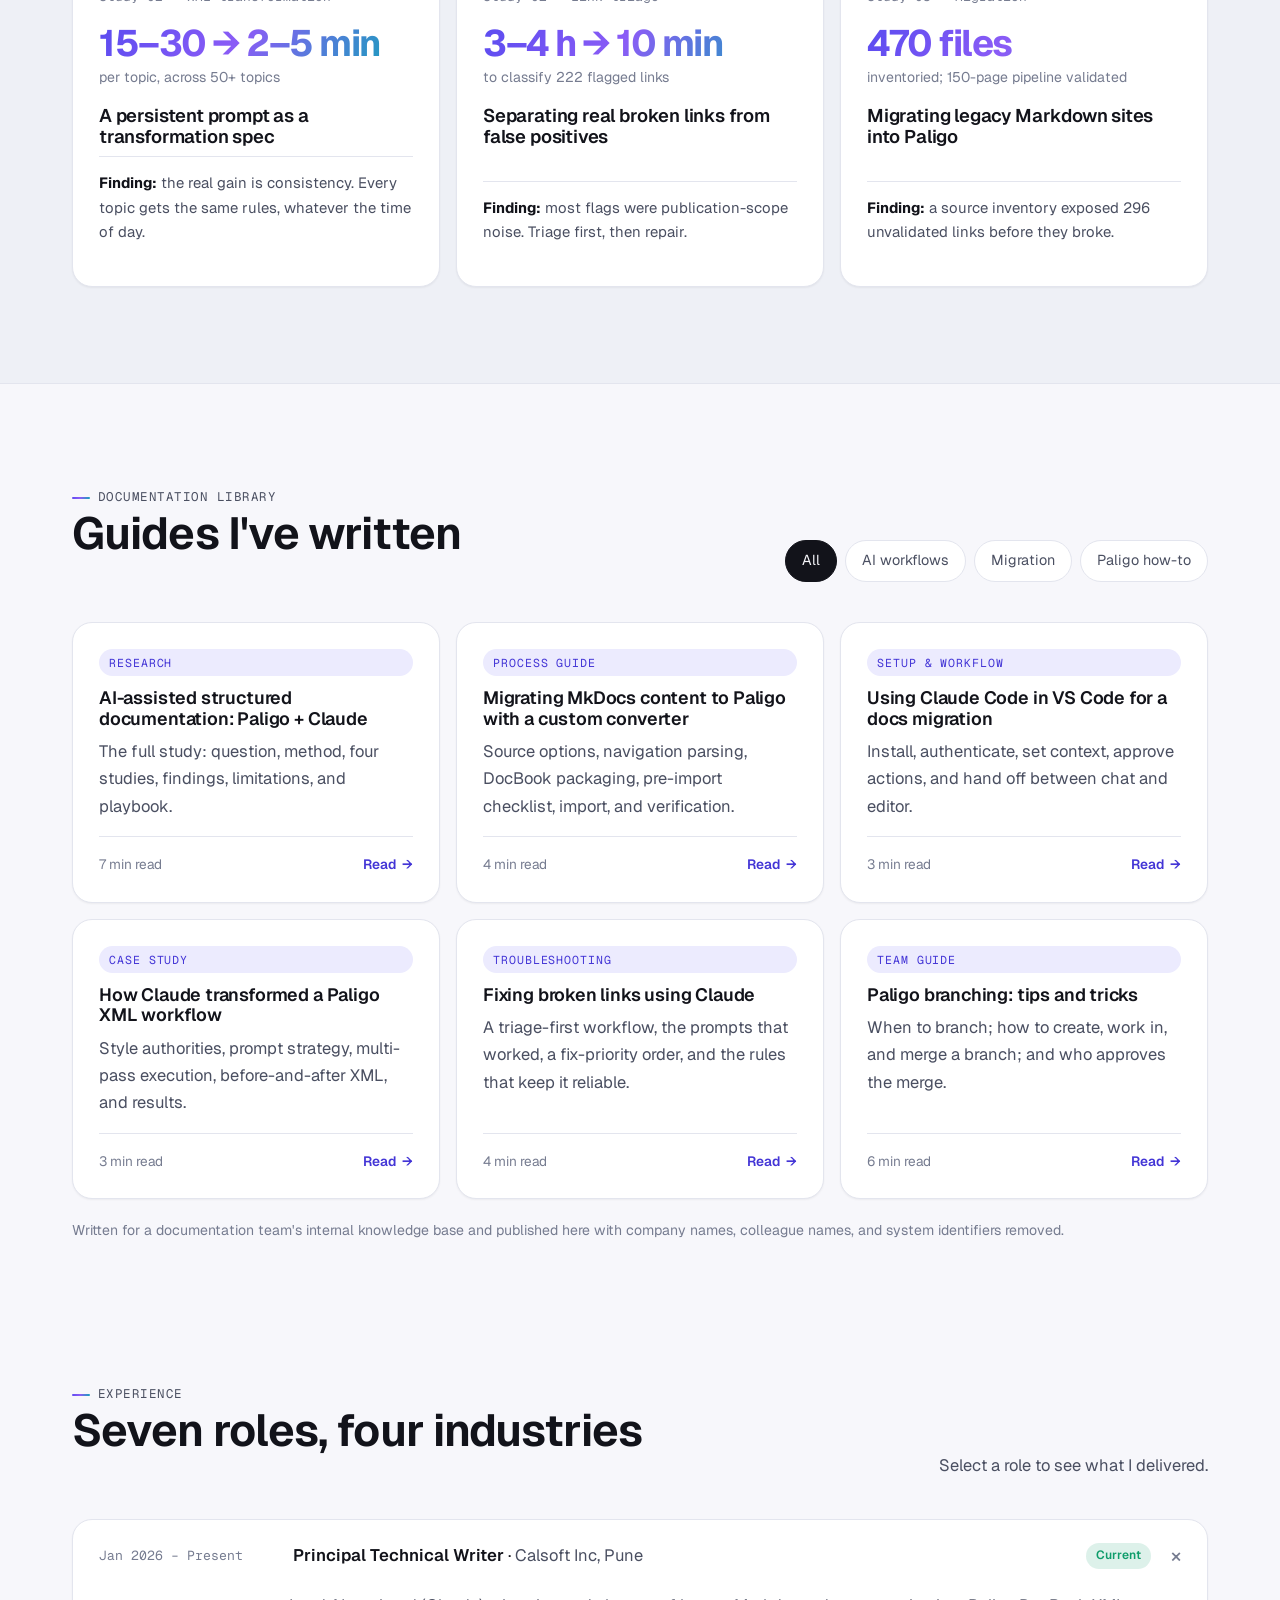
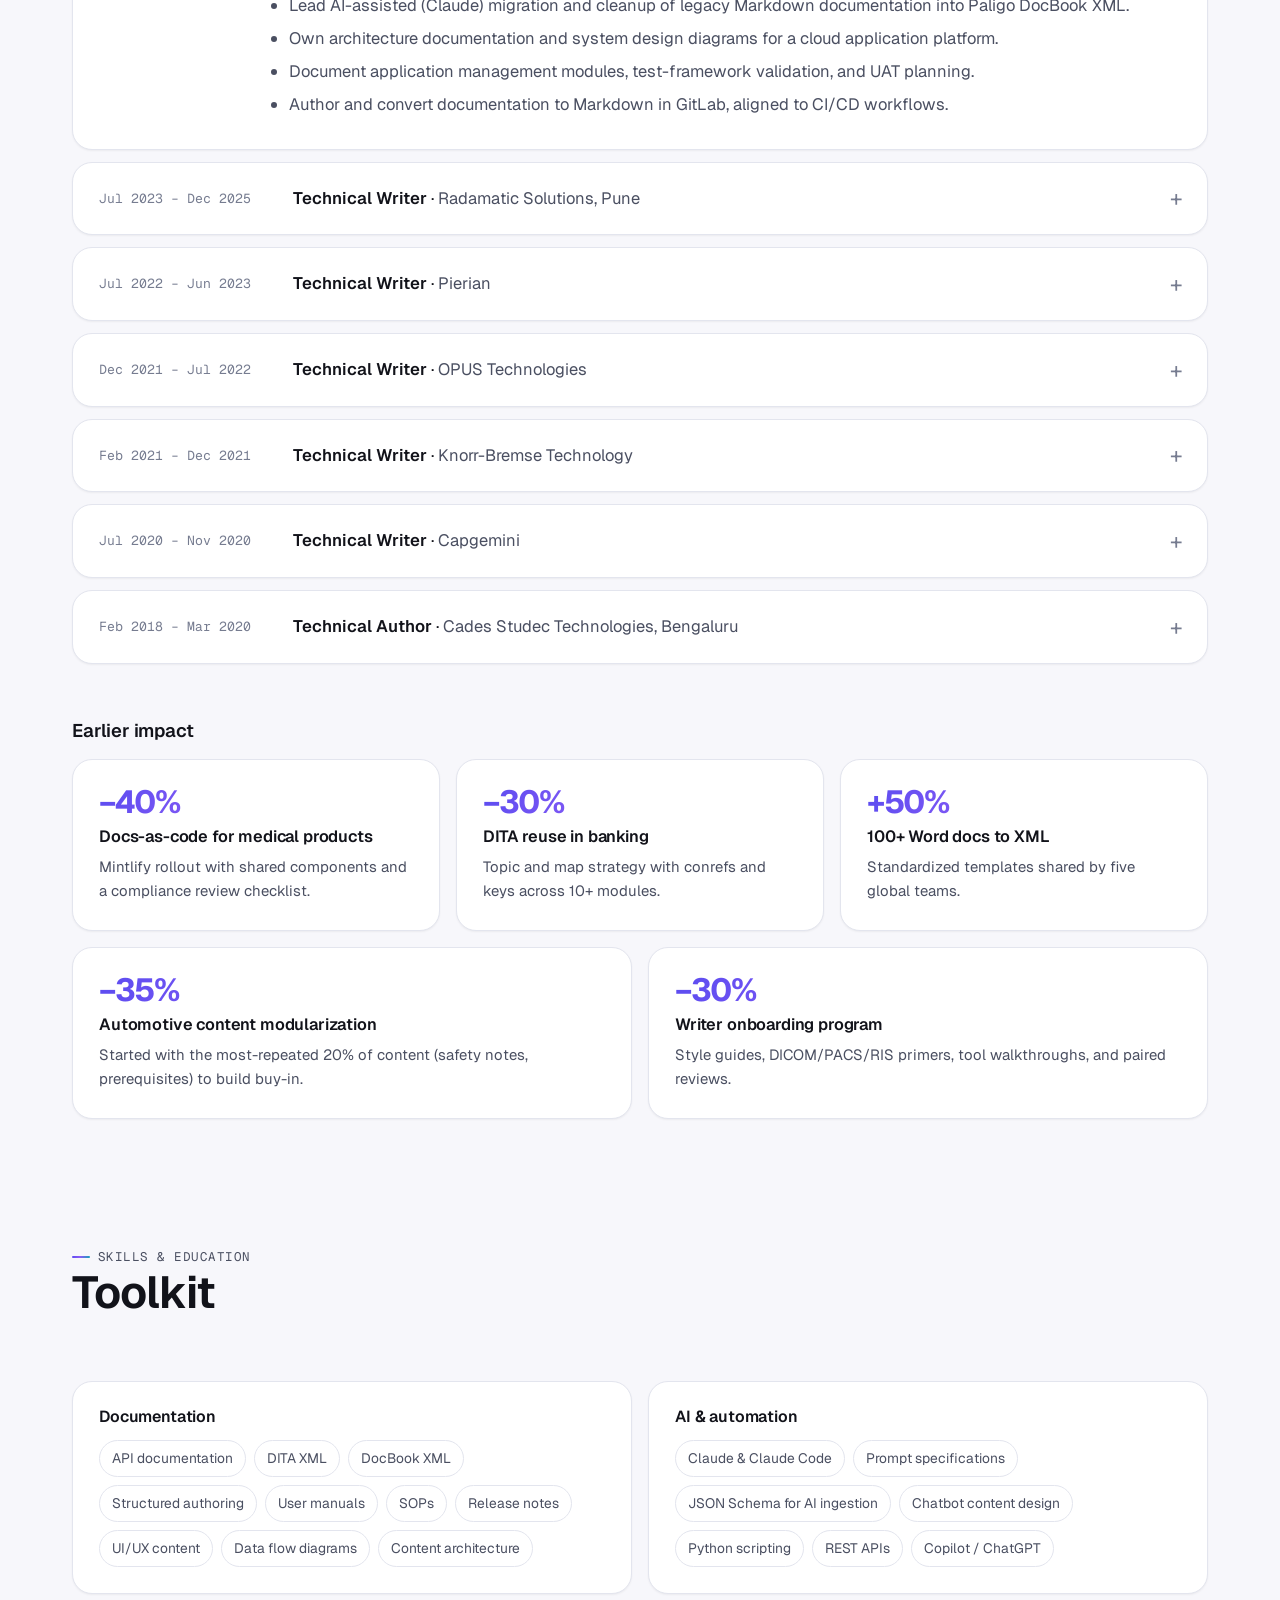
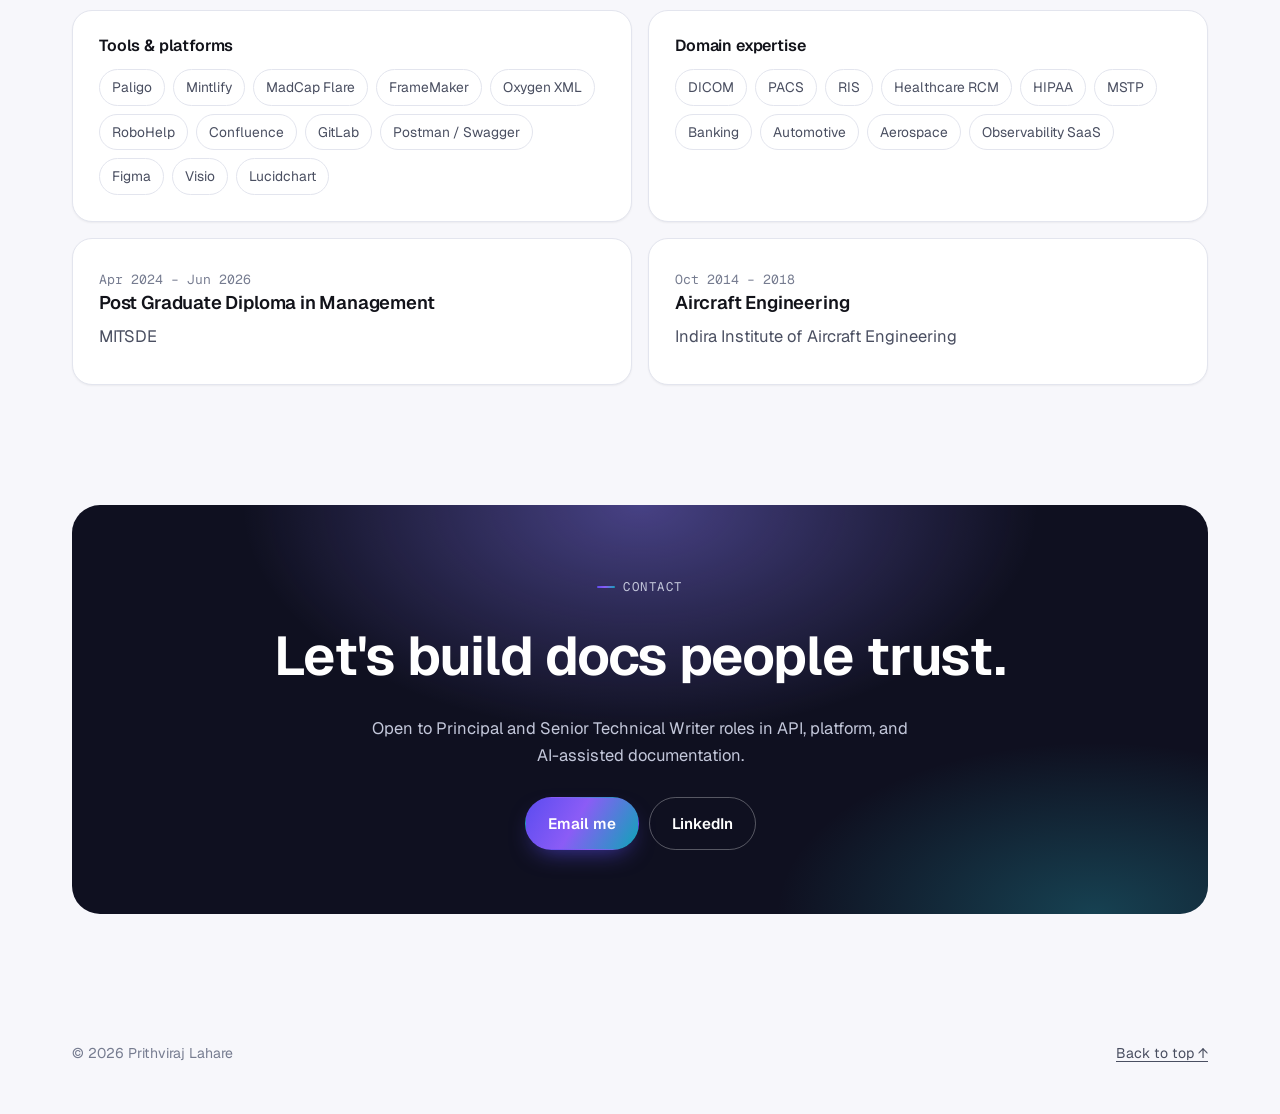
==== commit a4d97c45: "Add 90-second intro video with poster Co-Authored-By: Claude Opus 5.5 <noreply@anthropic.com>" ====
--- a/index.html
+++ b/index.html
@@ -126,7 +126,7 @@
             </ul>
           </div>
 
-          <figure class="card span-3 reveal" style="margin:0">
+          <figure class="card span-4 reveal" style="margin:0">
             <!--
               INTRO VIDEO, choose ONE:
               A) add assets/intro.mp4 (< 25 MB) and assets/intro-poster.jpg
@@ -135,7 +135,7 @@
                          allow="encrypted-media; picture-in-picture" allowfullscreen loading="lazy"></iframe>
             -->
             <div class="video-frame">
-              <video id="intro-video" controls preload="none" poster="assets/intro-poster.jpg">
+              <video id="intro-video" controls playsinline preload="metadata" poster="assets/intro-poster.jpg" aria-label="Introduction video">
                 <source src="assets/intro.mp4" type="video/mp4">
               </video>
               <div class="video-fallback" hidden>
@@ -144,10 +144,10 @@
                 <p>Coming soon</p>
               </div>
             </div>
-            <figcaption style="margin-top:12px;color:var(--text-3);font-size:.9rem">A short introduction: who I am and how I work.</figcaption>
+            <figcaption style="margin-top:12px;color:var(--text-3);font-size:.9rem">A 90-second introduction: who I am and how I work.</figcaption>
           </figure>
 
-          <div class="card span-3 reveal">
+          <div class="card span-2 reveal">
             <p class="kicker">How I work</p>
             <ul class="mini-list">
               <li><span>Start from the reader's task</span><b>01</b></li>
